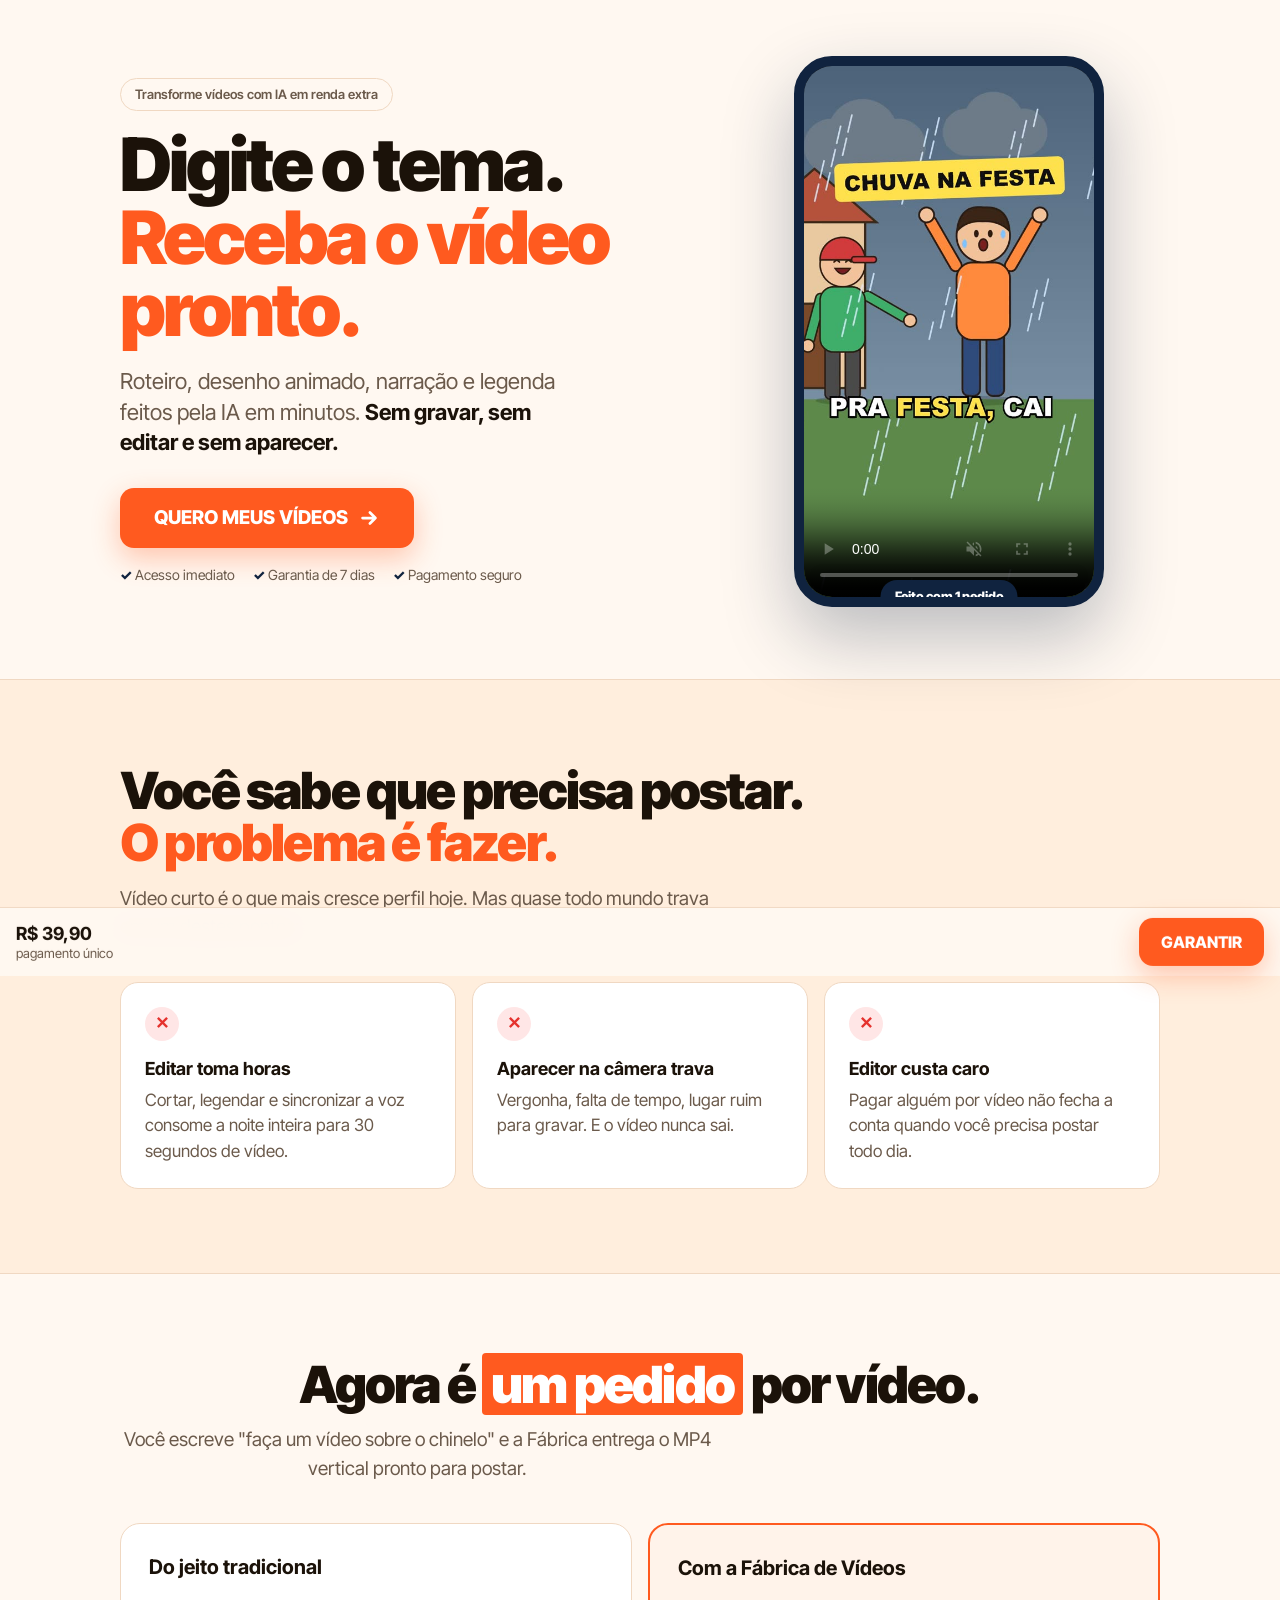
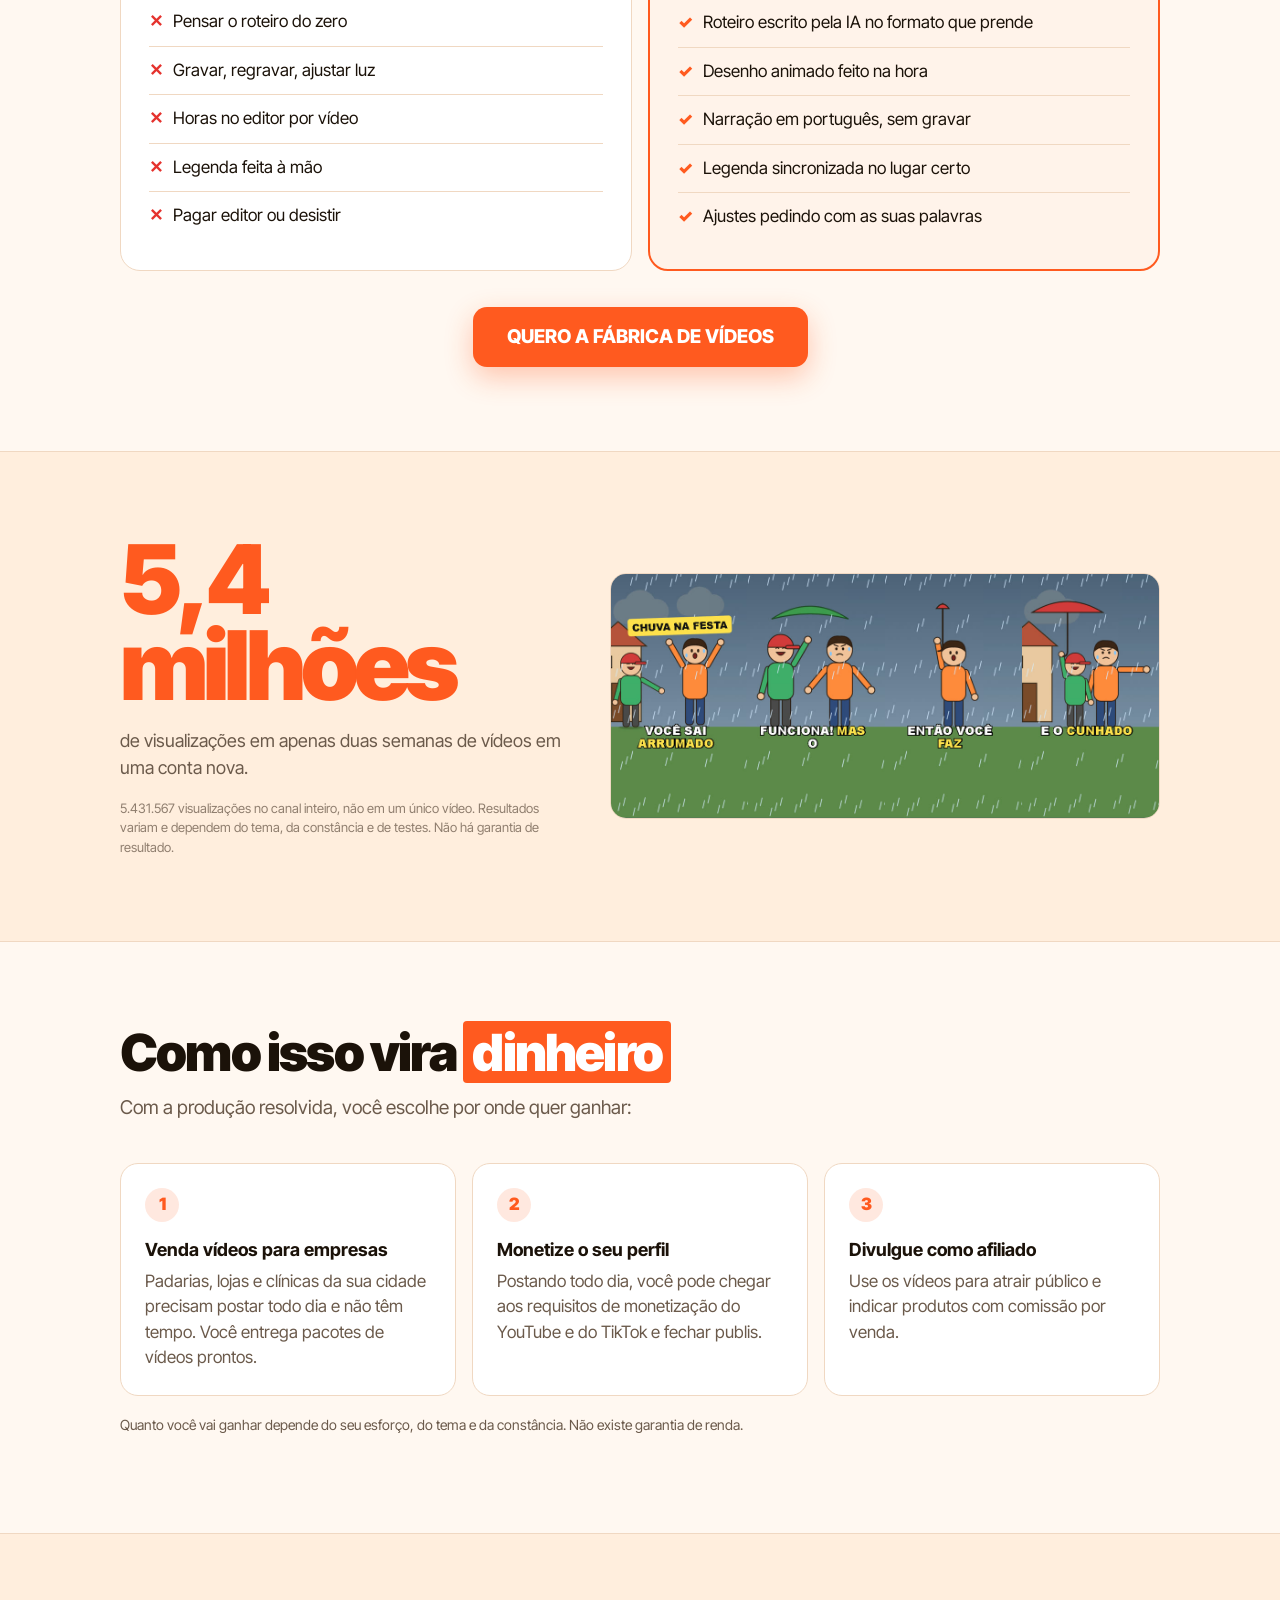
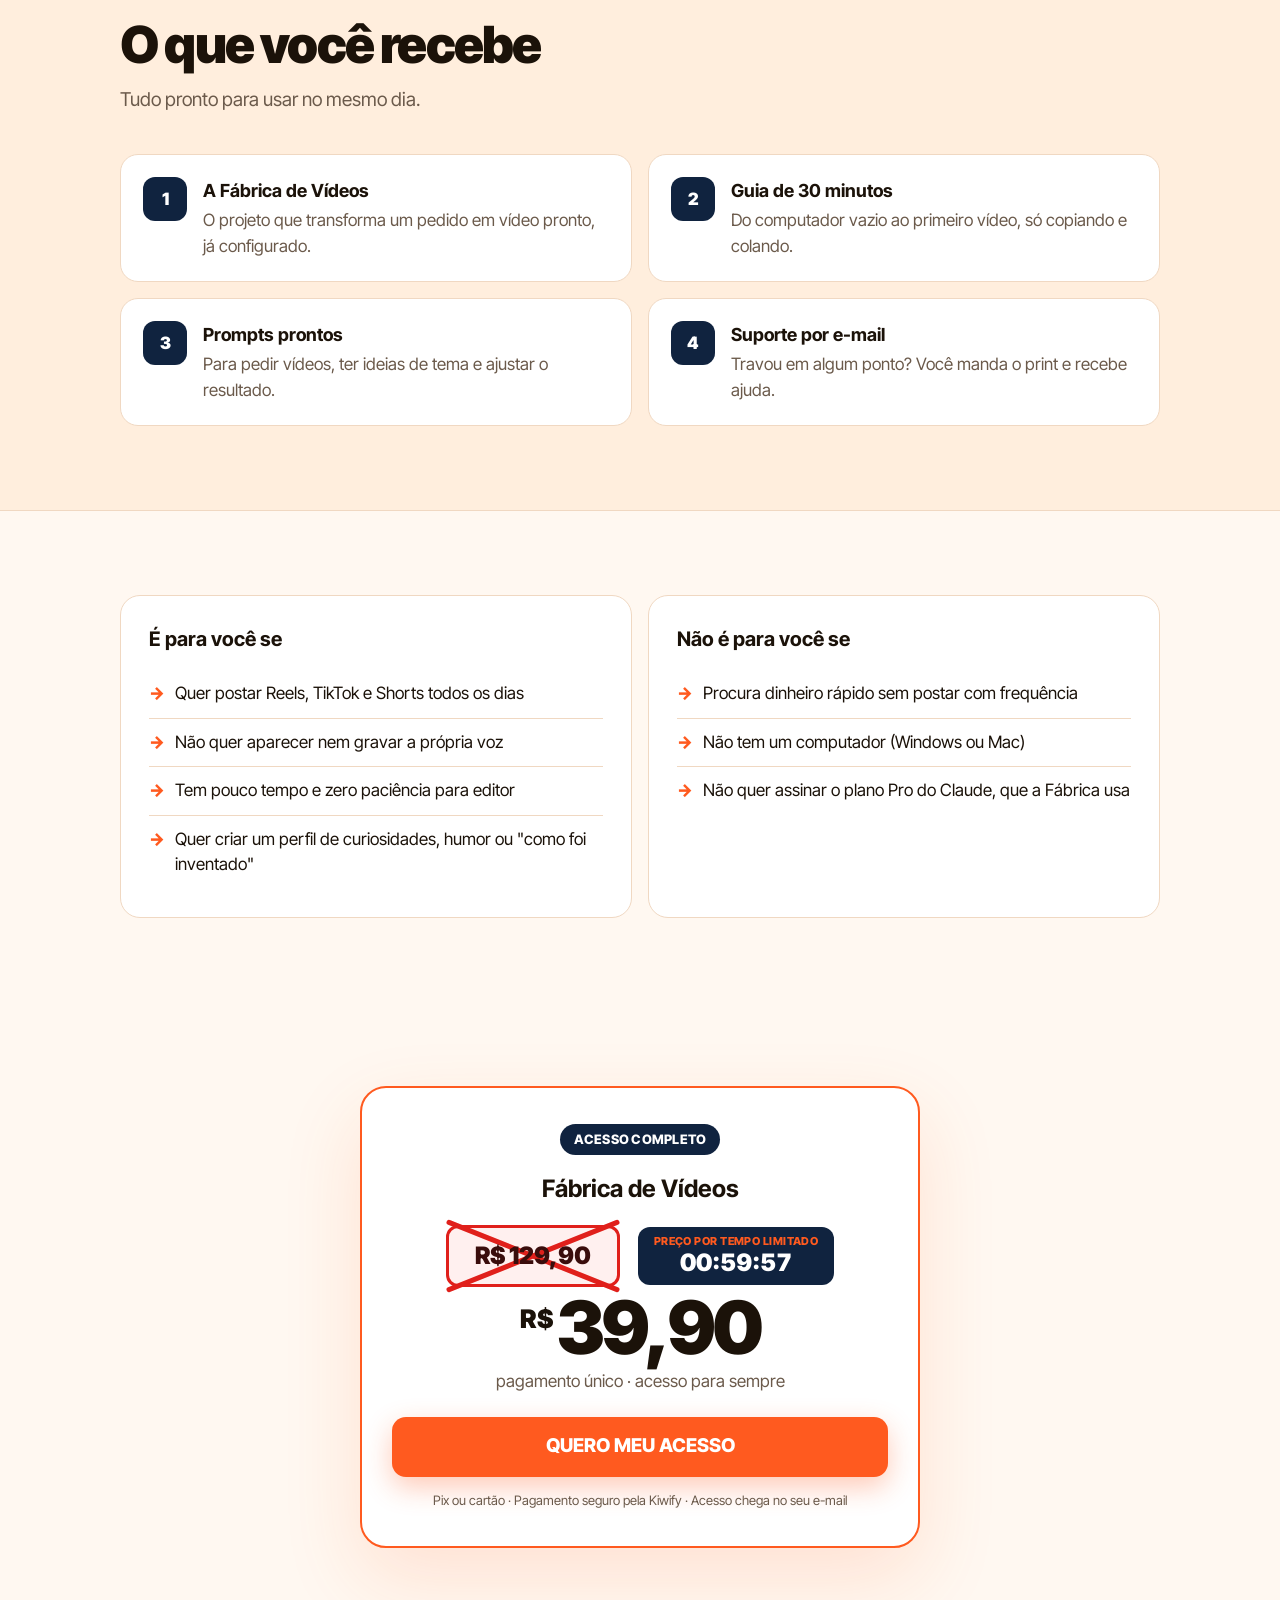
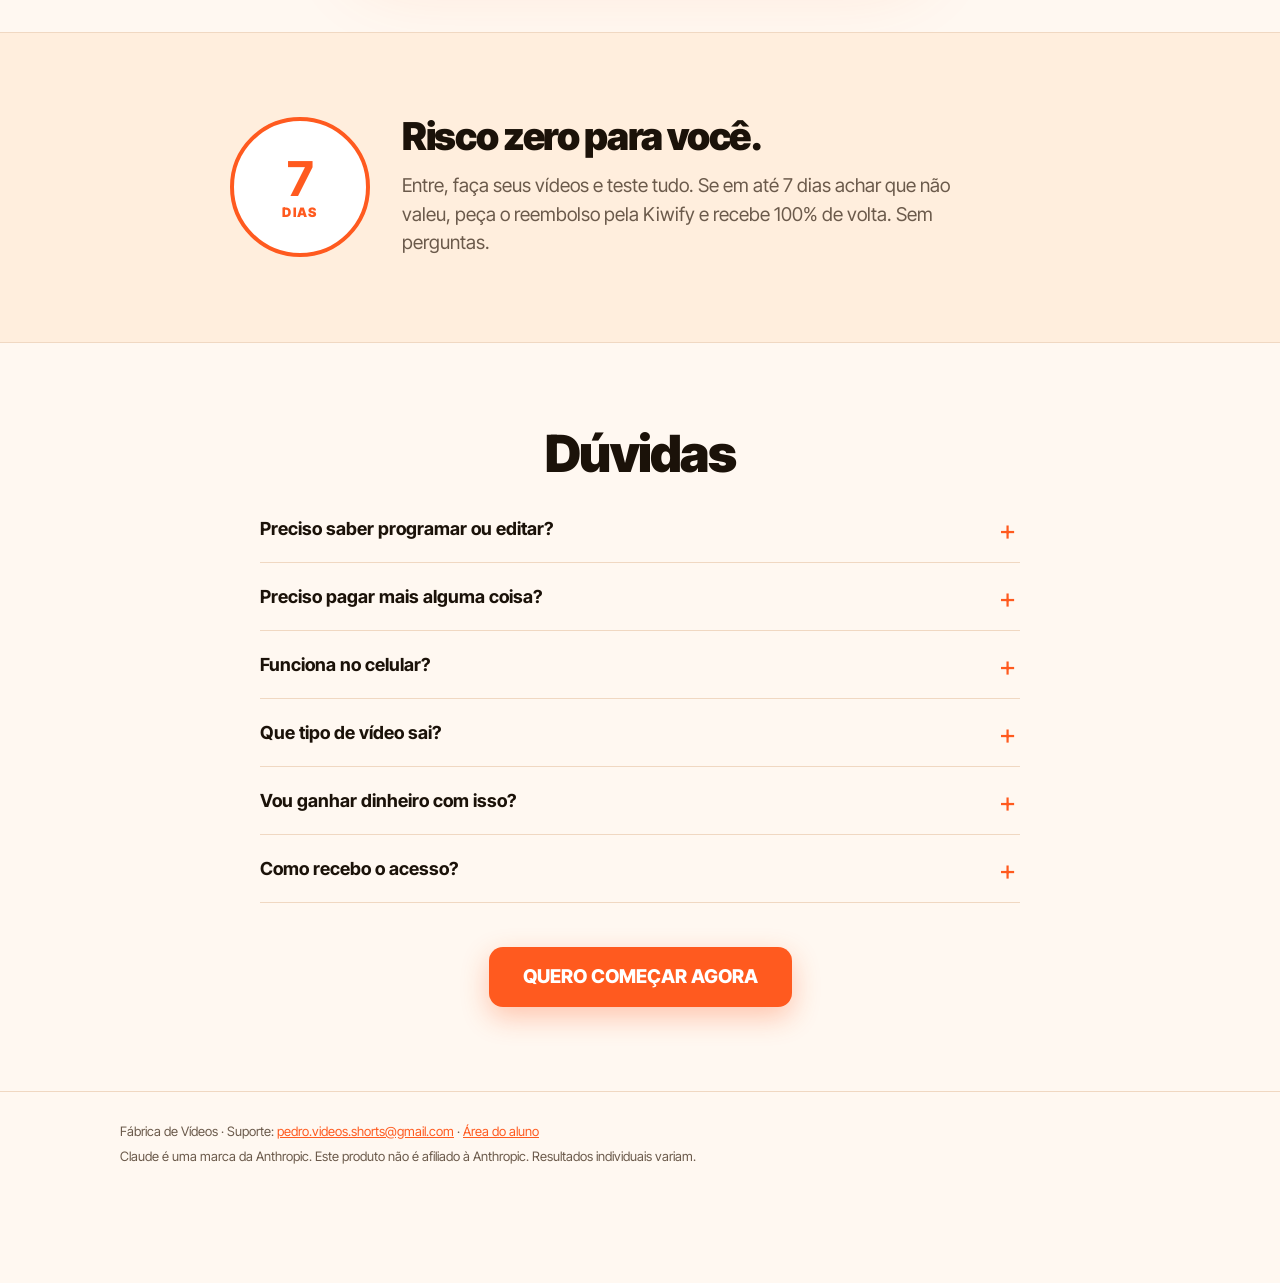
==== index.html @ dd978e97 "Reverte: tira o programa de afiliados da página de vendas Co-Authored-By: Claude Opus 5.5 <noreply@a" ====
<!doctype html>
<html lang="pt-BR">
<head>
<meta charset="utf-8">
<meta name="viewport" content="width=device-width, initial-scale=1, viewport-fit=cover">
<title>Fábrica de Vídeos · Vídeos curtos com IA, sem gravar e sem editar</title>
<meta name="description" content="Digite o tema, receba o vídeo pronto: roteiro, desenho animado, narração e legenda. Sem gravar, sem editar, sem aparecer.">
<meta property="og:title" content="Fábrica de Vídeos">
<meta property="og:description" content="Digite o tema. Receba o vídeo pronto.">
<meta property="og:image" content="quadros.jpg">
<meta name="theme-color" content="#10233f">
<link rel="preconnect" href="https://fonts.googleapis.com">
<link rel="preconnect" href="https://fonts.gstatic.com" crossorigin>
<link href="https://fonts.googleapis.com/css2?family=Inter+Tight:wght@500;600;700;800;900&display=swap" rel="stylesheet">
<link rel="icon" href="data:image/svg+xml,<svg xmlns='http://www.w3.org/2000/svg' viewBox='0 0 100 100'><rect width='100' height='100' rx='24' fill='%23ff5a1f'/><text x='50' y='71' font-size='62' font-weight='900' font-family='Arial' fill='white' text-anchor='middle'>F</text></svg>">
<style>
:root {
  --bg: #fff8f1; --bg-2: #ffeedd; --card: #ffffff; --line: #f0d8c2; --marinho: #10233f;
  --ink: #1b1209; --ink-2: #6b5a4b; --amarelo: #ff5a1f; --verde: #ff5a1f; --verde-h: #e94a10; --vermelho: #e5322d;
  --font: "Inter Tight", -apple-system, BlinkMacSystemFont, "Segoe UI", Roboto, Arial, sans-serif;
}
* { box-sizing: border-box; }
html { scroll-behavior: smooth; -webkit-text-size-adjust: 100%; }
body { margin: 0; background: var(--bg); color: var(--ink); font-family: var(--font); font-size: 1.0625rem; line-height: 1.5; -webkit-font-smoothing: antialiased; }
a { color: var(--amarelo); }
:focus-visible { outline: 3px solid var(--amarelo); outline-offset: 3px; border-radius: 6px; }
img, video { display: block; max-width: 100%; }
.c { width: min(1040px, 100% - 32px); margin: 0 auto; }
.amarelo { color: var(--amarelo); }
.marca-texto { background: var(--amarelo); color: #fff; padding: 0 .18em; border-radius: 4px; -webkit-box-decoration-break: clone; box-decoration-break: clone; }

/* faixa de lançamento */
.faixa { background: var(--marinho); color: #fff; font-weight: 700; font-size: .9375rem; text-align: center; padding: 9px 12px; }
.faixa b { font-variant-numeric: tabular-nums; color: #ffb48f; }

/* botão */
.btn { display: inline-flex; align-items: center; justify-content: center; gap: 10px; min-height: 60px; padding: 0 34px; border-radius: 14px; background: var(--verde); color: #fff; font-weight: 800; font-size: 1.1875rem; text-decoration: none; border: 0; cursor: pointer; box-shadow: 0 10px 28px rgba(255,90,31,.32); transition: transform .15s, background .15s; text-align: center; }
.btn:hover { background: var(--verde-h); transform: translateY(-1px); }
.btn:active { transform: scale(.98); }
.btn svg { width: 22px; height: 22px; }
.selos { display: flex; flex-wrap: wrap; gap: 8px 18px; color: var(--ink-2); font-size: .875rem; margin-top: 16px; }
.selos span::before { content: "✓ "; color: var(--marinho); font-weight: 800; }

/* topo */
.heroi { padding: 56px 0 72px; display: grid; grid-template-columns: 1.15fr .85fr; gap: 48px; align-items: center; }
.tag { display: inline-block; border: 1px solid var(--line); color: var(--ink-2); border-radius: 999px; padding: 6px 14px; font-size: .8125rem; font-weight: 600; margin-bottom: 18px; }
h1 { font-size: clamp(2.5rem, 6.4vw, 4.6rem); line-height: .98; letter-spacing: -0.04em; margin: 0 0 20px; font-weight: 900; }
.sub { font-size: clamp(1.125rem, 2.2vw, 1.375rem); color: var(--ink-2); margin: 0 0 30px; max-width: 34ch; line-height: 1.4; }
.sub b { color: var(--ink); }
.celular { justify-self: center; width: min(310px, 78vw); aspect-ratio: 9 / 16; border-radius: 38px; overflow: hidden; border: 10px solid #10233f; background: #000; box-shadow: 0 30px 70px rgba(16,35,63,.28); position: relative; }
.celular video { width: 100%; height: 100%; object-fit: cover; }
.selo-video { position: absolute; left: 50%; bottom: -16px; transform: translateX(-50%); background: var(--marinho); color: #fff; font-weight: 800; font-size: .8125rem; padding: 7px 14px; border-radius: 999px; white-space: nowrap; }

section { padding: 84px 0; }
.escuro { background: var(--bg-2); border-top: 1px solid var(--line); border-bottom: 1px solid var(--line); }
h2 { font-size: clamp(2rem, 4.6vw, 3.2rem); line-height: 1.02; letter-spacing: -0.035em; margin: 0 0 16px; font-weight: 900; }
.intro { color: var(--ink-2); font-size: 1.1875rem; margin: 0 0 40px; max-width: 54ch; }
.centro { text-align: center; }
.centro .intro { margin-left: auto; margin-right: auto; }

/* dor */
.dores { display: grid; grid-template-columns: repeat(3, 1fr); gap: 16px; }
.dor { background: var(--card); border: 1px solid var(--line); border-radius: 18px; padding: 24px; }
.dor b { display: block; font-size: 1.125rem; margin-bottom: 6px; }
.dor span { color: var(--ink-2); }
.dor .x { width: 34px; height: 34px; border-radius: 50%; background: rgba(255,77,77,.14); color: var(--vermelho); display: grid; place-items: center; font-weight: 900; margin-bottom: 14px; }

/* comparação */
.comp { display: grid; grid-template-columns: 1fr 1fr; gap: 16px; }
.coluna { border-radius: 20px; padding: 28px; border: 1px solid var(--line); background: var(--card); }
.coluna.nossa { border: 2px solid var(--amarelo); background: #fff3ea; }
.coluna h3 { margin: 0 0 16px; font-size: 1.25rem; }
.coluna ul { list-style: none; padding: 0; margin: 0; }
.coluna li { padding: 11px 0; border-top: 1px solid var(--line); display: flex; gap: 10px; }
.coluna li:first-child { border-top: 0; }
.coluna.velha li::before { content: "✕"; color: var(--vermelho); font-weight: 900; }
.coluna.nossa li::before { content: "✓"; color: var(--amarelo); font-weight: 900; }

/* prova */
.prova { display: grid; grid-template-columns: .9fr 1.1fr; gap: 40px; align-items: center; }
.numero { font-size: clamp(3.5rem, 9vw, 6rem); font-weight: 900; letter-spacing: -0.05em; line-height: .9; color: var(--amarelo); }
.prova p { color: var(--ink-2); font-size: 1.125rem; }
.prova small { color: var(--ink-2); opacity: .75; font-size: .8125rem; display: block; margin-top: 10px; }
.quadros { border-radius: 16px; overflow: hidden; border: 1px solid var(--line); }

/* entrega */
.entrega { display: grid; grid-template-columns: repeat(2, 1fr); gap: 16px; }
.item { display: grid; grid-template-columns: 44px 1fr; gap: 4px 16px; background: var(--card); border: 1px solid var(--line); border-radius: 18px; padding: 22px; }
.item i { width: 44px; height: 44px; border-radius: 12px; background: var(--marinho); color: #fff; display: grid; place-items: center; font-style: normal; font-weight: 900; grid-row: span 2; }
.item b { font-size: 1.125rem; }
.item span { color: var(--ink-2); }

/* para quem */
.para { display: grid; grid-template-columns: 1fr 1fr; gap: 16px; }
.para .coluna li::before { content: "→"; color: var(--amarelo); font-weight: 900; }

/* oferta */
.oferta { max-width: 560px; margin: 0 auto; background: var(--card); border: 2px solid var(--amarelo); border-radius: 26px; padding: 36px 30px; text-align: center; box-shadow: 0 30px 80px rgba(255,90,31,.14); }
.oferta .rotulo { display: inline-block; background: var(--marinho); color: #fff; font-weight: 800; font-size: .8125rem; padding: 6px 14px; border-radius: 999px; letter-spacing: .02em; }
.oferta h3 { font-size: 1.5rem; margin: 16px 0 4px; }
.de { color: var(--ink-2); font-size: 1rem; margin-top: 18px; }
.preco-linha { display: flex; flex-wrap: wrap; align-items: center; justify-content: center; gap: 14px 18px; margin-top: 18px; }
.preco-cortado { position: relative; display: inline-block; padding: 10px 26px; background: #fff0ef; border: 3px solid #e0201b; border-radius: 12px; }
.preco-cortado span { position: relative; z-index: 1; font-size: 1.5rem; font-weight: 900; color: #3a0d0c; }
.preco-cortado::after { content: ""; position: absolute; inset: -12px -16px; background: url("data:image/svg+xml,%3Csvg xmlns='http://www.w3.org/2000/svg' viewBox='0 0 100 100' preserveAspectRatio='none'%3E%3Cpath d='M8 8L92 92M92 8L8 92' stroke='%23e0201b' stroke-width='5' stroke-linecap='round' vector-effect='non-scaling-stroke' fill='none'/%3E%3C/svg%3E") no-repeat center / 100% 100%; }
.timer-limite { background: var(--marinho); color: #fff; border-radius: 12px; padding: 8px 16px; line-height: 1.2; text-align: center; }
.timer-limite small { display: block; font-size: .6875rem; font-weight: 800; letter-spacing: .04em; text-transform: uppercase; color: var(--amarelo); }
.timer-limite b { font-size: 1.5rem; font-weight: 900; font-variant-numeric: tabular-nums; }
.por { font-size: 4.6rem; font-weight: 900; letter-spacing: -0.05em; line-height: 1; margin: 4px 0; }
.por small { font-size: 1.6rem; vertical-align: 26px; margin-right: 4px; letter-spacing: 0; }
.parc { color: var(--ink-2); margin-bottom: 22px; }
.relogio { display: flex; justify-content: center; gap: 10px; margin: 0 0 22px; }
.relogio div { background: var(--marinho); color: #fff; border: 1px solid var(--line); border-radius: 12px; min-width: 70px; padding: 10px 6px; }
.relogio b { display: block; font-size: 1.875rem; font-weight: 900; font-variant-numeric: tabular-nums; line-height: 1.1; }
.relogio span { font-size: .6875rem; color: #b9c4d6; text-transform: uppercase; letter-spacing: .08em; }
.aviso-preco { font-size: .875rem; color: var(--ink-2); margin: -8px 0 22px; }
.oferta .btn { width: 100%; }
.pagamento { color: var(--ink-2); font-size: .8125rem; margin-top: 14px; }

/* garantia */
.garantia { display: grid; grid-template-columns: 140px 1fr; gap: 32px; align-items: center; max-width: 820px; margin: 0 auto; }
.selo-g { width: 140px; height: 140px; border-radius: 50%; border: 4px solid var(--amarelo); display: grid; place-items: center; text-align: center; font-weight: 900; line-height: 1; color: var(--amarelo); background: #fff; }
.selo-g b { font-size: 3rem; display: block; }
.selo-g span { font-size: .8125rem; letter-spacing: .1em; }

/* faq */
.faq { max-width: 760px; margin: 0 auto; }
.faq details { border-bottom: 1px solid var(--line); }
.faq summary { cursor: pointer; list-style: none; padding: 20px 36px 20px 0; font-weight: 700; font-size: 1.125rem; position: relative; }
.faq summary::-webkit-details-marker { display: none; }
.faq summary::after { content: "+"; position: absolute; right: 4px; top: 14px; font-size: 1.75rem; color: var(--amarelo); font-weight: 400; }
.faq details[open] summary::after { content: "−"; }
.faq p { margin: 0 0 20px; color: var(--ink-2); }

footer { border-top: 1px solid var(--line); padding: 30px 0 110px; color: var(--ink-2); font-size: .8125rem; }
footer p { margin: 0 0 6px; }

.fixa { position: fixed; left: 0; right: 0; bottom: 0; z-index: 30; background: rgba(255,248,241,.96); backdrop-filter: blur(12px); -webkit-backdrop-filter: blur(12px); border-top: 1px solid var(--line); padding: 10px 16px calc(10px + env(safe-area-inset-bottom)); display: flex; align-items: center; gap: 14px; transform: translateY(110%); transition: transform .3s; }
.fixa.on { transform: none; }
.fixa .p { font-size: .8125rem; color: var(--ink-2); line-height: 1.3; }
.fixa .p b { color: var(--ink); font-size: 1.125rem; display: block; }
.fixa .p s { color: var(--ink-2); }
.fixa .btn { margin-left: auto; min-height: 48px; padding: 0 22px; font-size: 1rem; }

@media (max-width: 860px) {
  .heroi { grid-template-columns: 1fr; padding: 36px 0 60px; gap: 44px; }
  .dores, .comp, .entrega, .para, .prova { grid-template-columns: 1fr; }
  .garantia { grid-template-columns: 1fr; justify-items: center; text-align: center; }
  section { padding: 64px 0; }
  .btn { width: 100%; }
  .fixa .btn { width: auto; }
}
@media (prefers-reduced-motion: reduce) { * { transition: none !important; } }
</style>
</head>
<body>


<main>
  <div class="c heroi">
    <div>
      <span class="tag">Transforme vídeos com IA em renda extra</span>
      <h1>Digite o tema. <span class="amarelo">Receba o vídeo pronto.</span></h1>
      <p class="sub">Roteiro, desenho animado, narração e legenda feitos pela IA em minutos. <b>Sem gravar, sem editar e sem aparecer.</b></p>
      <a class="btn" href="#oferta">QUERO MEUS VÍDEOS <svg viewBox="0 0 24 24" fill="none" stroke="currentColor" stroke-width="3" stroke-linecap="round" stroke-linejoin="round"><path d="M5 12h14M13 6l6 6-6 6"/></svg></a>
      <div class="selos"><span>Acesso imediato</span><span>Garantia de 7 dias</span><span>Pagamento seguro</span></div>
    </div>
    <div class="celular">
      <video src="demo.mp4" poster="demo.jpg" autoplay muted loop playsinline controls aria-label="Vídeo feito pela Fábrica a partir de um único pedido"></video>
      <span class="selo-video">Feito com 1 pedido</span>
    </div>
  </div>

  <section class="escuro">
    <div class="c">
      <h2>Você sabe que precisa postar.<br><span class="amarelo">O problema é fazer.</span></h2>
      <p class="intro">Vídeo curto é o que mais cresce perfil hoje. Mas quase todo mundo trava em um destes pontos:</p>
      <div class="dores">
        <div class="dor"><div class="x">✕</div><b>Editar toma horas</b><span>Cortar, legendar e sincronizar a voz consome a noite inteira para 30 segundos de vídeo.</span></div>
        <div class="dor"><div class="x">✕</div><b>Aparecer na câmera trava</b><span>Vergonha, falta de tempo, lugar ruim para gravar. E o vídeo nunca sai.</span></div>
        <div class="dor"><div class="x">✕</div><b>Editor custa caro</b><span>Pagar alguém por vídeo não fecha a conta quando você precisa postar todo dia.</span></div>
      </div>
    </div>
  </section>

  <section>
    <div class="c">
      <h2 class="centro">Agora é <span class="marca-texto">um pedido</span> por vídeo.</h2>
      <p class="intro centro">Você escreve "faça um vídeo sobre o chinelo" e a Fábrica entrega o MP4 vertical pronto para postar.</p>
      <div class="comp">
        <div class="coluna velha"><h3>Do jeito tradicional</h3><ul>
          <li>Pensar o roteiro do zero</li><li>Gravar, regravar, ajustar luz</li><li>Horas no editor por vídeo</li><li>Legenda feita à mão</li><li>Pagar editor ou desistir</li></ul></div>
        <div class="coluna nossa"><h3>Com a Fábrica de Vídeos</h3><ul>
          <li>Roteiro escrito pela IA no formato que prende</li><li>Desenho animado feito na hora</li><li>Narração em português, sem gravar</li><li>Legenda sincronizada no lugar certo</li><li>Ajustes pedindo com as suas palavras</li></ul></div>
      </div>
      <div class="centro" style="margin-top:36px"><a class="btn" href="#oferta">QUERO A FÁBRICA DE VÍDEOS</a></div>
    </div>
  </section>

  <section class="escuro">
    <div class="c prova">
      <div>
        <div class="numero">5,4 milhões</div>
        <p>de visualizações em apenas duas semanas de vídeos em uma conta nova.</p>
        <small>5.431.567 visualizações no canal inteiro, não em um único vídeo. Resultados variam e dependem do tema, da constância e de testes. Não há garantia de resultado.</small>
      </div>
      <div class="quadros"><img src="quadros.jpg" alt="Quadros reais de um vídeo feito pela Fábrica" loading="lazy"></div>
    </div>
  </section>

  <section>
    <div class="c">
      <h2>Como isso vira <span class="marca-texto">dinheiro</span></h2>
      <p class="intro">Com a produção resolvida, você escolhe por onde quer ganhar:</p>
      <div class="dores">
        <div class="dor"><div class="x" style="background:rgba(255,90,31,.14);color:var(--amarelo)">1</div><b>Venda vídeos para empresas</b><span>Padarias, lojas e clínicas da sua cidade precisam postar todo dia e não têm tempo. Você entrega pacotes de vídeos prontos.</span></div>
        <div class="dor"><div class="x" style="background:rgba(255,90,31,.14);color:var(--amarelo)">2</div><b>Monetize o seu perfil</b><span>Postando todo dia, você pode chegar aos requisitos de monetização do YouTube e do TikTok e fechar publis.</span></div>
        <div class="dor"><div class="x" style="background:rgba(255,90,31,.14);color:var(--amarelo)">3</div><b>Divulgue como afiliado</b><span>Use os vídeos para atrair público e indicar produtos com comissão por venda.</span></div>
      </div>
      <p style="color:var(--ink-2);font-size:.875rem;margin-top:18px">Quanto você vai ganhar depende do seu esforço, do tema e da constância. Não existe garantia de renda.</p>
    </div>
  </section>

  <section class="escuro">
    <div class="c">
      <h2>O que você recebe</h2>
      <p class="intro">Tudo pronto para usar no mesmo dia.</p>
      <div class="entrega">
        <div class="item"><i>1</i><b>A Fábrica de Vídeos</b><span>O projeto que transforma um pedido em vídeo pronto, já configurado.</span></div>
        <div class="item"><i>2</i><b>Guia de 30 minutos</b><span>Do computador vazio ao primeiro vídeo, só copiando e colando.</span></div>
        <div class="item"><i>3</i><b>Prompts prontos</b><span>Para pedir vídeos, ter ideias de tema e ajustar o resultado.</span></div>
        <div class="item"><i>4</i><b>Suporte por e-mail</b><span>Travou em algum ponto? Você manda o print e recebe ajuda.</span></div>
      </div>
    </div>
  </section>

  <section>
    <div class="c para">
      <div class="coluna"><h3>É para você se</h3><ul>
        <li>Quer postar Reels, TikTok e Shorts todos os dias</li><li>Não quer aparecer nem gravar a própria voz</li><li>Tem pouco tempo e zero paciência para editor</li><li>Quer criar um perfil de curiosidades, humor ou "como foi inventado"</li></ul></div>
      <div class="coluna"><h3>Não é para você se</h3><ul>
        <li>Procura dinheiro rápido sem postar com frequência</li><li>Não tem um computador (Windows ou Mac)</li><li>Não quer assinar o plano Pro do Claude, que a Fábrica usa</li></ul></div>
    </div>
  </section>

  <section id="oferta">
    <div class="c">
      <div class="oferta">
        <span class="rotulo">ACESSO COMPLETO</span>
        <h3>Fábrica de Vídeos</h3>
        <div class="preco-linha">
          <div class="preco-cortado"><span>R$ 129,90</span></div>
          <div class="timer-limite"><small>Preço por tempo limitado</small><b id="timer">01:00:00</b></div>
        </div>
        <div class="por"><small>R$</small>39,90</div>
        <div class="parc">pagamento único · acesso para sempre</div>
        <a class="btn" id="comprar" href="https://pay.kiwify.com.br/qPV3Grn">QUERO MEU ACESSO</a>
        <div class="pagamento">Pix ou cartão · Pagamento seguro pela Kiwify · Acesso chega no seu e-mail</div>
      </div>
    </div>
  </section>

  <section class="escuro">
    <div class="c garantia">
      <div class="selo-g"><div><b>7</b><span>DIAS</span></div></div>
      <div>
        <h2 style="font-size:clamp(1.75rem,3.6vw,2.4rem)">Risco zero para você.</h2>
        <p class="intro" style="margin:0">Entre, faça seus vídeos e teste tudo. Se em até 7 dias achar que não valeu, peça o reembolso pela Kiwify e recebe 100% de volta. Sem perguntas.</p>
      </div>
    </div>
  </section>

  <section>
    <div class="c faq">
      <h2 class="centro">Dúvidas</h2>
      <details><summary>Preciso saber programar ou editar?</summary><p>Não. Você só copia mensagens prontas e escreve o tema do vídeo. A IA faz o resto.</p></details>
      <details><summary>Preciso pagar mais alguma coisa?</summary><p>Sim. A Fábrica usa o Claude, e fazer vídeos exige o plano Pro, uma assinatura mensal paga direto para a Anthropic. O resto é gratuito.</p></details>
      <details><summary>Funciona no celular?</summary><p>Os vídeos são feitos no computador, com Windows 10 ou 11, ou Mac. Depois você manda para o celular e posta.</p></details>
      <details><summary>Que tipo de vídeo sai?</summary><p>Vídeos verticais de 20 a 30 segundos, com desenho animado, narração em português e legenda, no formato de curiosidades e humor do dia a dia.</p></details>
      <details><summary>Vou ganhar dinheiro com isso?</summary><p>A Fábrica resolve a produção. Crescer o perfil e ganhar com ele depende do seu tema, da sua frequência e de testar. Ninguém sério pode garantir resultado.</p></details>
      <details><summary>Como recebo o acesso?</summary><p>Assim que o pagamento é aprovado, chega um e-mail com o link para criar sua senha. Se não achar, olhe o spam e a aba Promoções.</p></details>
    </div>
    <div class="c centro" style="margin-top:44px"><a class="btn" href="#oferta">QUERO COMEÇAR AGORA</a></div>
  </section>
</main>

<footer>
  <div class="c">
    <p>Fábrica de Vídeos · Suporte: <a href="mailto:pedro.videos.shorts@gmail.com">pedro.videos.shorts@gmail.com</a> · <a href="curso/">Área do aluno</a></p>
    <p>Claude é uma marca da Anthropic. Este produto não é afiliado à Anthropic. Resultados individuais variam.</p>
  </div>
</footer>

<div class="fixa" id="fixa"><div class="p"><b>R$ 39,90</b>pagamento único</div><a class="btn" href="#oferta">GARANTIR</a></div>

<script>

// Timer de 1 hora por visitante: começa na primeira visita e só reinicia quando zera
(function () {
  const HORA = 60 * 60 * 1000, CHAVE = 'fv_timer_fim';
  const el = document.getElementById('timer');
  let fim = 0;
  try { fim = parseInt(localStorage.getItem(CHAVE), 10) || 0; } catch (e) {}
  function novo() {
    fim = Date.now() + HORA;
    try { localStorage.setItem(CHAVE, String(fim)); } catch (e) {}
  }
  if (!fim || fim <= Date.now() || fim - Date.now() > HORA) novo();
  function tique() {
    let resta = fim - Date.now();
    if (resta <= 0) { novo(); resta = HORA; }
    const s = Math.floor(resta / 1000);
    el.textContent = [Math.floor(s / 3600), Math.floor(s % 3600 / 60), s % 60].map(n => String(n).padStart(2, '0')).join(':');
  }
  tique();
  setInterval(tique, 1000);
})();

// Barra de compra fixa depois do topo
const fixa = document.getElementById('fixa');
const oferta = document.getElementById('oferta');
addEventListener('scroll', () => {
  const r = oferta.getBoundingClientRect();
  const vendoOferta = r.top < innerHeight && r.bottom > 0;
  fixa.classList.toggle('on', scrollY > 600 && !vendoOferta);
}, {passive: true});
</script>
</body>
</html>
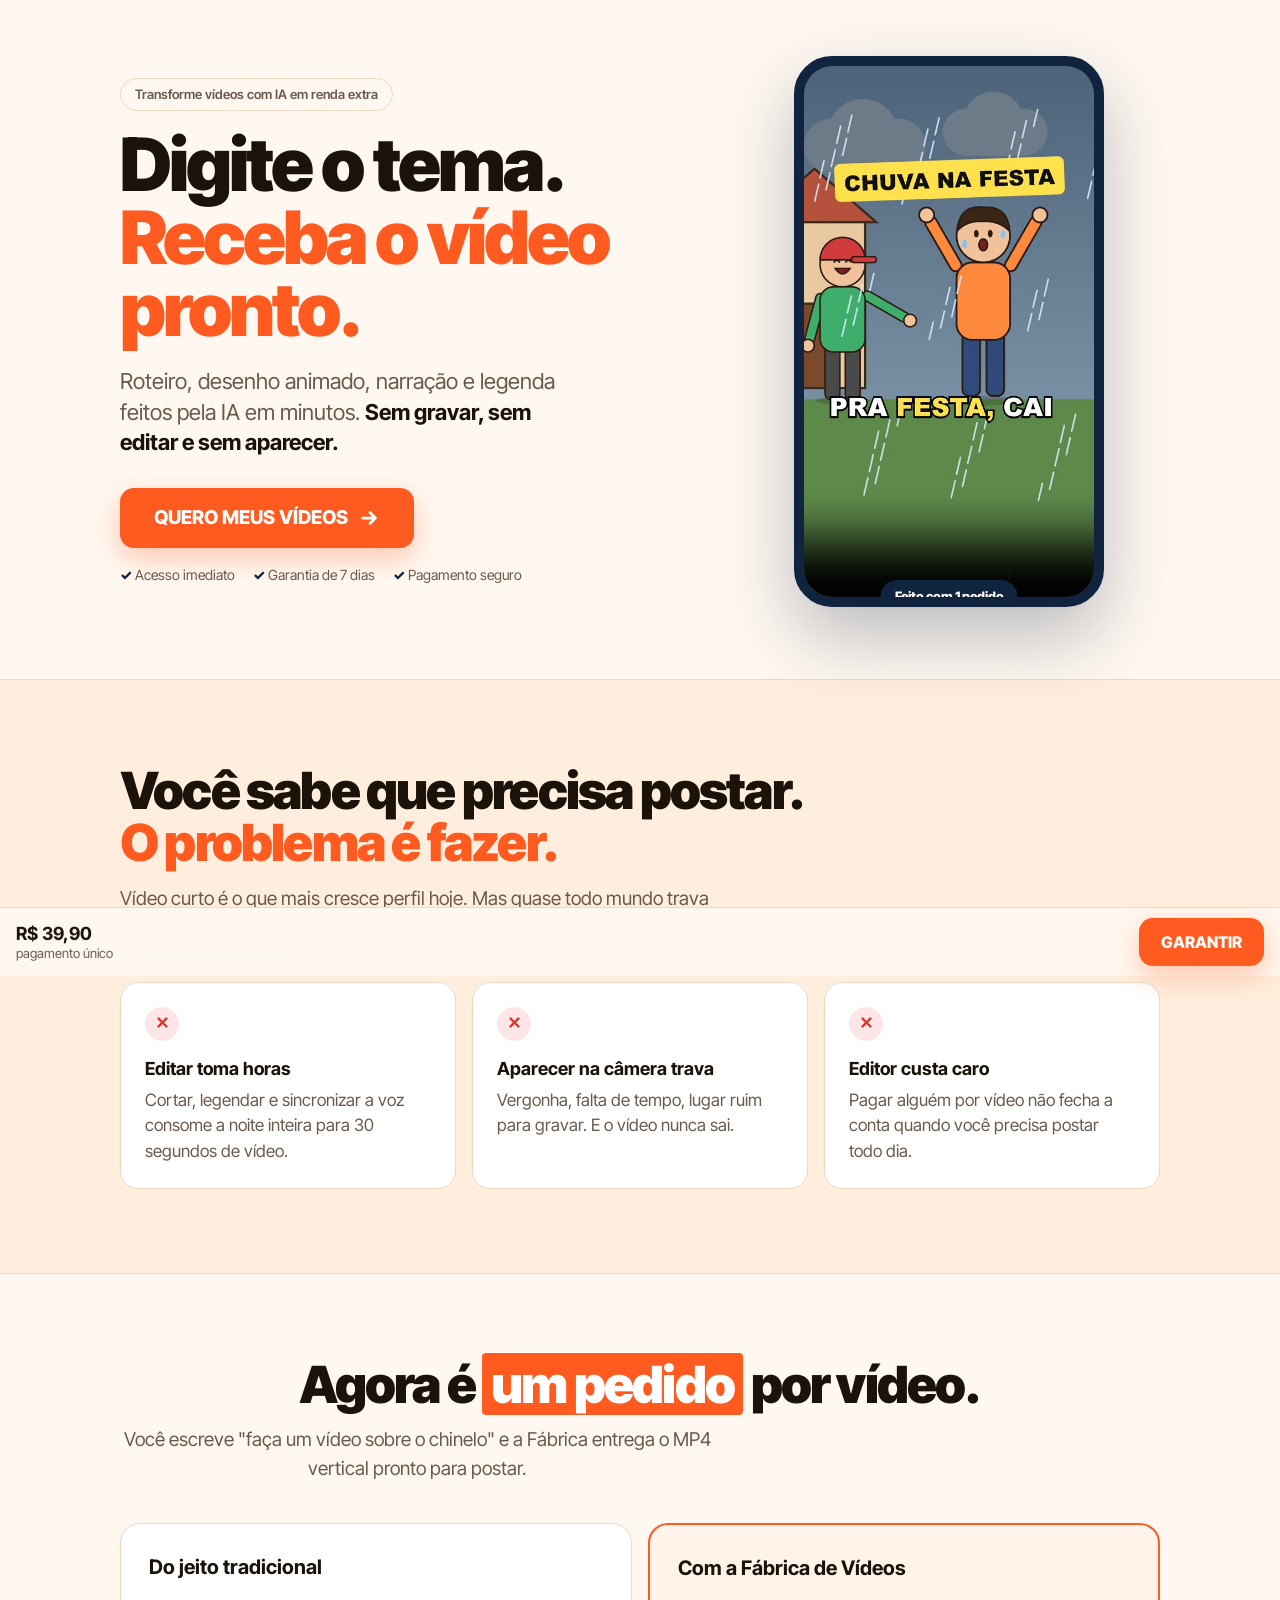
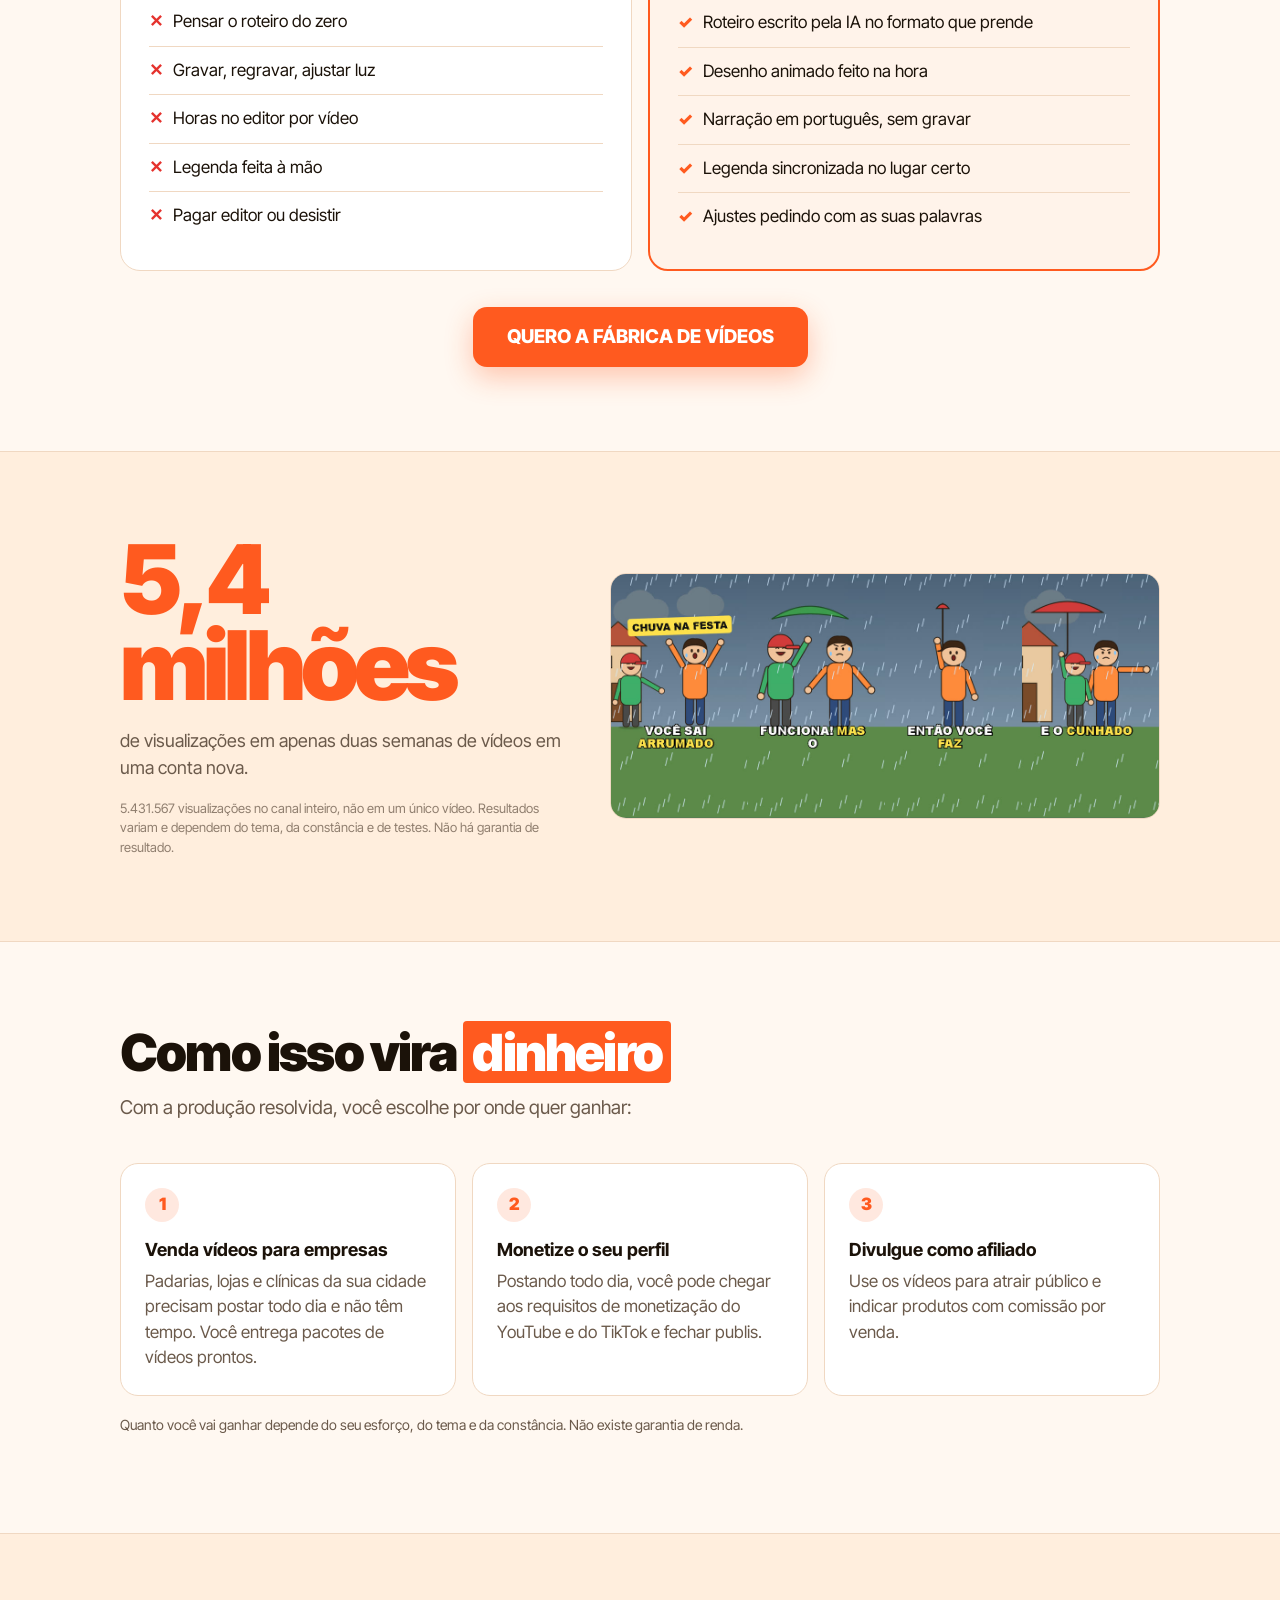
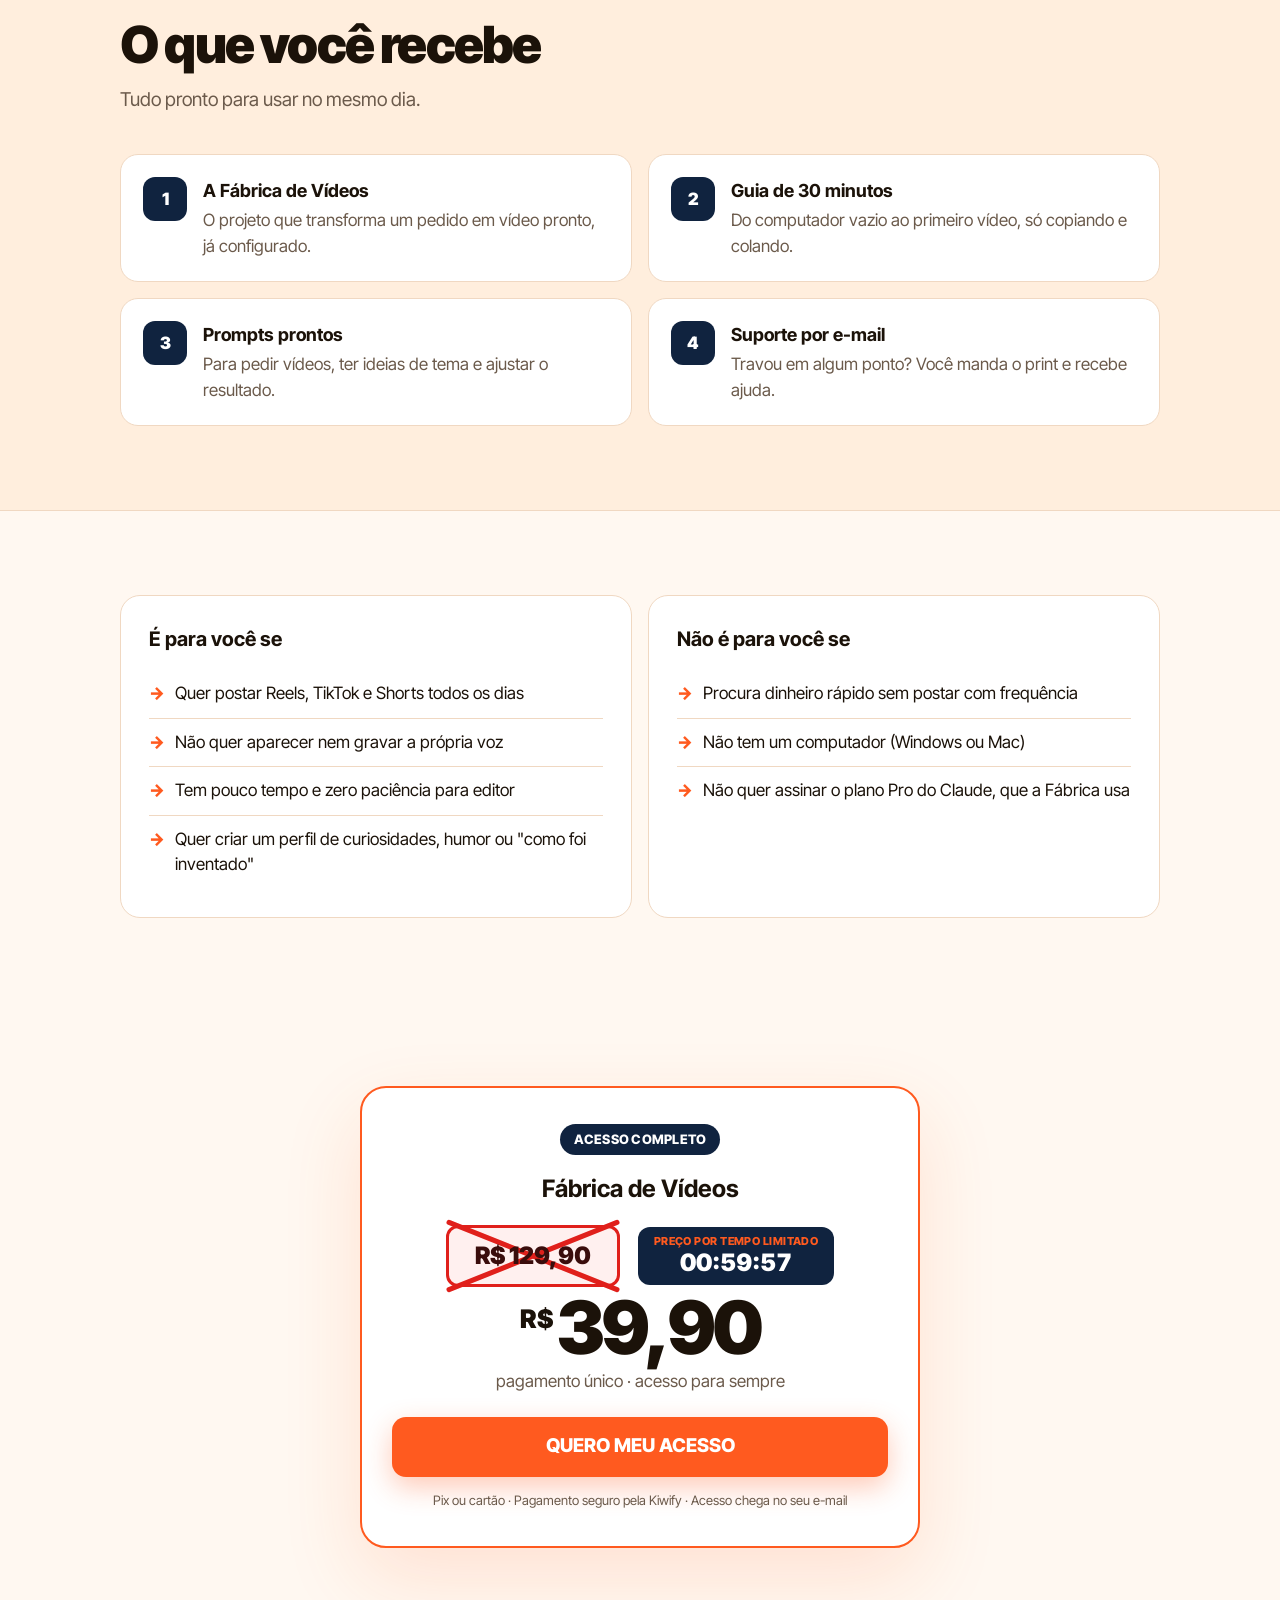
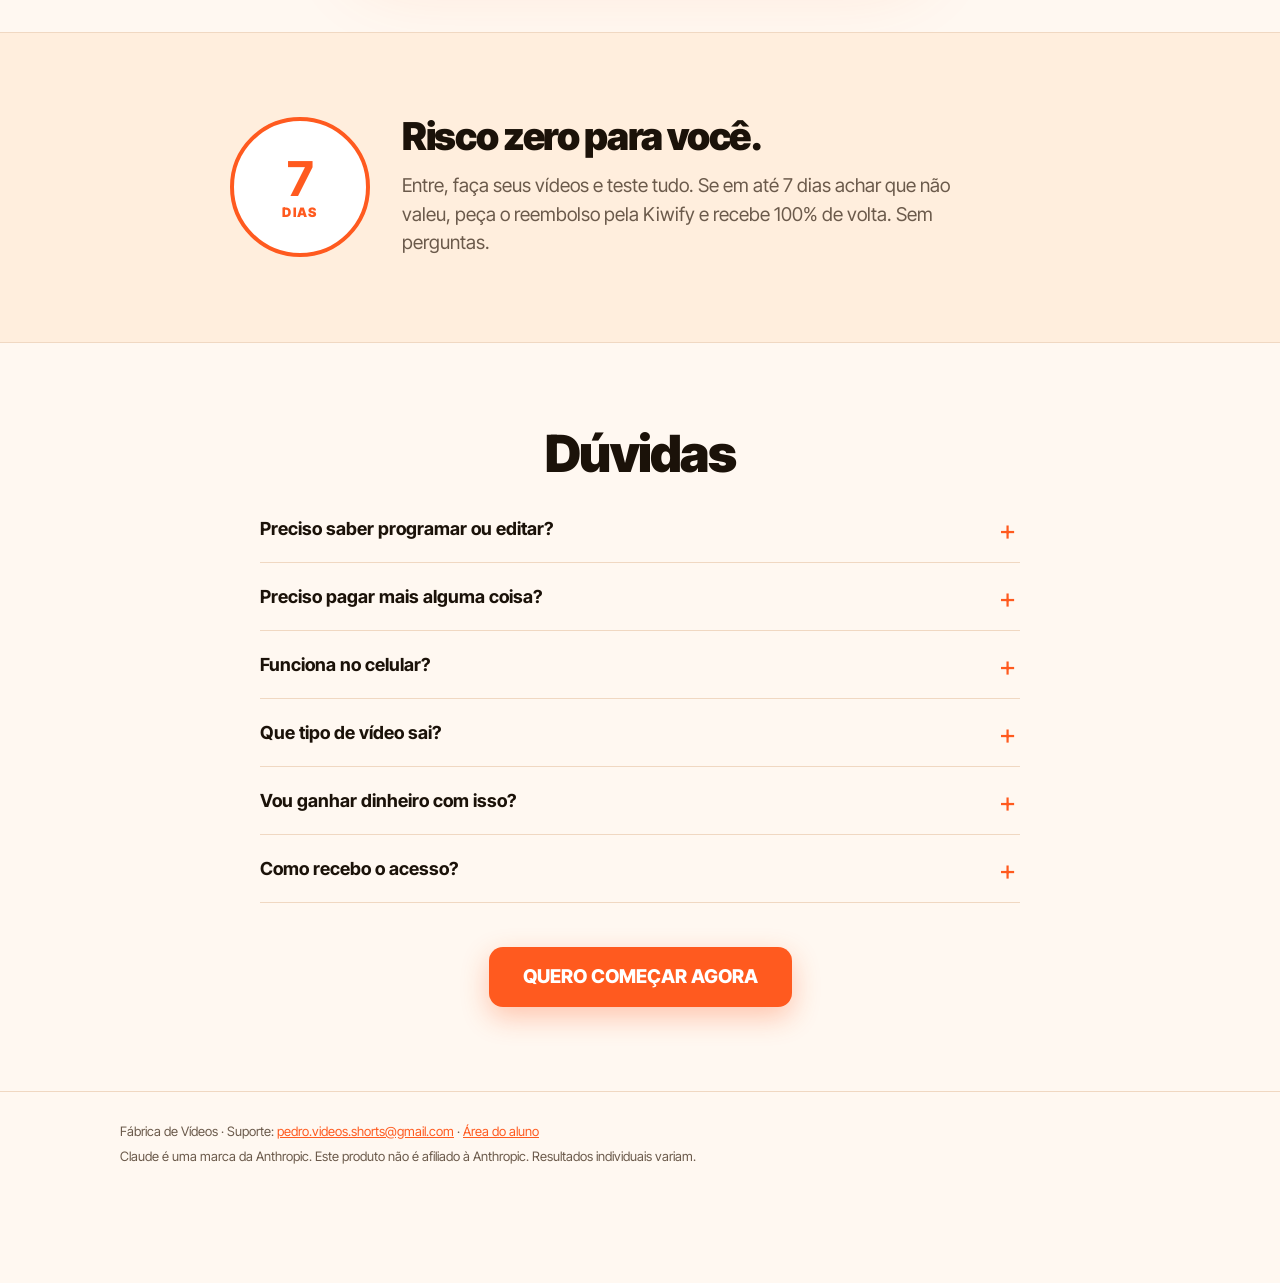
==== commit 5644d953: "Página de vendas: contador de visitas e cliques (GoatCounter) Co-Authored-By: Claude Sonnet 5.5 <nor" ====
--- a/index.html
+++ b/index.html
@@ -152,6 +152,7 @@
 }
 @media (prefers-reduced-motion: reduce) { * { transition: none !important; } }
 </style>
+<script data-goatcounter="https://fabricadevideos.goatcounter.com/count" async src="//gc.zgo.at/count.js"></script>
 </head>
 <body>
 
@@ -316,6 +317,13 @@
   setInterval(tique, 1000);
 })();
 
+// Contagem de cliques (GoatCounter): checkout e barra fixa
+function contar(nome) {
+  try { if (window.goatcounter && window.goatcounter.count) window.goatcounter.count({path: nome, title: nome, event: true}); } catch (e) {}
+}
+document.getElementById('comprar').addEventListener('click', () => contar('clique-checkout'));
+document.querySelector('#fixa .btn').addEventListener('click', () => contar('clique-garantir-barra'));
+
 // Barra de compra fixa depois do topo
 const fixa = document.getElementById('fixa');
 const oferta = document.getElementById('oferta');
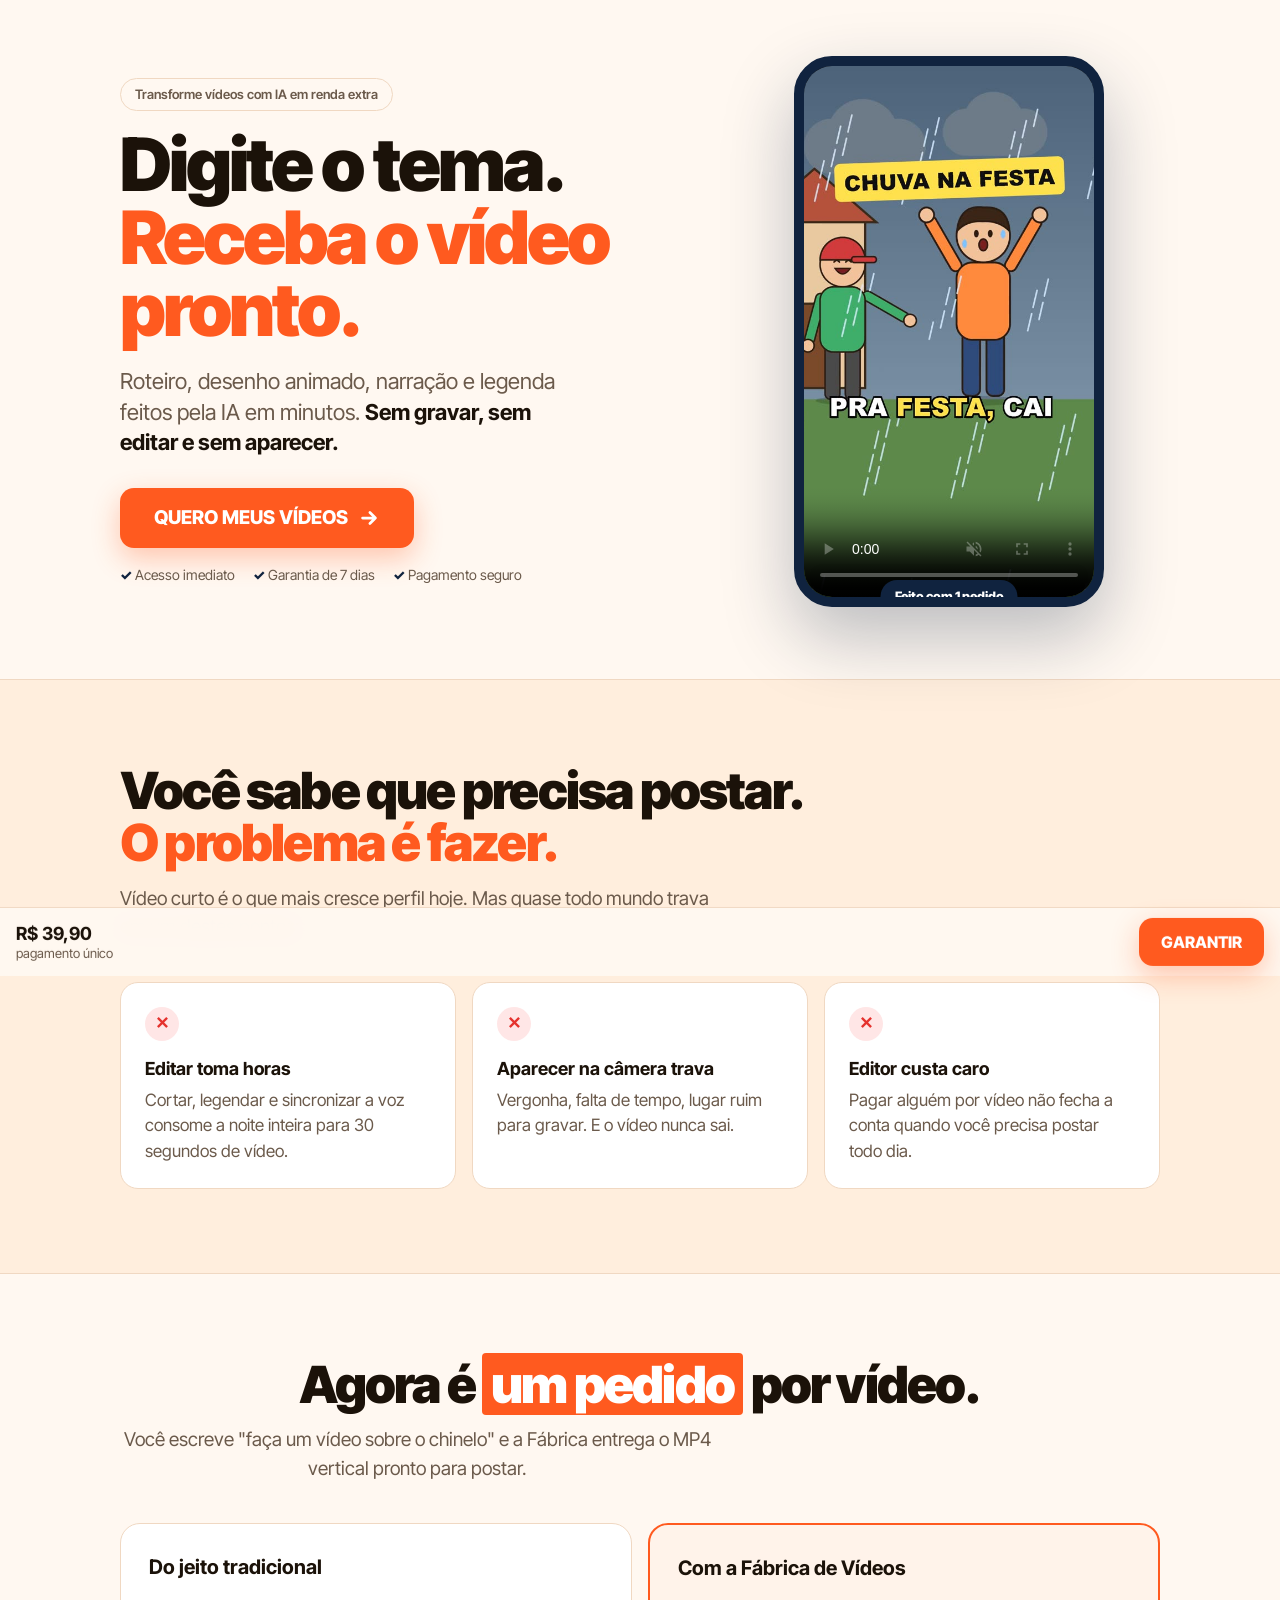
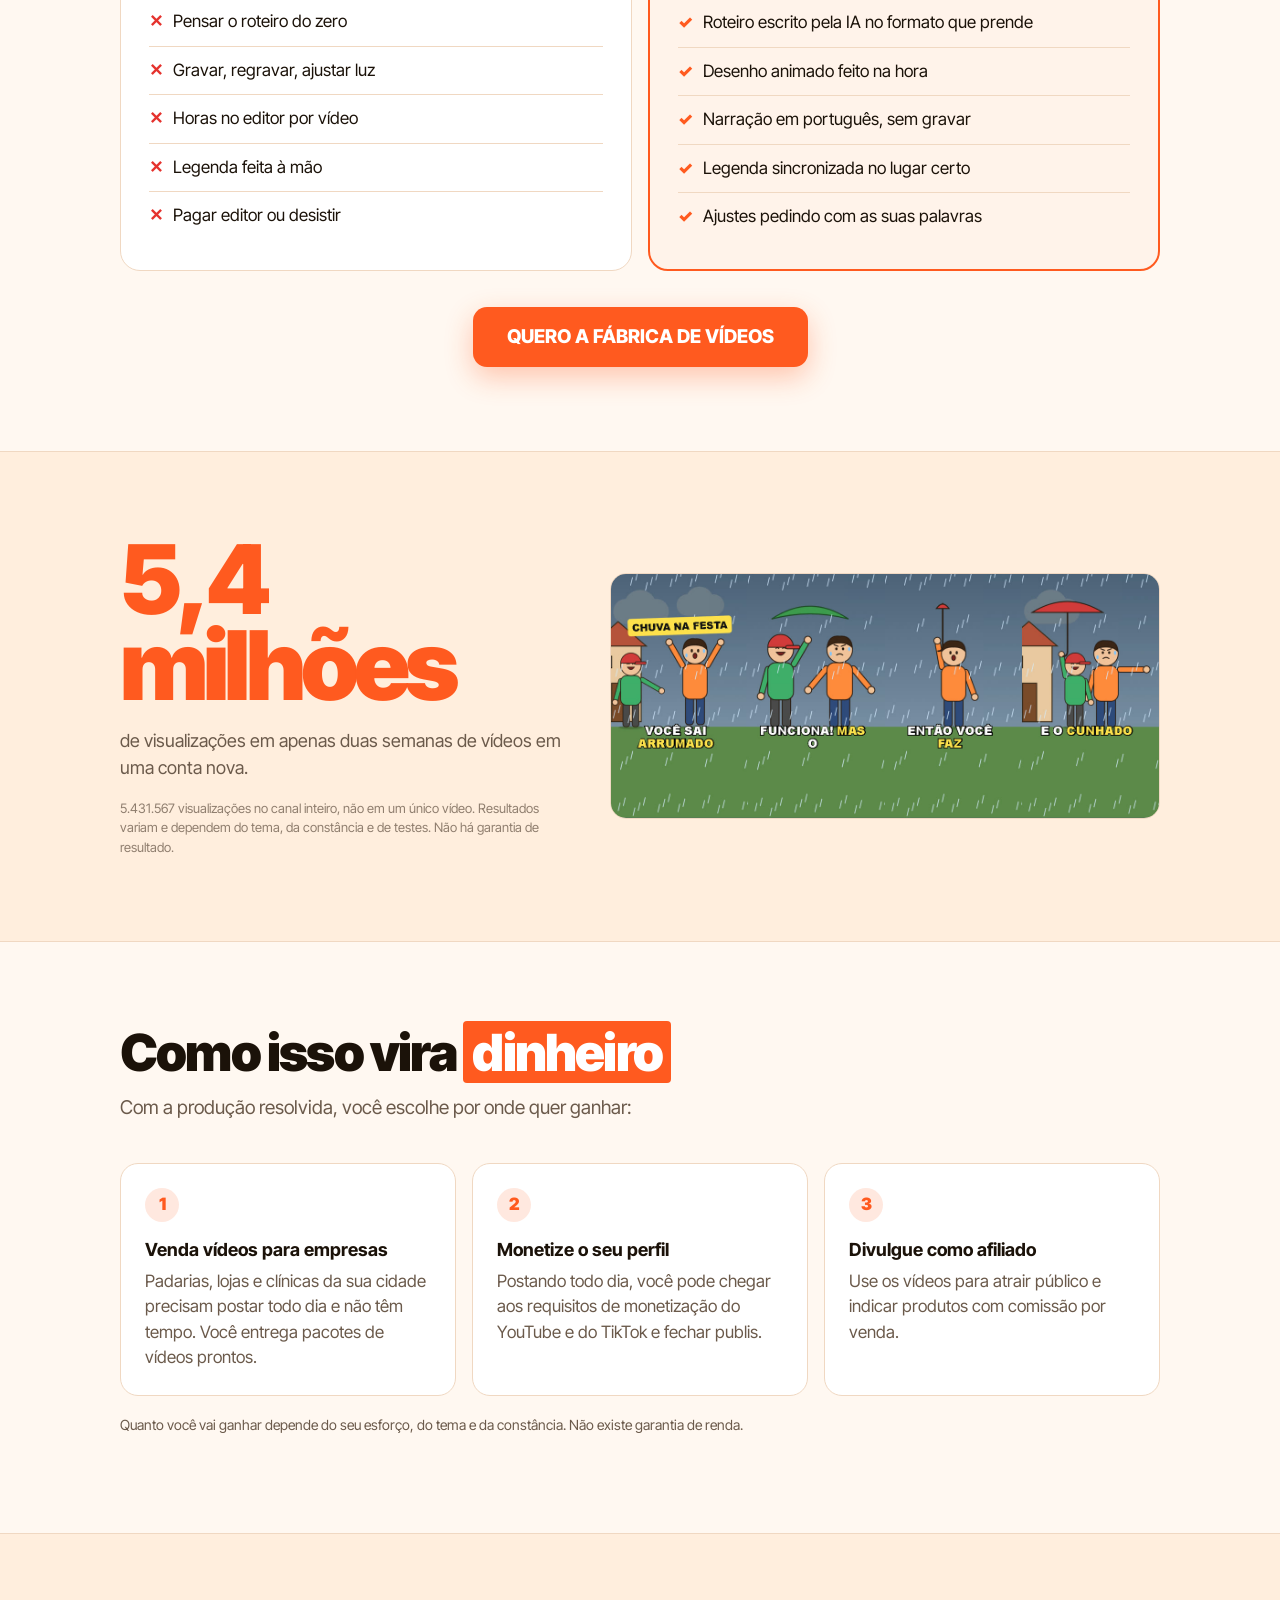
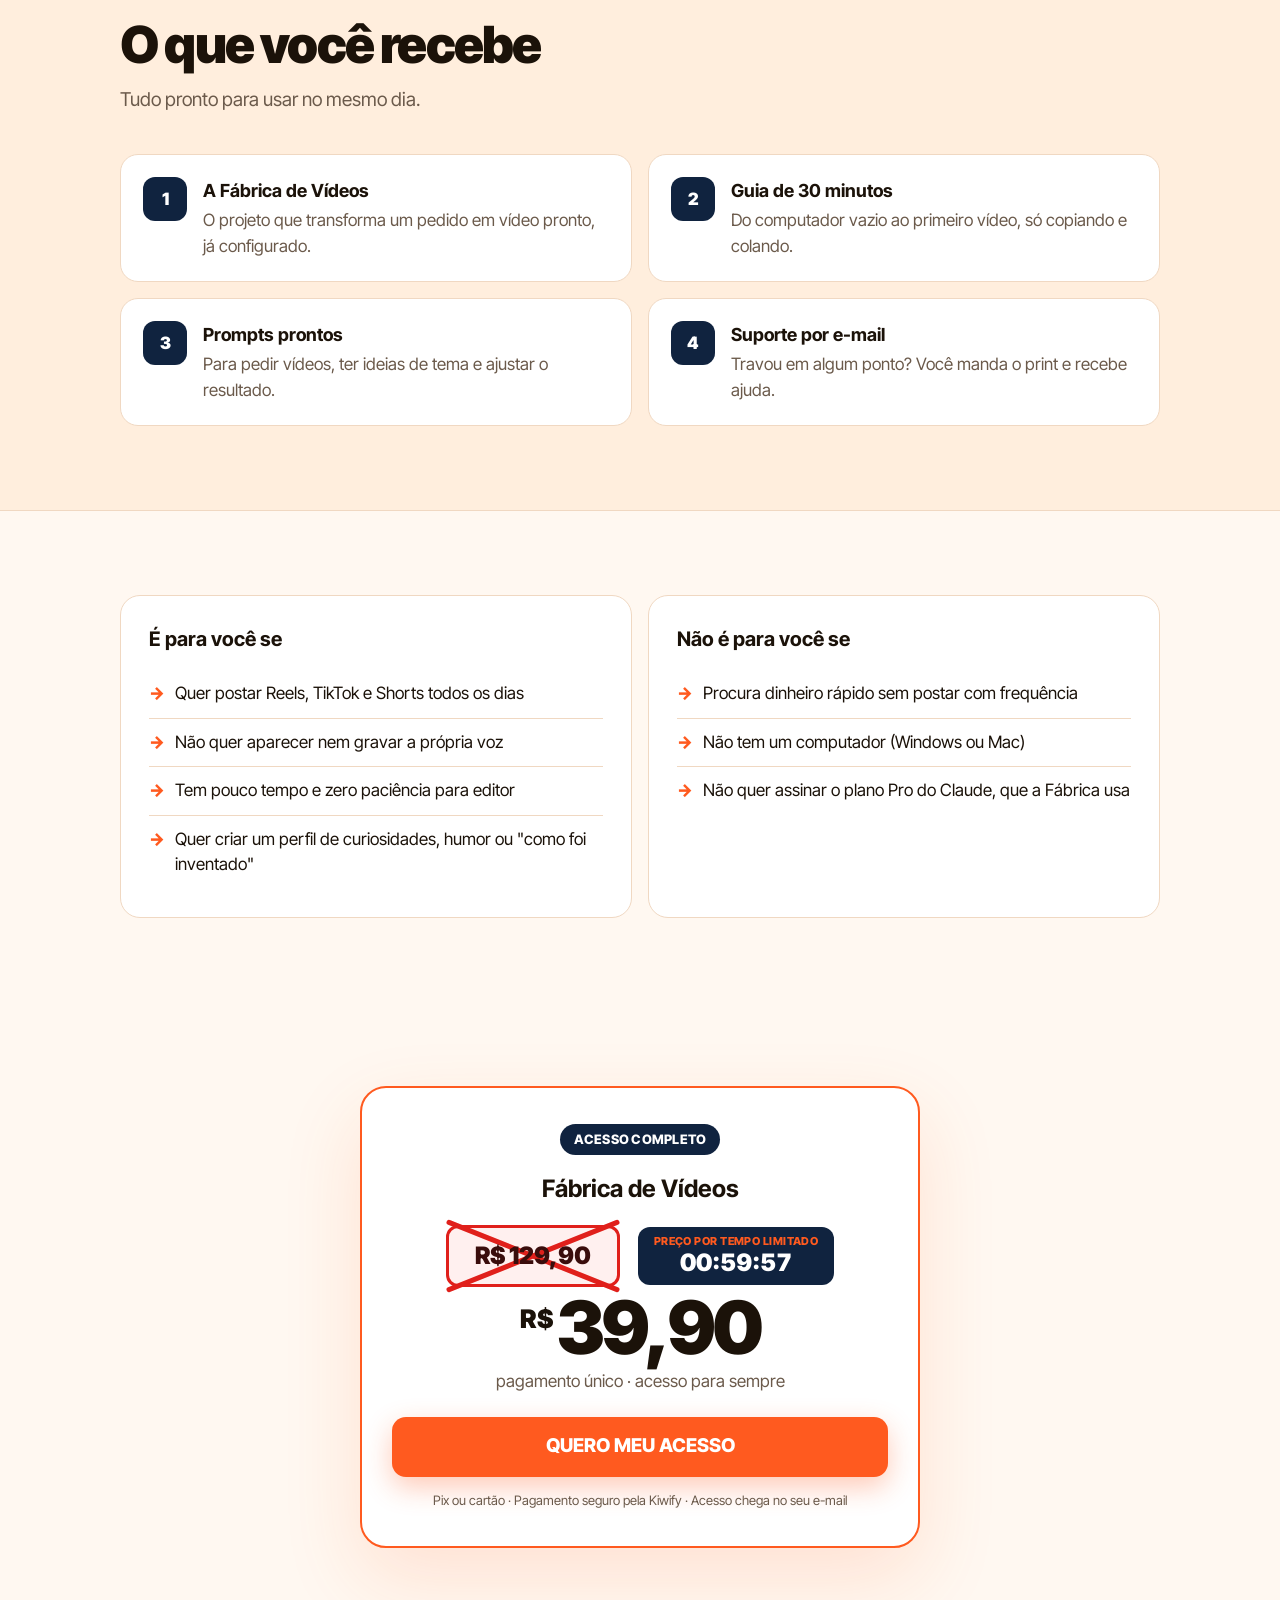
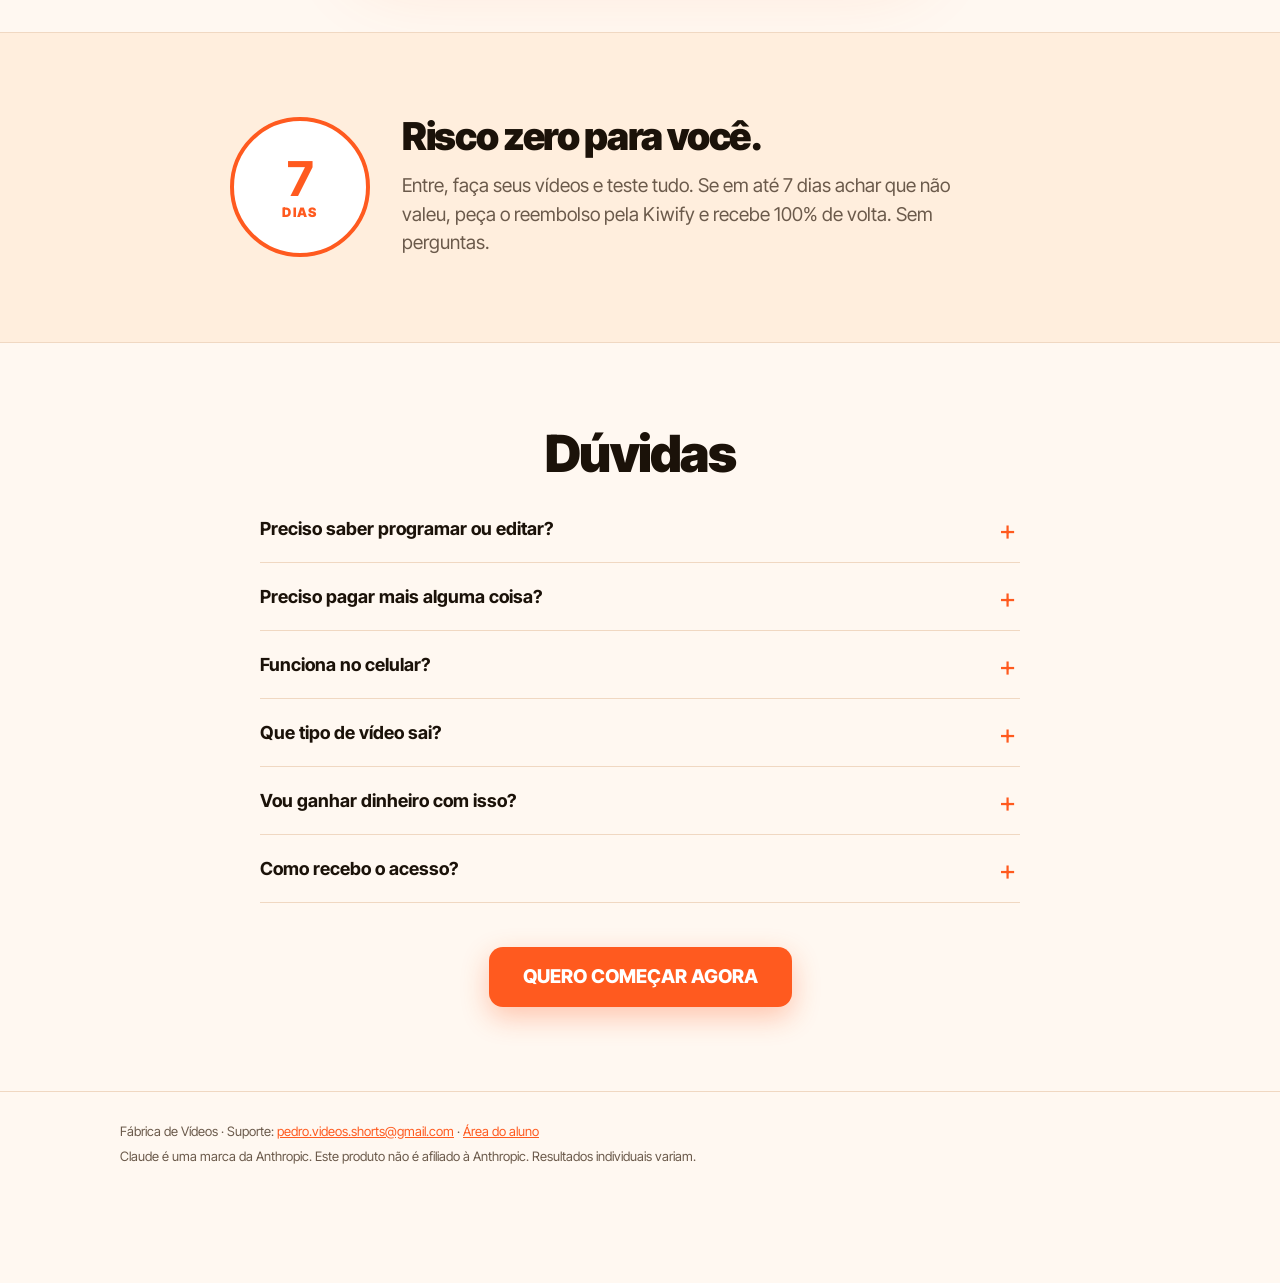
==== commit 580643dc: "Contador próprio no Supabase no lugar do GoatCounter Co-Authored-By: Claude Sonnet 5.5 <noreply@anth" ====
--- a/index.html
+++ b/index.html
@@ -152,7 +152,6 @@
 }
 @media (prefers-reduced-motion: reduce) { * { transition: none !important; } }
 </style>
-<script data-goatcounter="https://fabricadevideos.goatcounter.com/count" async src="//gc.zgo.at/count.js"></script>
 </head>
 <body>
 
@@ -317,10 +316,23 @@
   setInterval(tique, 1000);
 })();
 
-// Contagem de cliques (GoatCounter): checkout e barra fixa
-function contar(nome) {
-  try { if (window.goatcounter && window.goatcounter.count) window.goatcounter.count({path: nome, title: nome, event: true}); } catch (e) {}
+// Contador próprio (Supabase): visita e cliques. Sem cookie, sem IP, sem dado pessoal.
+// A chave "publishable" é pública; a tabela só aceita inserir (RLS).
+function contar(evento) {
+  try {
+    let id = '';
+    try { id = sessionStorage.getItem('fv_v') || ''; if (!id) { id = Math.random().toString(36).slice(2, 12); sessionStorage.setItem('fv_v', id); } } catch (e) {}
+    let origem = '';
+    try { origem = document.referrer ? new URL(document.referrer).hostname.slice(0, 80) : 'direto'; } catch (e) {}
+    const utm = (new URLSearchParams(location.search).get('utm_source') || '').slice(0, 80) || null;
+    fetch('https://ufecxtcdhwzszlxagkxf.supabase.co/rest/v1/visitas', {
+      method: 'POST', keepalive: true,
+      headers: {'Content-Type': 'application/json', apikey: 'sb_publishable_-d6KXfHcixKiM5-jnLe2ZQ_TDx0iaBg', Prefer: 'return=minimal'},
+      body: JSON.stringify({evento, origem, utm, aparelho: /Mobi|Android|iPhone/i.test(navigator.userAgent) ? 'celular' : 'computador', visitante: id || null})
+    }).catch(() => {});
+  } catch (e) {}
 }
+contar('visita');
 document.getElementById('comprar').addEventListener('click', () => contar('clique-checkout'));
 document.querySelector('#fixa .btn').addEventListener('click', () => contar('clique-garantir-barra'));
 
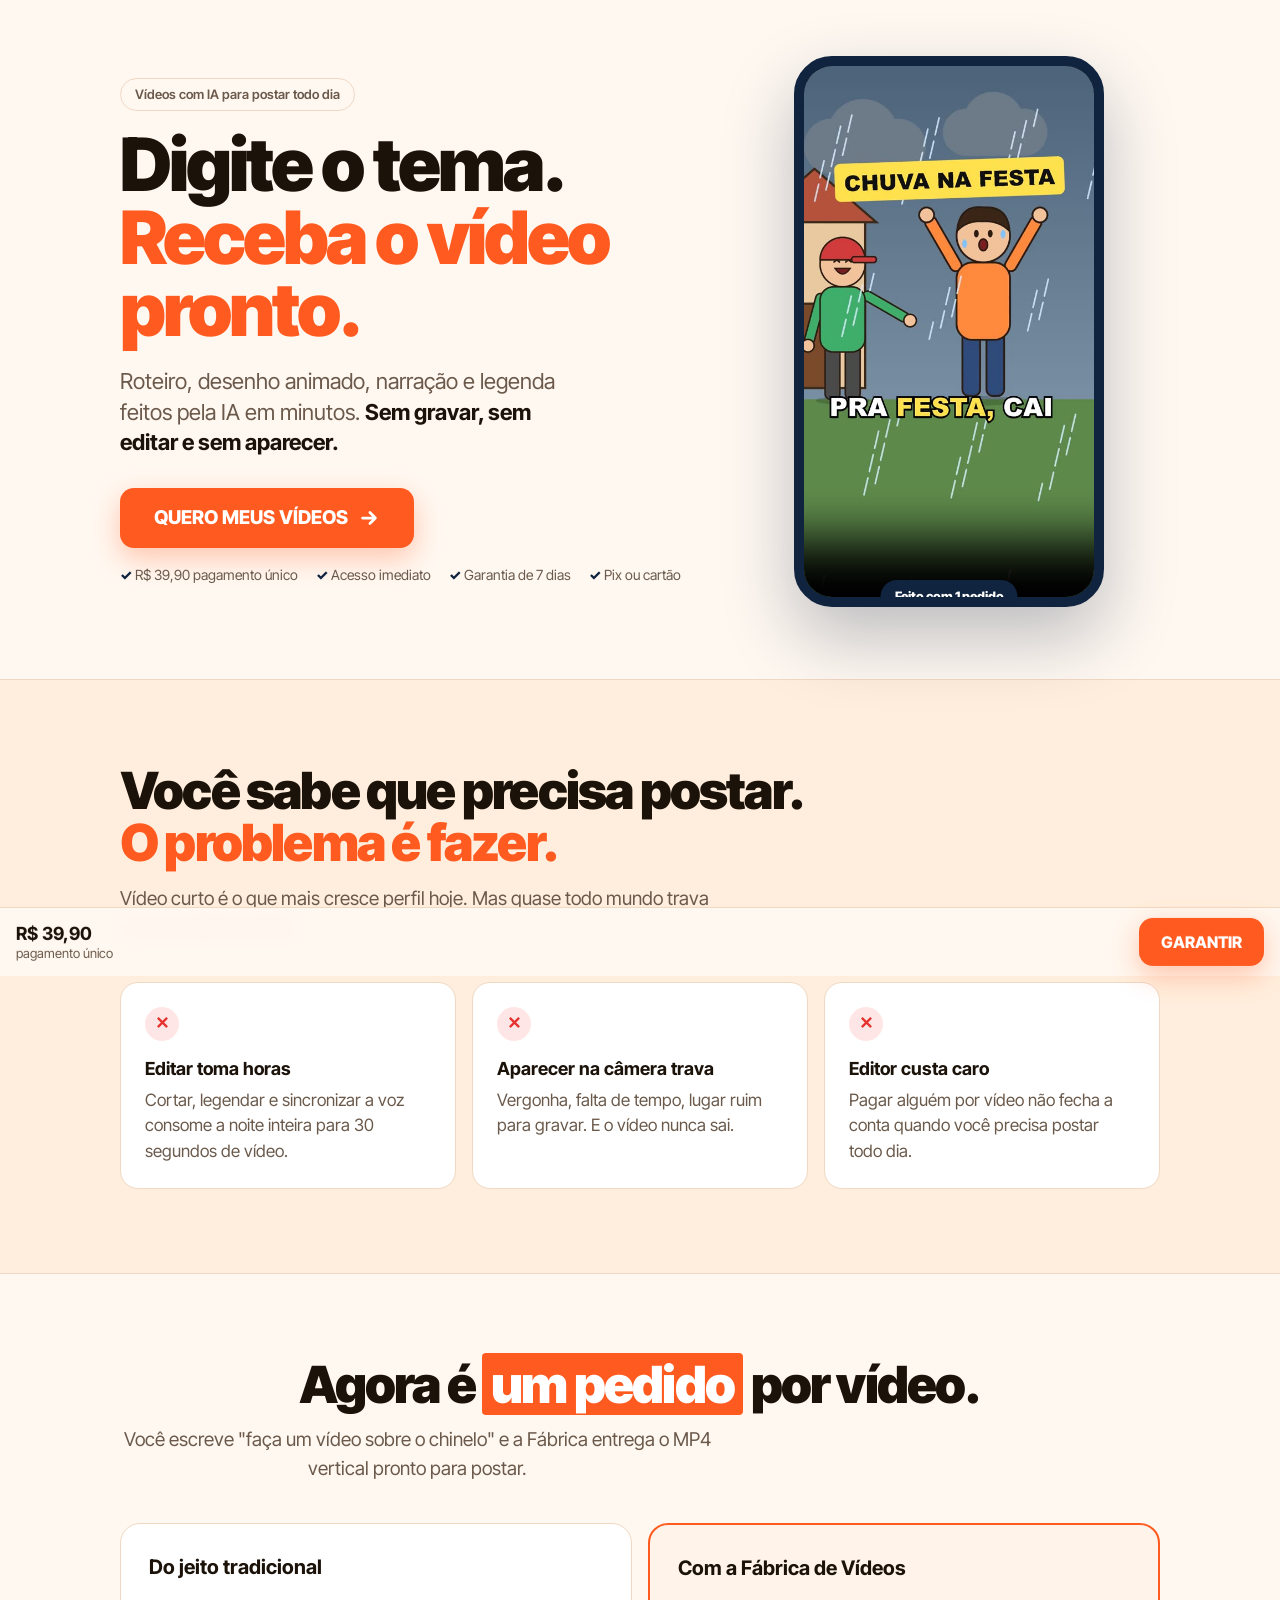
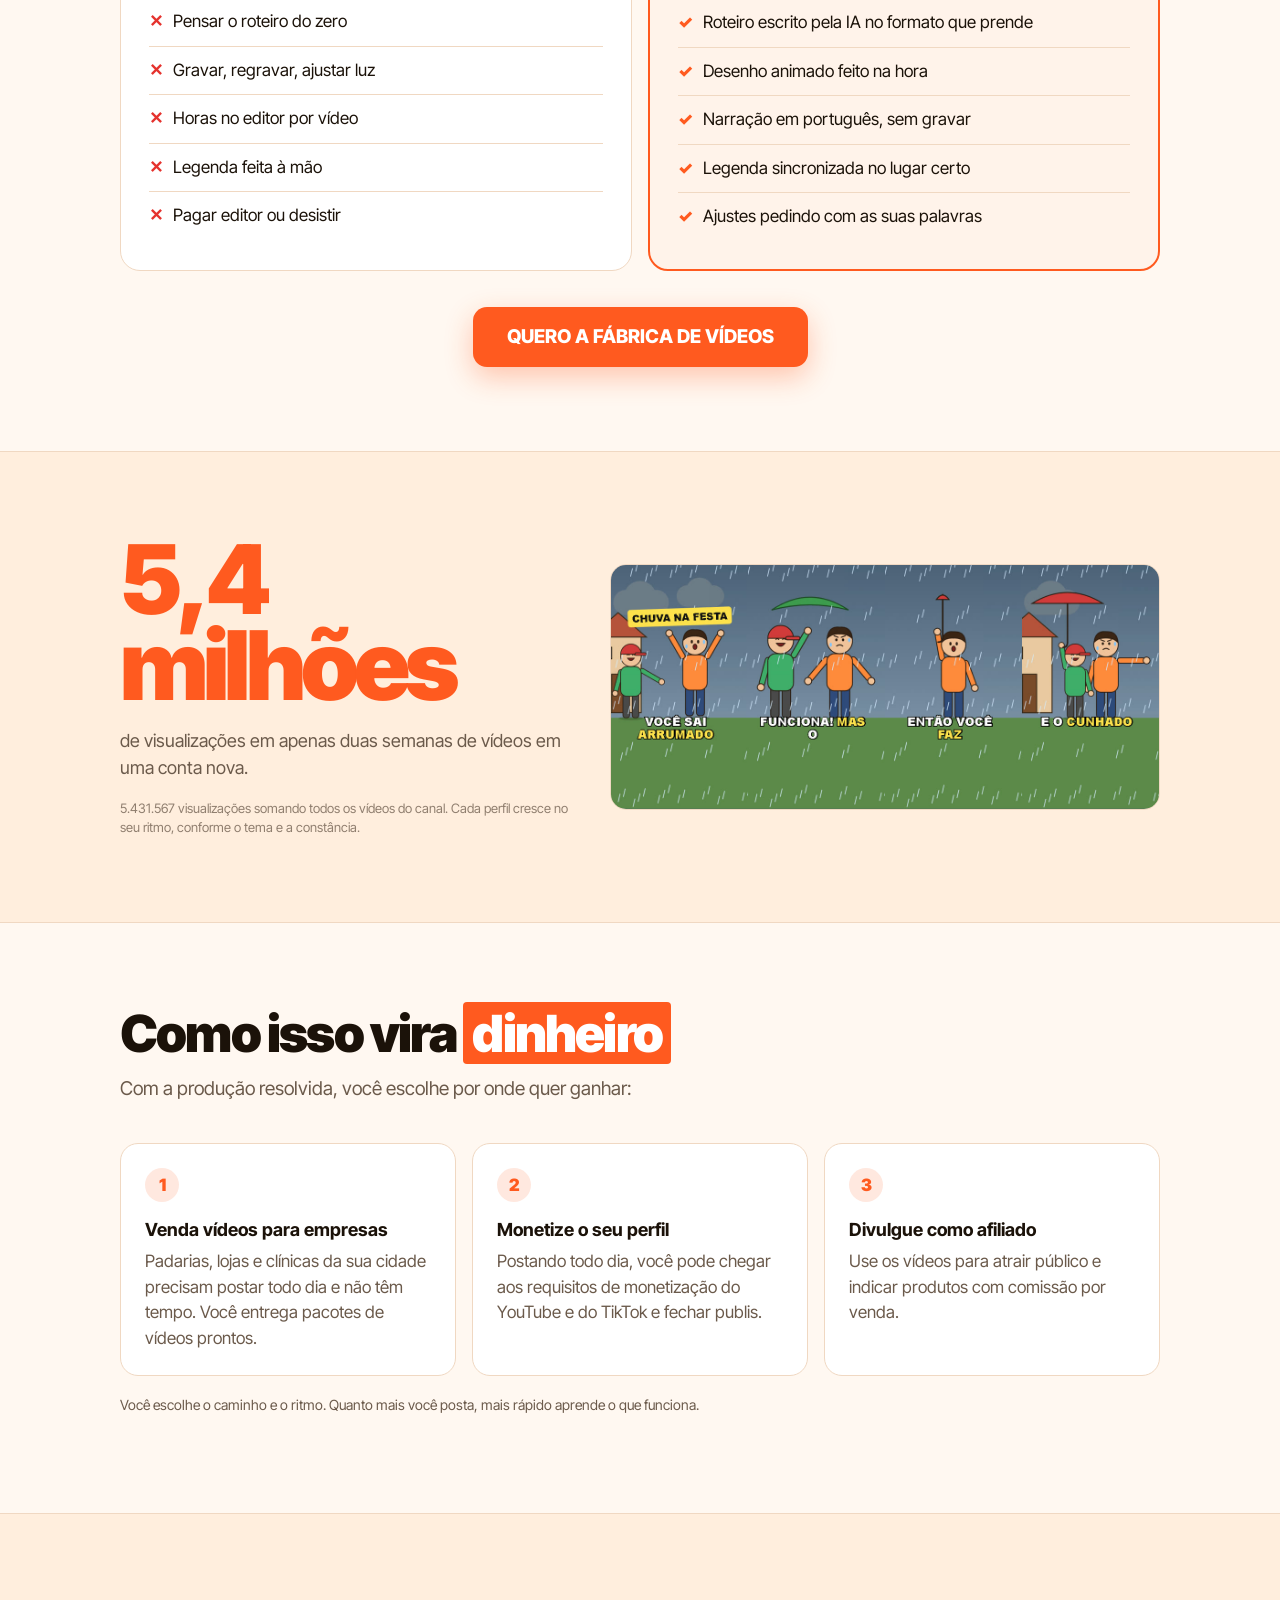
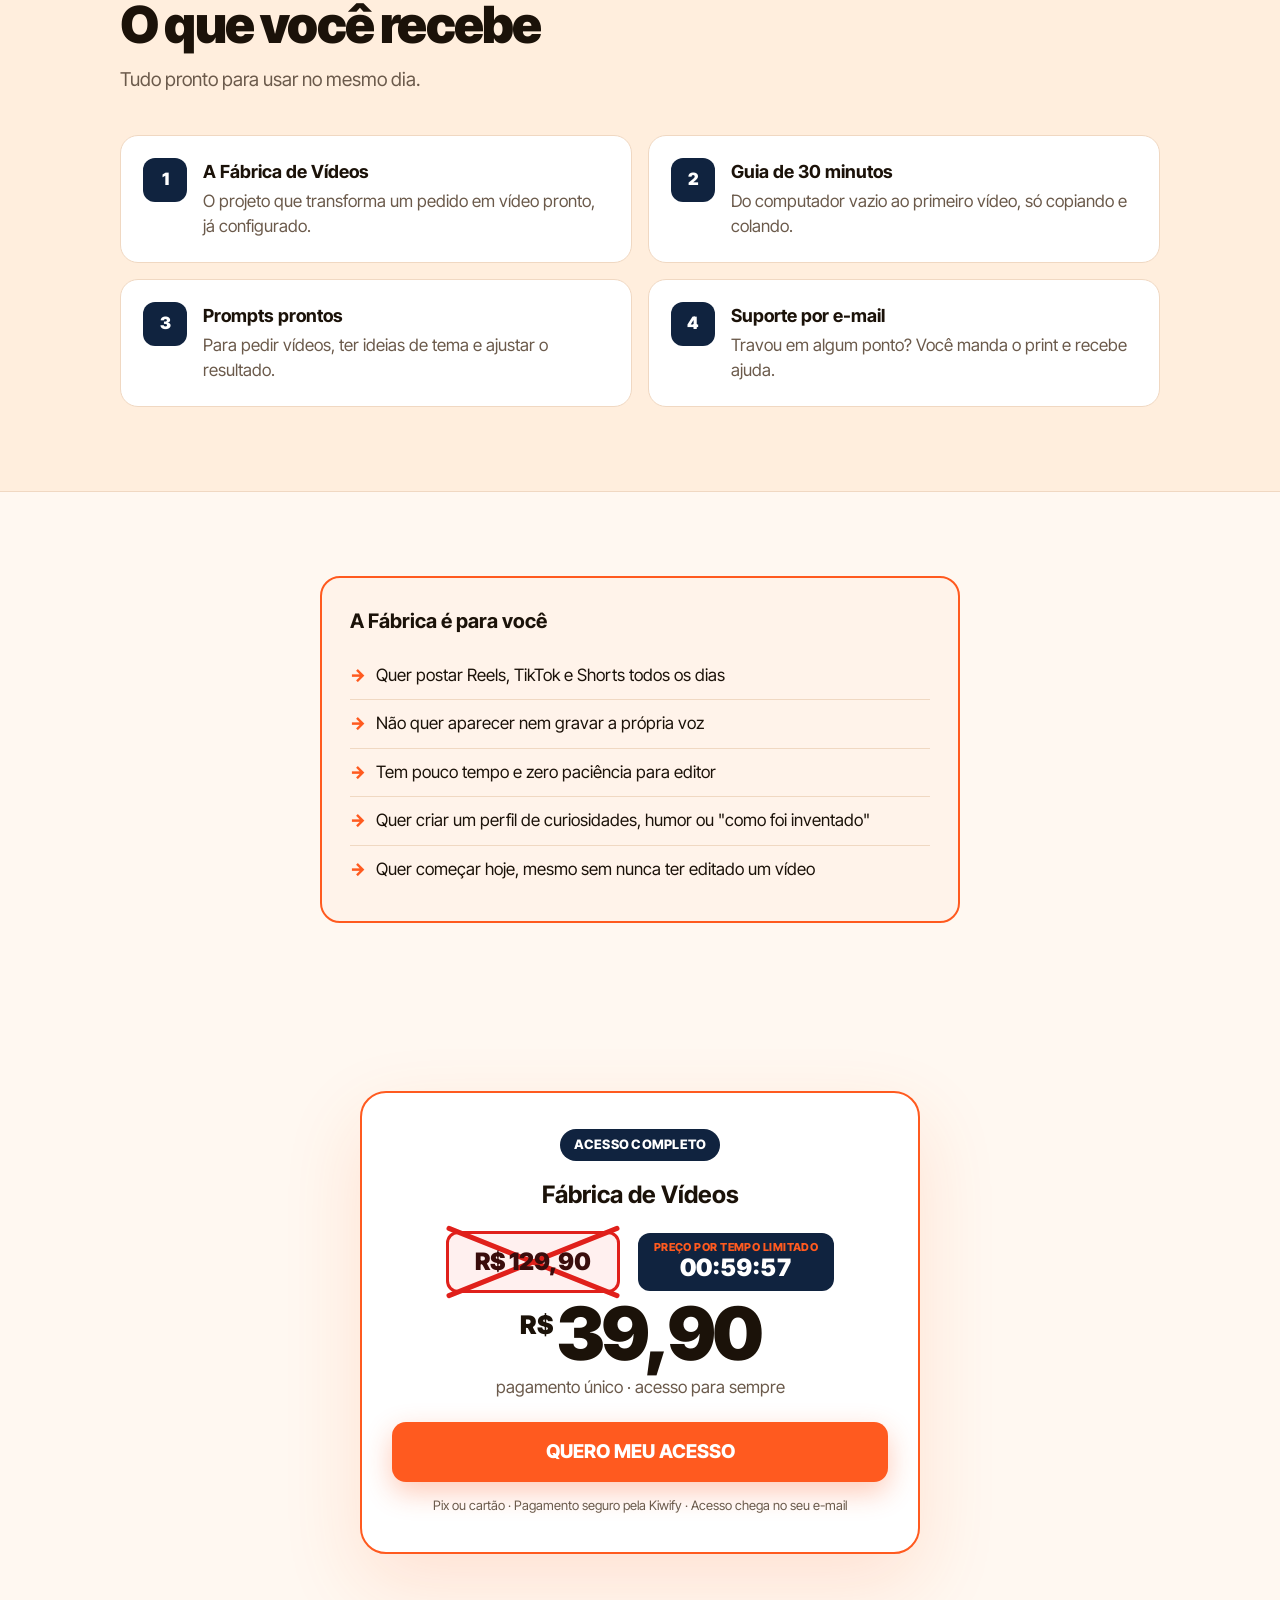
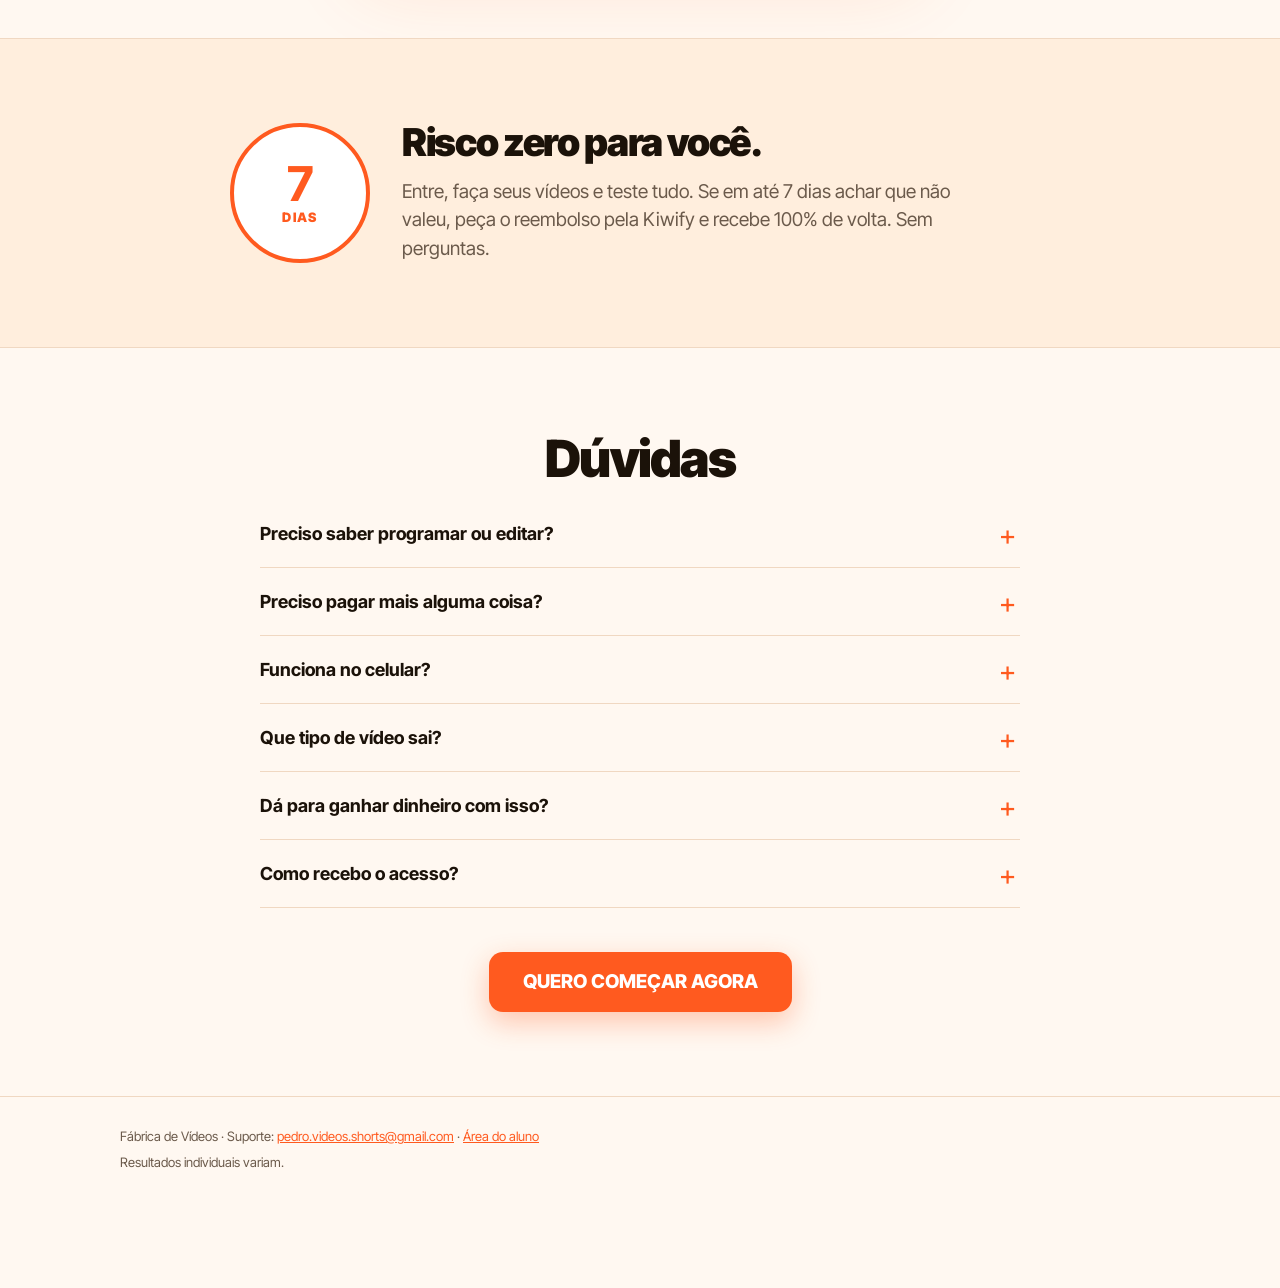
==== commit 46c6d16d: "Página de vendas: textos mais positivos, preço no topo, sem bloco 'não é para você' Co-Authored-By: " ====
--- a/index.html
+++ b/index.html
@@ -159,11 +159,11 @@
 <main>
   <div class="c heroi">
     <div>
-      <span class="tag">Transforme vídeos com IA em renda extra</span>
+      <span class="tag">Vídeos com IA para postar todo dia</span>
       <h1>Digite o tema. <span class="amarelo">Receba o vídeo pronto.</span></h1>
       <p class="sub">Roteiro, desenho animado, narração e legenda feitos pela IA em minutos. <b>Sem gravar, sem editar e sem aparecer.</b></p>
       <a class="btn" href="#oferta">QUERO MEUS VÍDEOS <svg viewBox="0 0 24 24" fill="none" stroke="currentColor" stroke-width="3" stroke-linecap="round" stroke-linejoin="round"><path d="M5 12h14M13 6l6 6-6 6"/></svg></a>
-      <div class="selos"><span>Acesso imediato</span><span>Garantia de 7 dias</span><span>Pagamento seguro</span></div>
+      <div class="selos"><span>R$ 39,90 pagamento único</span><span>Acesso imediato</span><span>Garantia de 7 dias</span><span>Pix ou cartão</span></div>
     </div>
     <div class="celular">
       <video src="demo.mp4" poster="demo.jpg" autoplay muted loop playsinline controls aria-label="Vídeo feito pela Fábrica a partir de um único pedido"></video>
@@ -202,7 +202,7 @@
       <div>
         <div class="numero">5,4 milhões</div>
         <p>de visualizações em apenas duas semanas de vídeos em uma conta nova.</p>
-        <small>5.431.567 visualizações no canal inteiro, não em um único vídeo. Resultados variam e dependem do tema, da constância e de testes. Não há garantia de resultado.</small>
+        <small>5.431.567 visualizações somando todos os vídeos do canal. Cada perfil cresce no seu ritmo, conforme o tema e a constância.</small>
       </div>
       <div class="quadros"><img src="quadros.jpg" alt="Quadros reais de um vídeo feito pela Fábrica" loading="lazy"></div>
     </div>
@@ -217,7 +217,7 @@
         <div class="dor"><div class="x" style="background:rgba(255,90,31,.14);color:var(--amarelo)">2</div><b>Monetize o seu perfil</b><span>Postando todo dia, você pode chegar aos requisitos de monetização do YouTube e do TikTok e fechar publis.</span></div>
         <div class="dor"><div class="x" style="background:rgba(255,90,31,.14);color:var(--amarelo)">3</div><b>Divulgue como afiliado</b><span>Use os vídeos para atrair público e indicar produtos com comissão por venda.</span></div>
       </div>
-      <p style="color:var(--ink-2);font-size:.875rem;margin-top:18px">Quanto você vai ganhar depende do seu esforço, do tema e da constância. Não existe garantia de renda.</p>
+      <p style="color:var(--ink-2);font-size:.875rem;margin-top:18px">Você escolhe o caminho e o ritmo. Quanto mais você posta, mais rápido aprende o que funciona.</p>
     </div>
   </section>
 
@@ -235,11 +235,9 @@
   </section>
 
   <section>
-    <div class="c para">
-      <div class="coluna"><h3>É para você se</h3><ul>
-        <li>Quer postar Reels, TikTok e Shorts todos os dias</li><li>Não quer aparecer nem gravar a própria voz</li><li>Tem pouco tempo e zero paciência para editor</li><li>Quer criar um perfil de curiosidades, humor ou "como foi inventado"</li></ul></div>
-      <div class="coluna"><h3>Não é para você se</h3><ul>
-        <li>Procura dinheiro rápido sem postar com frequência</li><li>Não tem um computador (Windows ou Mac)</li><li>Não quer assinar o plano Pro do Claude, que a Fábrica usa</li></ul></div>
+    <div class="c para" style="grid-template-columns:1fr;max-width:640px">
+      <div class="coluna nossa"><h3>A Fábrica é para você</h3><ul>
+        <li>Quer postar Reels, TikTok e Shorts todos os dias</li><li>Não quer aparecer nem gravar a própria voz</li><li>Tem pouco tempo e zero paciência para editor</li><li>Quer criar um perfil de curiosidades, humor ou "como foi inventado"</li><li>Quer começar hoje, mesmo sem nunca ter editado um vídeo</li></ul></div>
     </div>
   </section>
 
@@ -274,10 +272,10 @@
     <div class="c faq">
       <h2 class="centro">Dúvidas</h2>
       <details><summary>Preciso saber programar ou editar?</summary><p>Não. Você só copia mensagens prontas e escreve o tema do vídeo. A IA faz o resto.</p></details>
-      <details><summary>Preciso pagar mais alguma coisa?</summary><p>Sim. A Fábrica usa o Claude, e fazer vídeos exige o plano Pro, uma assinatura mensal paga direto para a Anthropic. O resto é gratuito.</p></details>
-      <details><summary>Funciona no celular?</summary><p>Os vídeos são feitos no computador, com Windows 10 ou 11, ou Mac. Depois você manda para o celular e posta.</p></details>
+      <details><summary>Preciso pagar mais alguma coisa?</summary><p>Só uma coisa: a Fábrica roda no Claude, e para gerar os vídeos você usa o plano Pro dele, uma assinatura mensal paga direto lá. O guia mostra como ativar em poucos minutos. O resto é gratuito.</p></details>
+      <details><summary>Funciona no celular?</summary><p>Você cria os vídeos no computador (Windows 10 ou 11, ou Mac), manda o MP4 para o celular e posta quando quiser.</p></details>
       <details><summary>Que tipo de vídeo sai?</summary><p>Vídeos verticais de 20 a 30 segundos, com desenho animado, narração em português e legenda, no formato de curiosidades e humor do dia a dia.</p></details>
-      <details><summary>Vou ganhar dinheiro com isso?</summary><p>A Fábrica resolve a produção. Crescer o perfil e ganhar com ele depende do seu tema, da sua frequência e de testar. Ninguém sério pode garantir resultado.</p></details>
+      <details><summary>Dá para ganhar dinheiro com isso?</summary><p>A Fábrica resolve a parte mais difícil, que é produzir todo dia. Com os vídeos prontos, você pode vender para empresas da sua cidade, monetizar o perfil ou divulgar como afiliado. Quanto mais você posta e testa temas, mais rápido o perfil cresce.</p></details>
       <details><summary>Como recebo o acesso?</summary><p>Assim que o pagamento é aprovado, chega um e-mail com o link para criar sua senha. Se não achar, olhe o spam e a aba Promoções.</p></details>
     </div>
     <div class="c centro" style="margin-top:44px"><a class="btn" href="#oferta">QUERO COMEÇAR AGORA</a></div>
@@ -287,7 +285,7 @@
 <footer>
   <div class="c">
     <p>Fábrica de Vídeos · Suporte: <a href="mailto:pedro.videos.shorts@gmail.com">pedro.videos.shorts@gmail.com</a> · <a href="curso/">Área do aluno</a></p>
-    <p>Claude é uma marca da Anthropic. Este produto não é afiliado à Anthropic. Resultados individuais variam.</p>
+    <p>Resultados individuais variam.</p>
   </div>
 </footer>
 
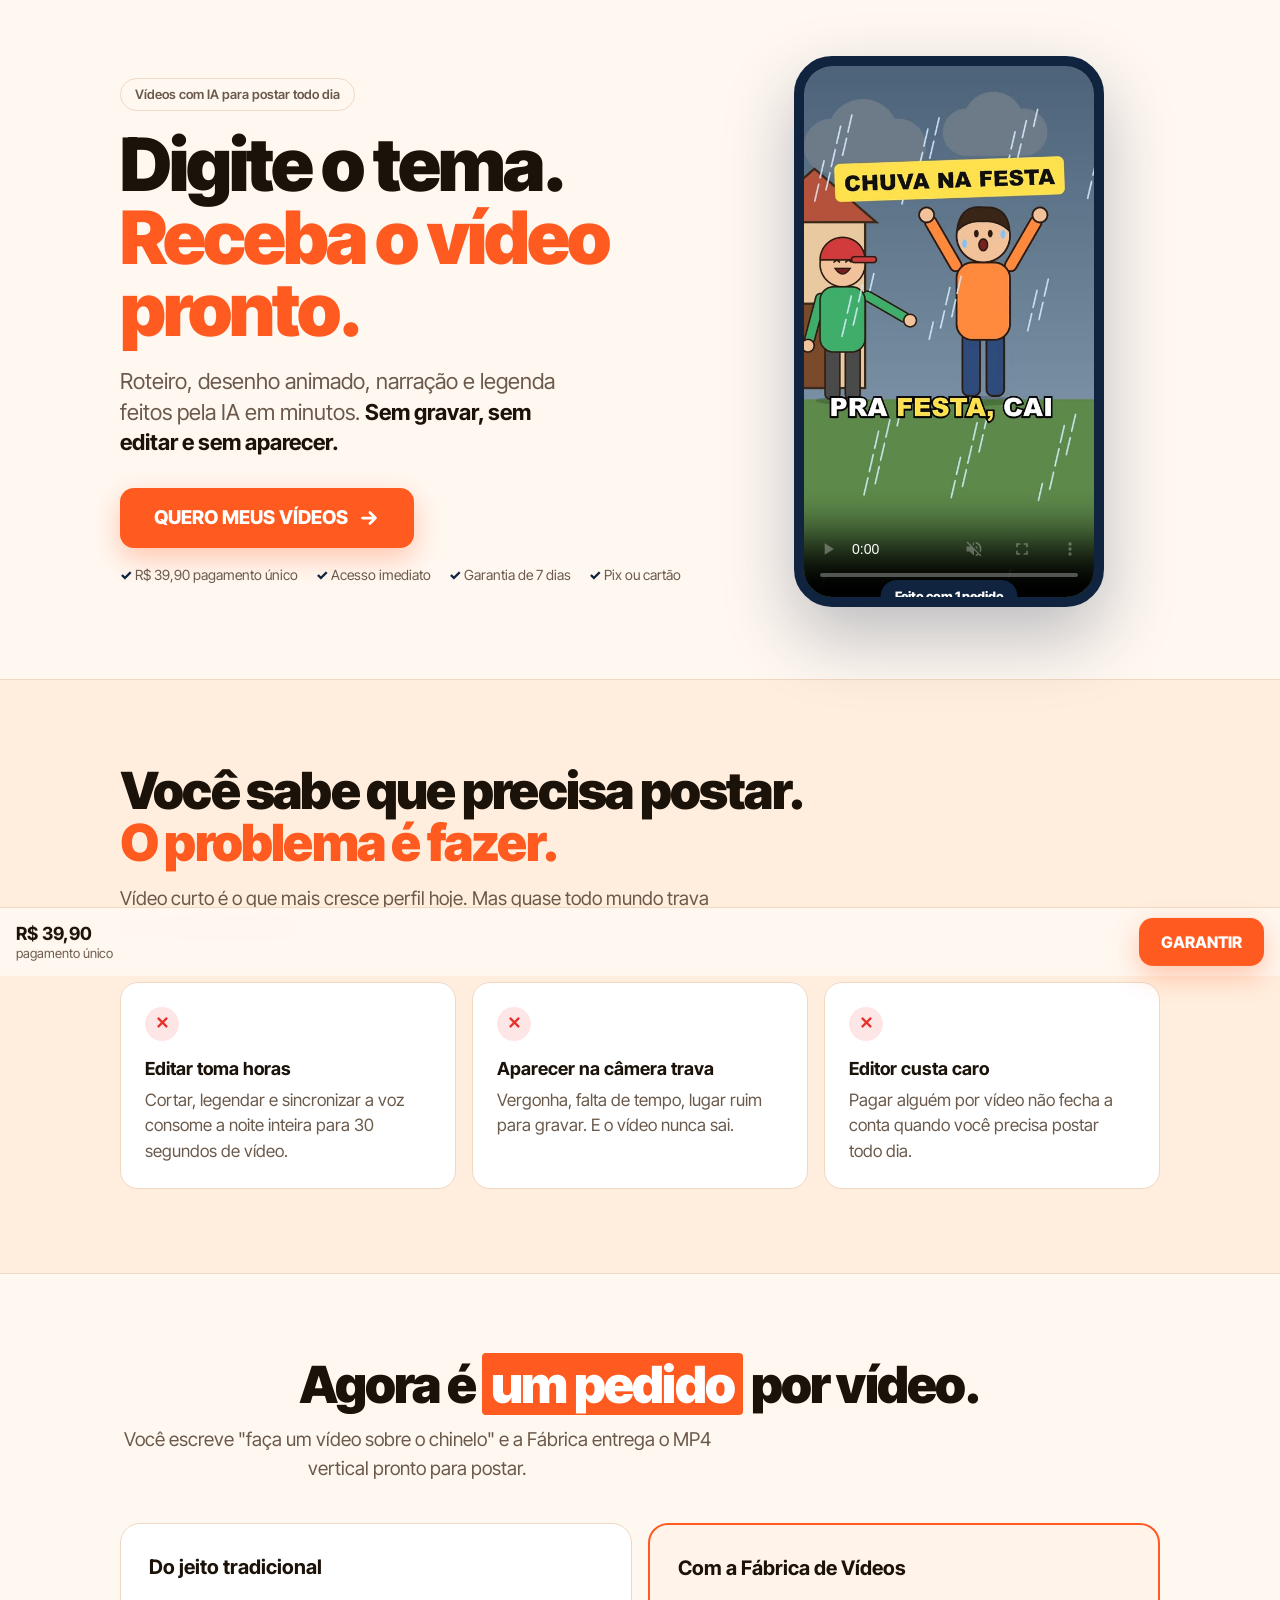
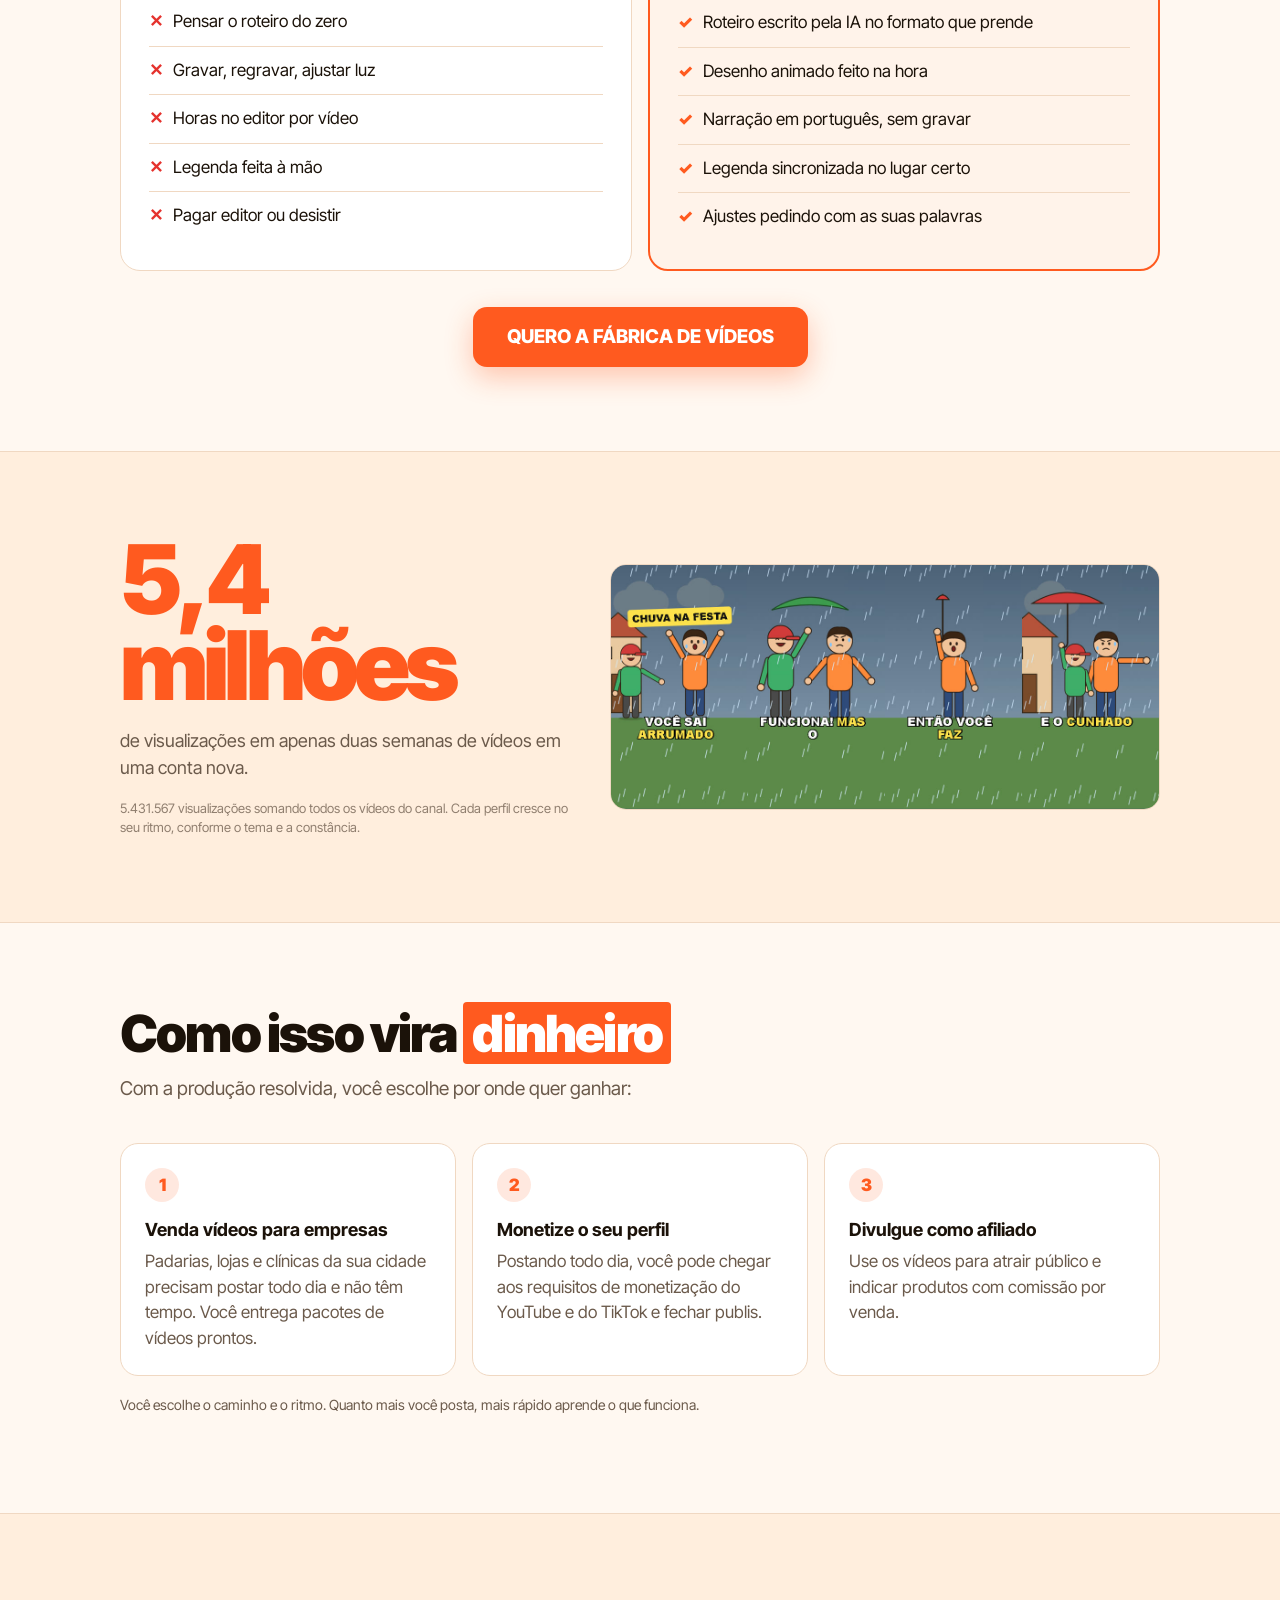
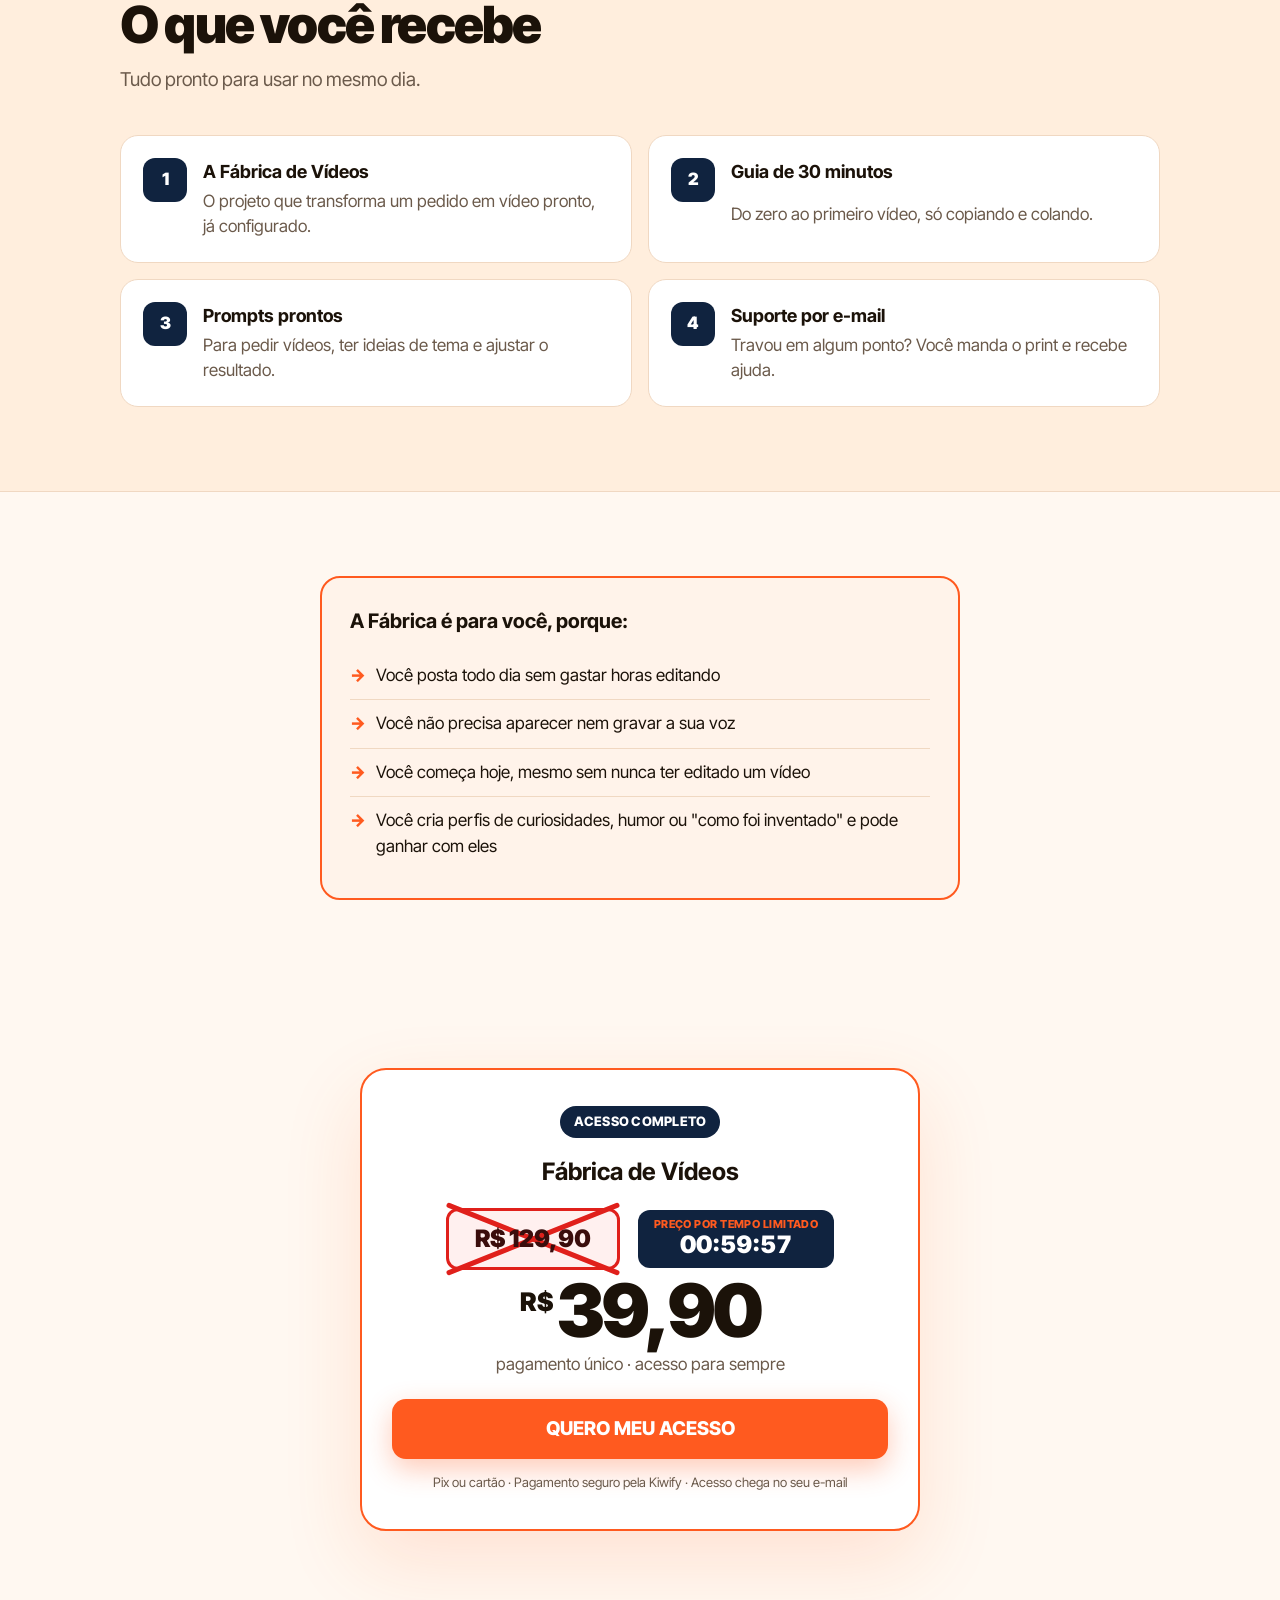
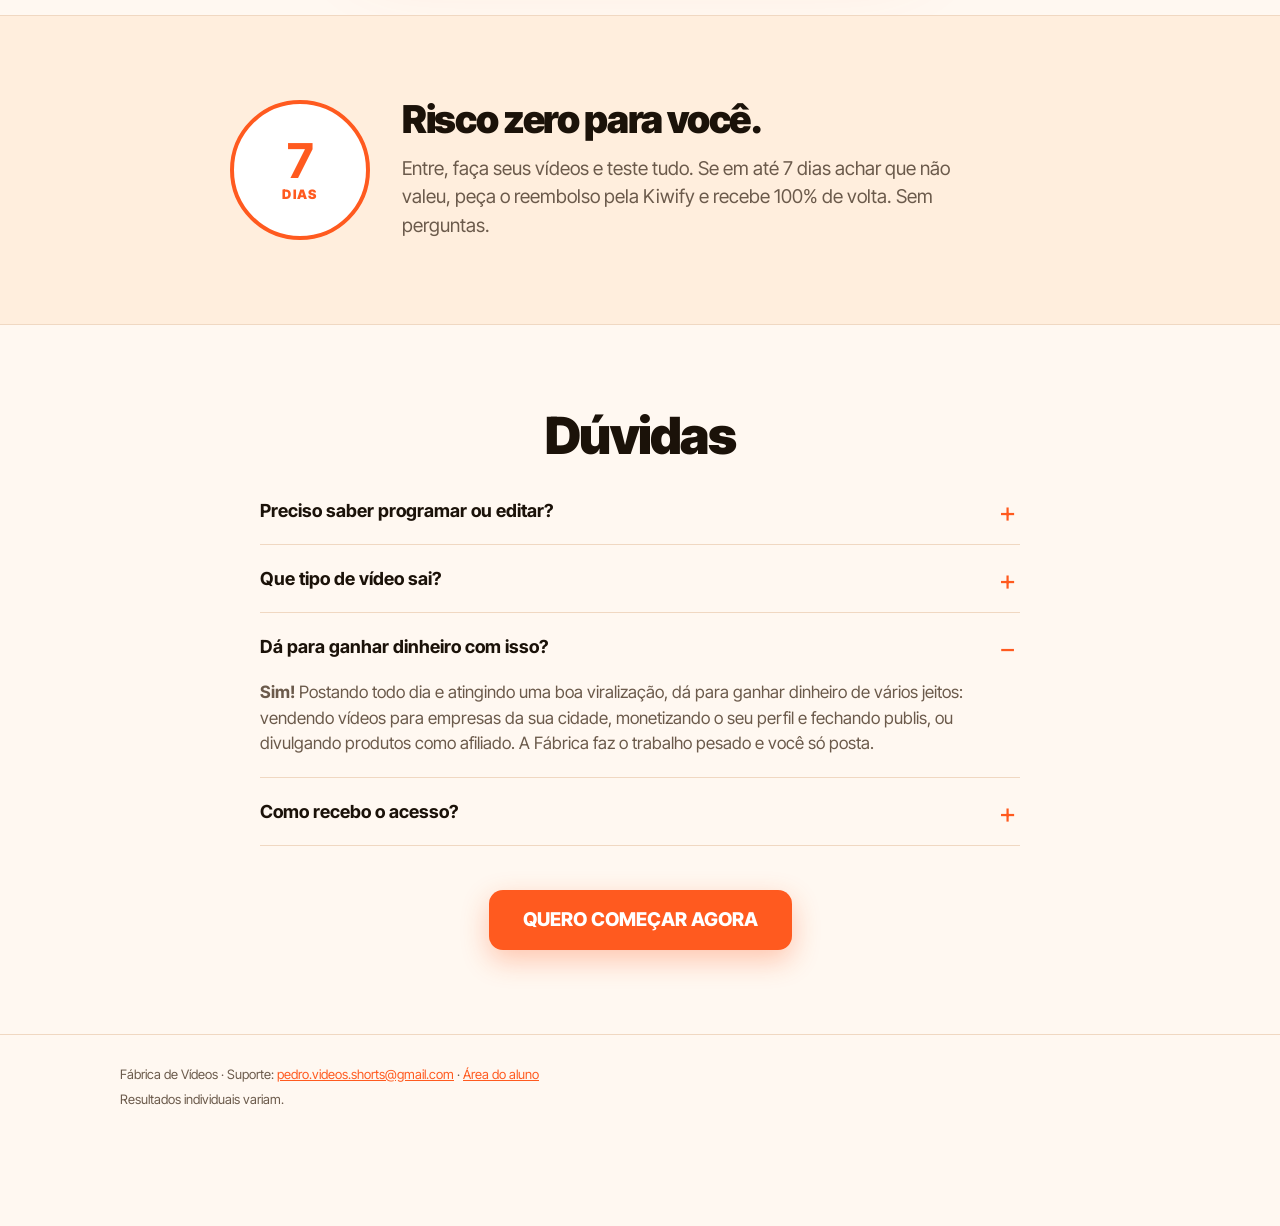
==== commit bf0281a6: "Página de vendas: FAQ mais direta, ganhar dinheiro com resposta positiva, bloco 'para você' com bene" ====
--- a/index.html
+++ b/index.html
@@ -227,7 +227,7 @@
       <p class="intro">Tudo pronto para usar no mesmo dia.</p>
       <div class="entrega">
         <div class="item"><i>1</i><b>A Fábrica de Vídeos</b><span>O projeto que transforma um pedido em vídeo pronto, já configurado.</span></div>
-        <div class="item"><i>2</i><b>Guia de 30 minutos</b><span>Do computador vazio ao primeiro vídeo, só copiando e colando.</span></div>
+        <div class="item"><i>2</i><b>Guia de 30 minutos</b><span>Do zero ao primeiro vídeo, só copiando e colando.</span></div>
         <div class="item"><i>3</i><b>Prompts prontos</b><span>Para pedir vídeos, ter ideias de tema e ajustar o resultado.</span></div>
         <div class="item"><i>4</i><b>Suporte por e-mail</b><span>Travou em algum ponto? Você manda o print e recebe ajuda.</span></div>
       </div>
@@ -236,8 +236,8 @@
 
   <section>
     <div class="c para" style="grid-template-columns:1fr;max-width:640px">
-      <div class="coluna nossa"><h3>A Fábrica é para você</h3><ul>
-        <li>Quer postar Reels, TikTok e Shorts todos os dias</li><li>Não quer aparecer nem gravar a própria voz</li><li>Tem pouco tempo e zero paciência para editor</li><li>Quer criar um perfil de curiosidades, humor ou "como foi inventado"</li><li>Quer começar hoje, mesmo sem nunca ter editado um vídeo</li></ul></div>
+      <div class="coluna nossa"><h3>A Fábrica é para você, porque:</h3><ul>
+        <li>Você posta todo dia sem gastar horas editando</li><li>Você não precisa aparecer nem gravar a sua voz</li><li>Você começa hoje, mesmo sem nunca ter editado um vídeo</li><li>Você cria perfis de curiosidades, humor ou "como foi inventado" e pode ganhar com eles</li></ul></div>
     </div>
   </section>
 
@@ -272,10 +272,8 @@
     <div class="c faq">
       <h2 class="centro">Dúvidas</h2>
       <details><summary>Preciso saber programar ou editar?</summary><p>Não. Você só copia mensagens prontas e escreve o tema do vídeo. A IA faz o resto.</p></details>
-      <details><summary>Preciso pagar mais alguma coisa?</summary><p>Só uma coisa: a Fábrica roda no Claude, e para gerar os vídeos você usa o plano Pro dele, uma assinatura mensal paga direto lá. O guia mostra como ativar em poucos minutos. O resto é gratuito.</p></details>
-      <details><summary>Funciona no celular?</summary><p>Você cria os vídeos no computador (Windows 10 ou 11, ou Mac), manda o MP4 para o celular e posta quando quiser.</p></details>
       <details><summary>Que tipo de vídeo sai?</summary><p>Vídeos verticais de 20 a 30 segundos, com desenho animado, narração em português e legenda, no formato de curiosidades e humor do dia a dia.</p></details>
-      <details><summary>Dá para ganhar dinheiro com isso?</summary><p>A Fábrica resolve a parte mais difícil, que é produzir todo dia. Com os vídeos prontos, você pode vender para empresas da sua cidade, monetizar o perfil ou divulgar como afiliado. Quanto mais você posta e testa temas, mais rápido o perfil cresce.</p></details>
+      <details open><summary>Dá para ganhar dinheiro com isso?</summary><p><b>Sim!</b> Postando todo dia e atingindo uma boa viralização, dá para ganhar dinheiro de vários jeitos: vendendo vídeos para empresas da sua cidade, monetizando o seu perfil e fechando publis, ou divulgando produtos como afiliado. A Fábrica faz o trabalho pesado e você só posta.</p></details>
       <details><summary>Como recebo o acesso?</summary><p>Assim que o pagamento é aprovado, chega um e-mail com o link para criar sua senha. Se não achar, olhe o spam e a aba Promoções.</p></details>
     </div>
     <div class="c centro" style="margin-top:44px"><a class="btn" href="#oferta">QUERO COMEÇAR AGORA</a></div>
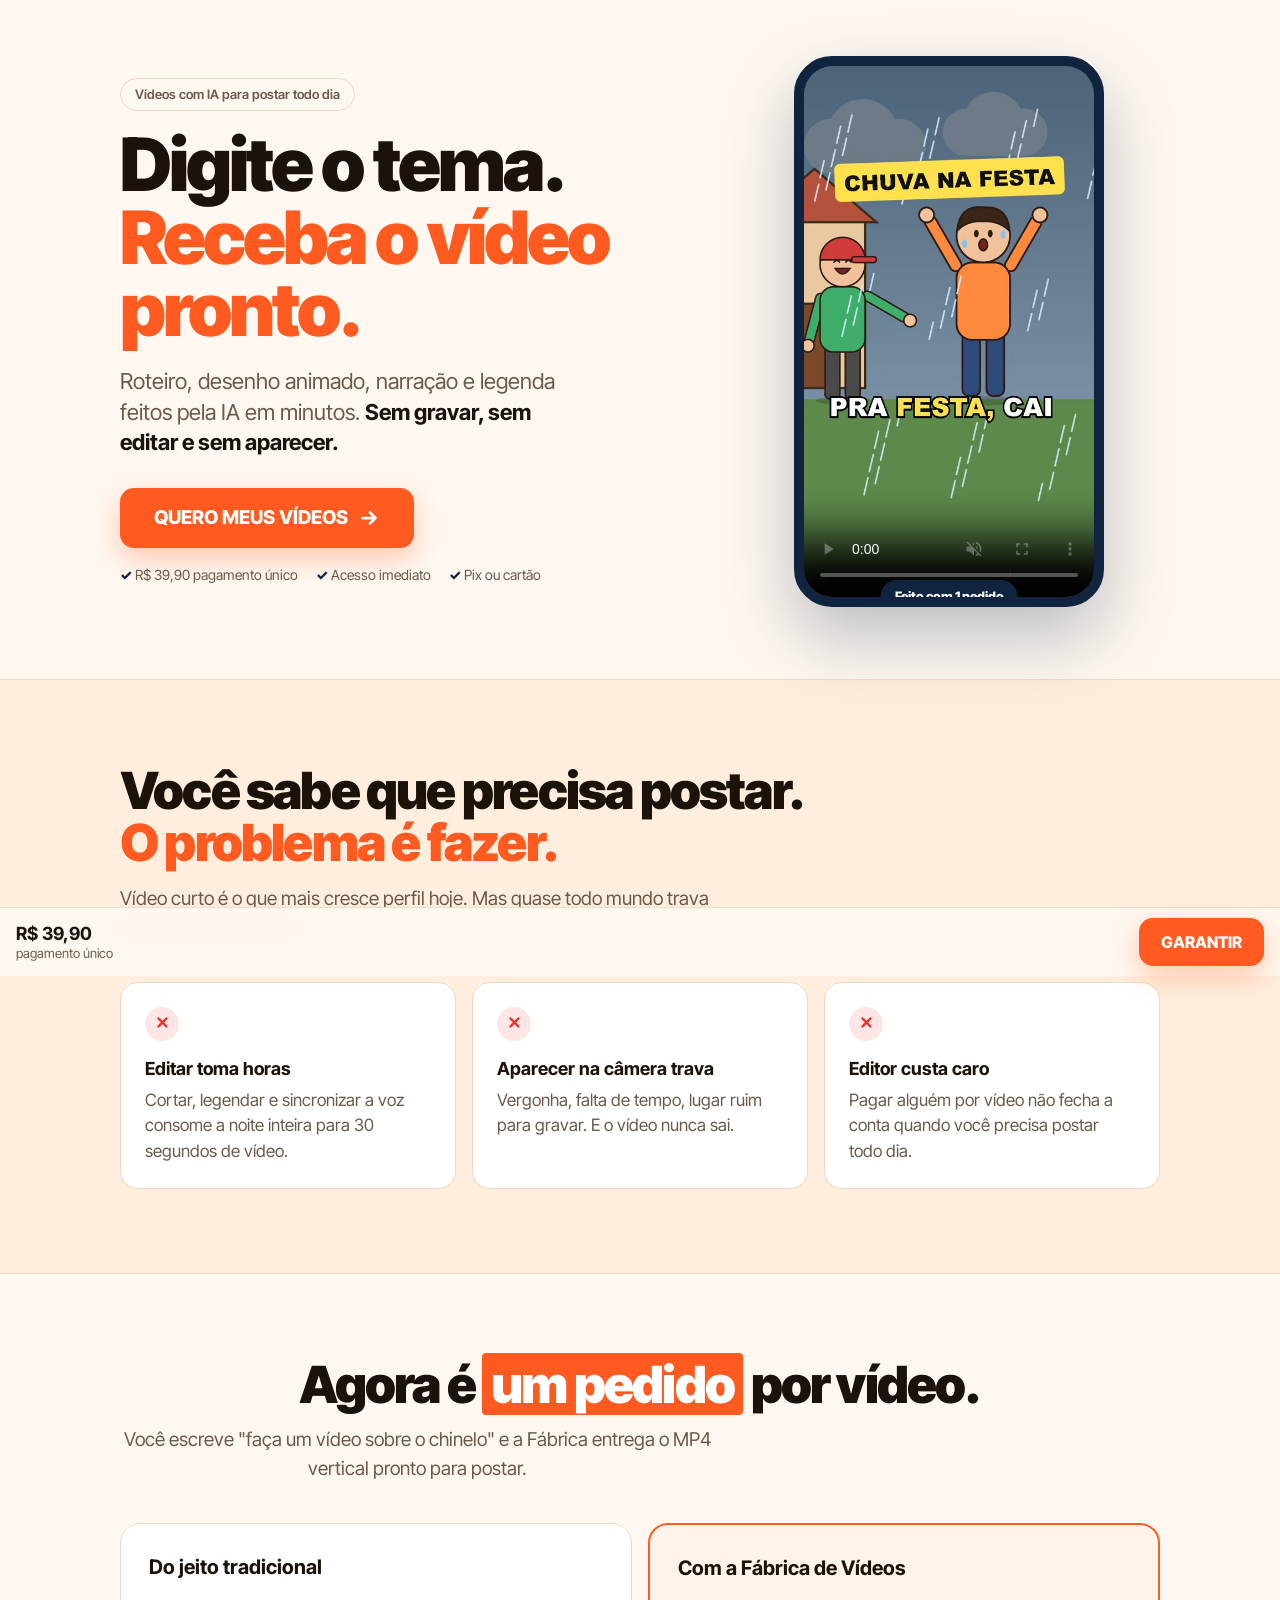
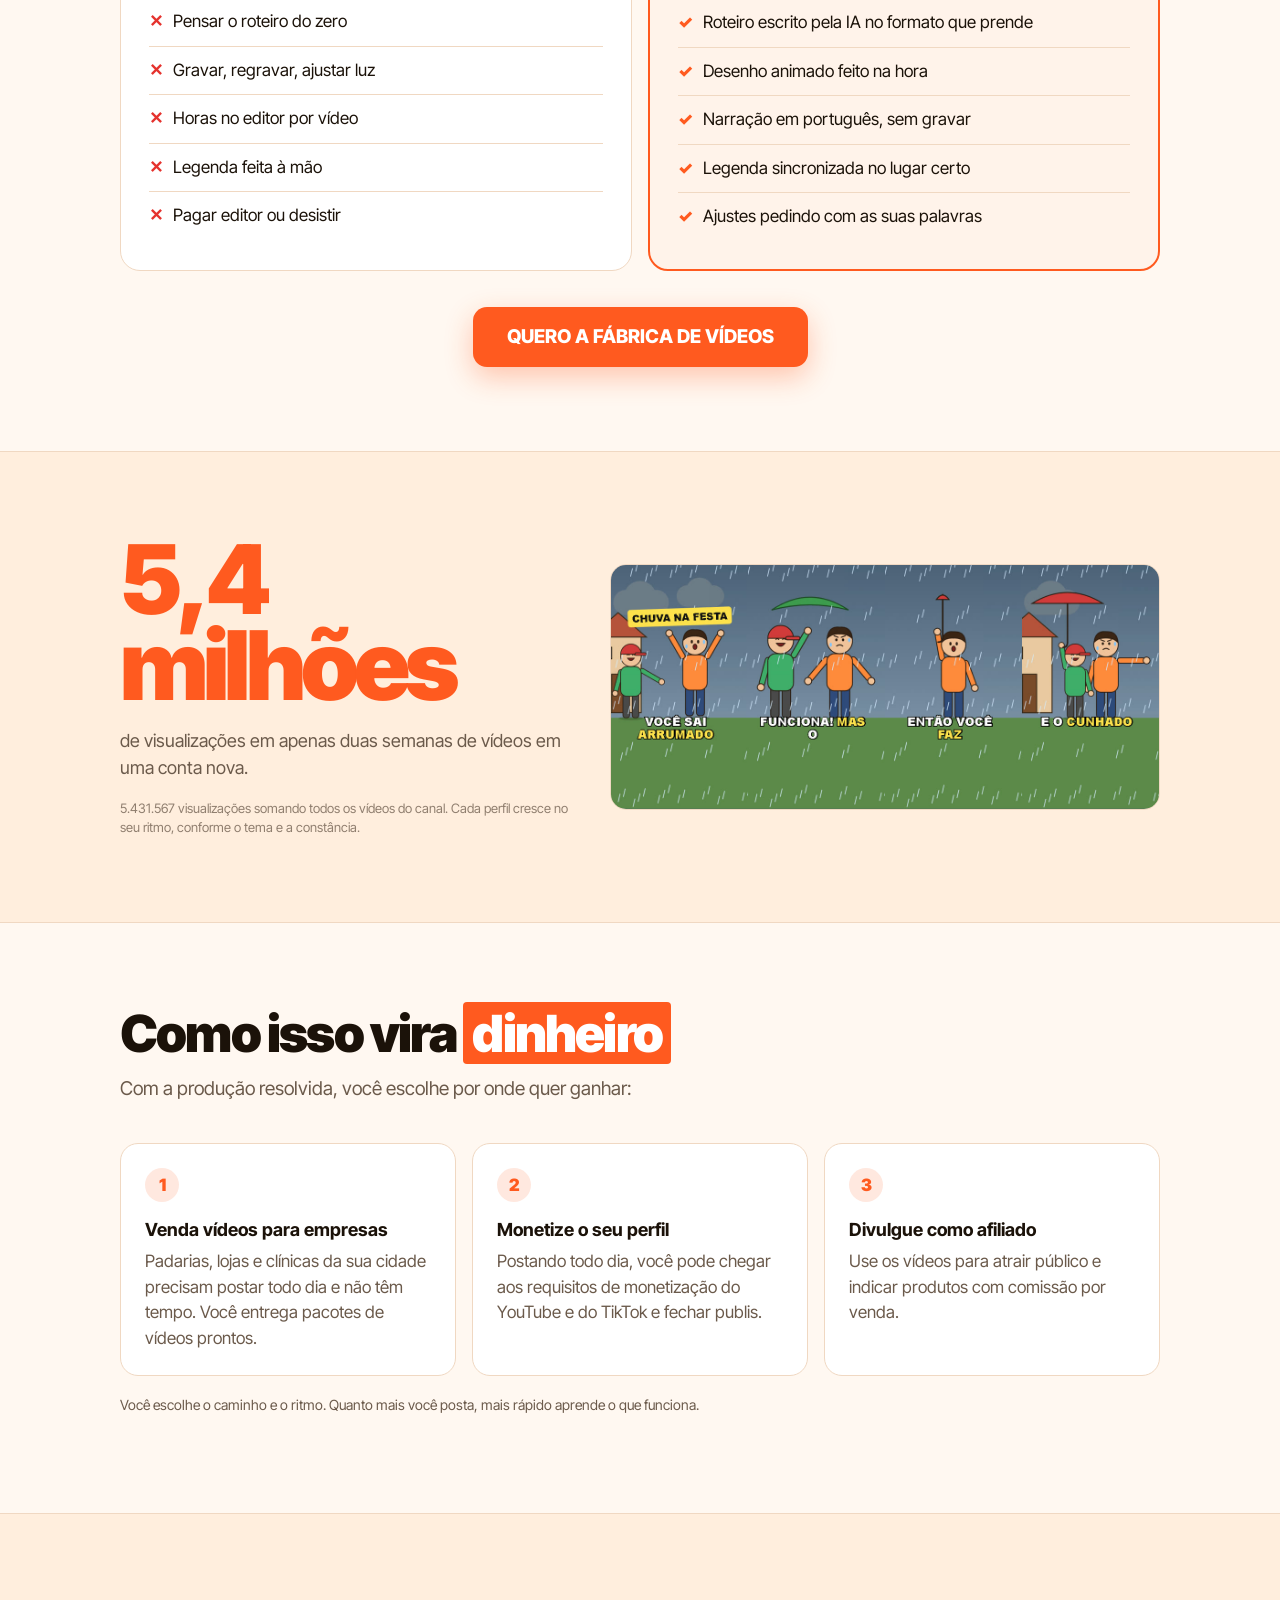
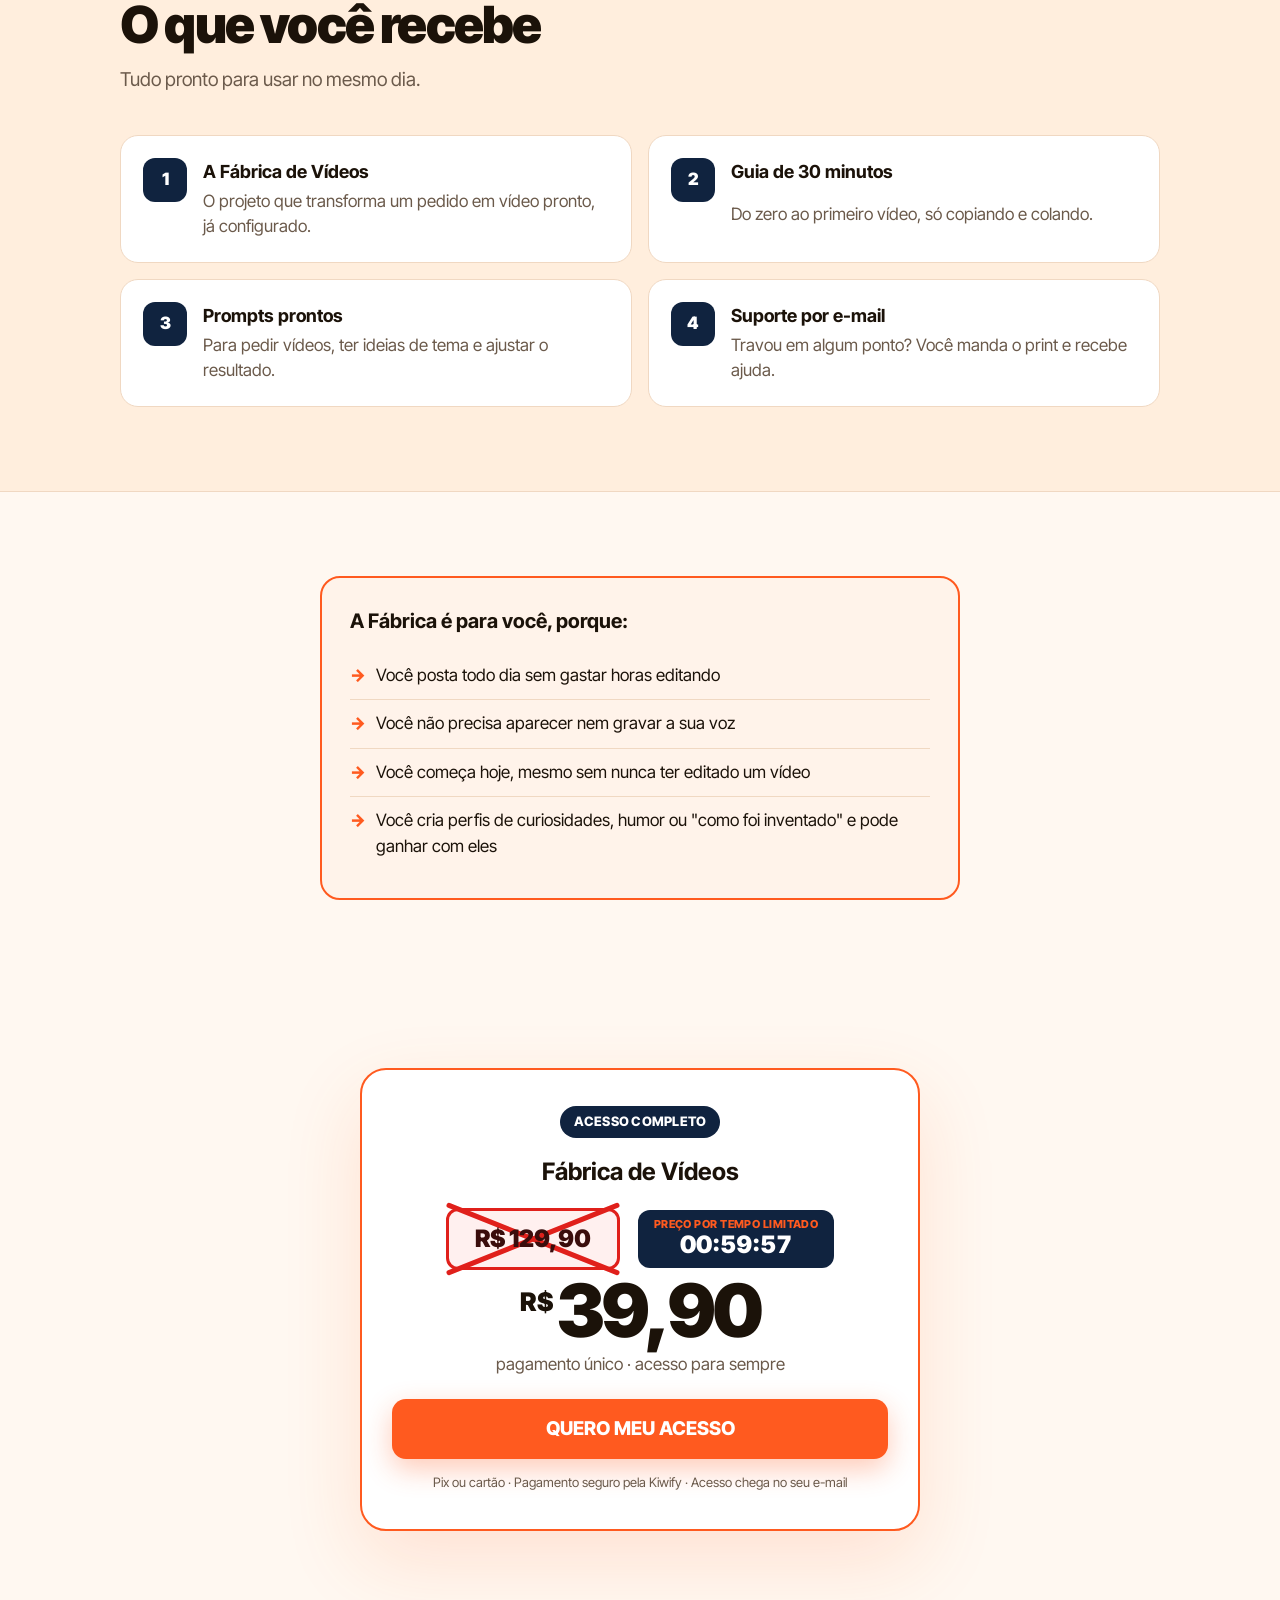
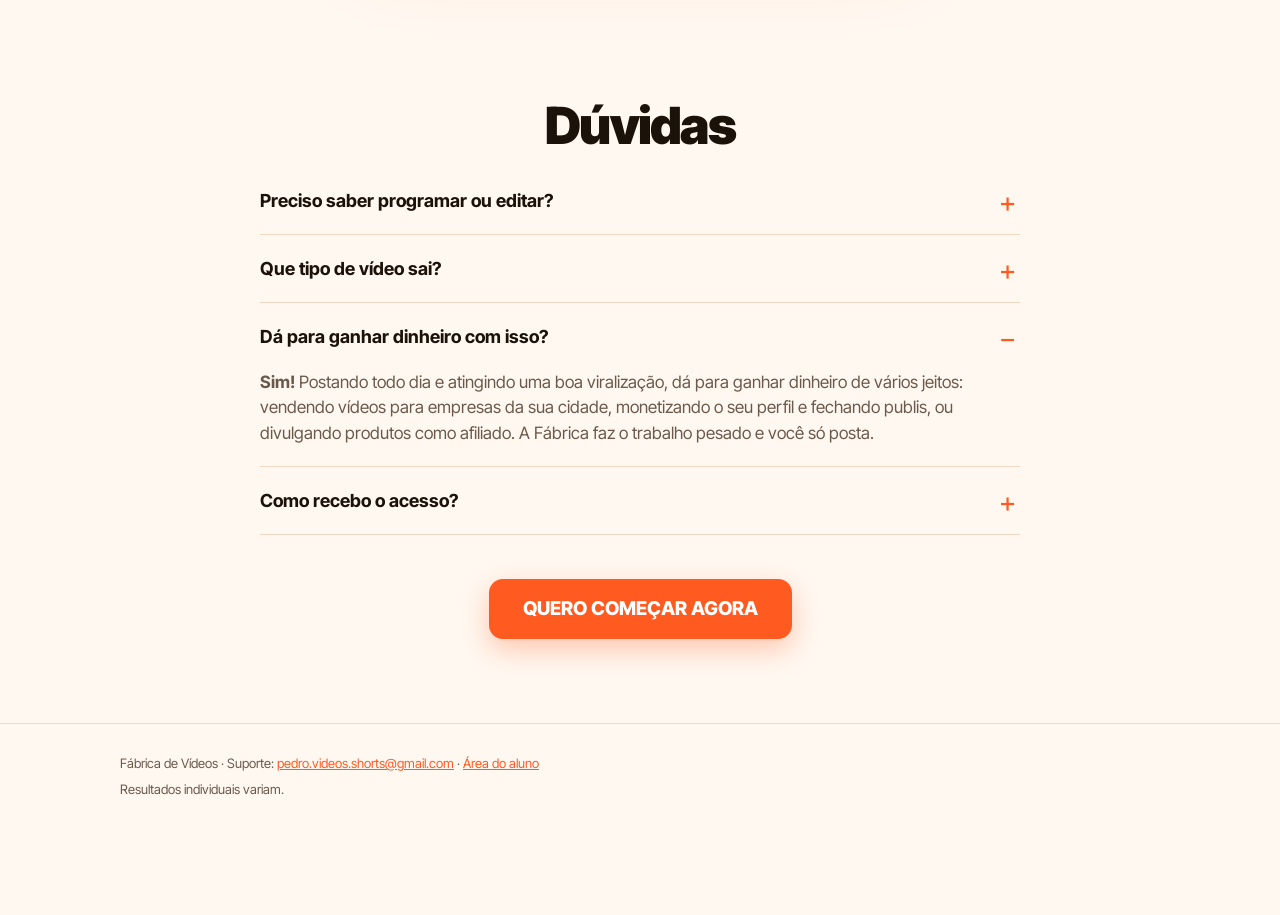
==== commit d51010e1: "Página de vendas: tira a seção e o selo de garantia de 7 dias Co-Authored-By: Claude Sonnet 5.5 <nor" ====
--- a/index.html
+++ b/index.html
@@ -163,7 +163,7 @@
       <h1>Digite o tema. <span class="amarelo">Receba o vídeo pronto.</span></h1>
       <p class="sub">Roteiro, desenho animado, narração e legenda feitos pela IA em minutos. <b>Sem gravar, sem editar e sem aparecer.</b></p>
       <a class="btn" href="#oferta">QUERO MEUS VÍDEOS <svg viewBox="0 0 24 24" fill="none" stroke="currentColor" stroke-width="3" stroke-linecap="round" stroke-linejoin="round"><path d="M5 12h14M13 6l6 6-6 6"/></svg></a>
-      <div class="selos"><span>R$ 39,90 pagamento único</span><span>Acesso imediato</span><span>Garantia de 7 dias</span><span>Pix ou cartão</span></div>
+      <div class="selos"><span>R$ 39,90 pagamento único</span><span>Acesso imediato</span><span>Pix ou cartão</span></div>
     </div>
     <div class="celular">
       <video src="demo.mp4" poster="demo.jpg" autoplay muted loop playsinline controls aria-label="Vídeo feito pela Fábrica a partir de um único pedido"></video>
@@ -254,16 +254,6 @@
         <div class="parc">pagamento único · acesso para sempre</div>
         <a class="btn" id="comprar" href="https://pay.kiwify.com.br/qPV3Grn">QUERO MEU ACESSO</a>
         <div class="pagamento">Pix ou cartão · Pagamento seguro pela Kiwify · Acesso chega no seu e-mail</div>
-      </div>
-    </div>
-  </section>
-
-  <section class="escuro">
-    <div class="c garantia">
-      <div class="selo-g"><div><b>7</b><span>DIAS</span></div></div>
-      <div>
-        <h2 style="font-size:clamp(1.75rem,3.6vw,2.4rem)">Risco zero para você.</h2>
-        <p class="intro" style="margin:0">Entre, faça seus vídeos e teste tudo. Se em até 7 dias achar que não valeu, peça o reembolso pela Kiwify e recebe 100% de volta. Sem perguntas.</p>
       </div>
     </div>
   </section>
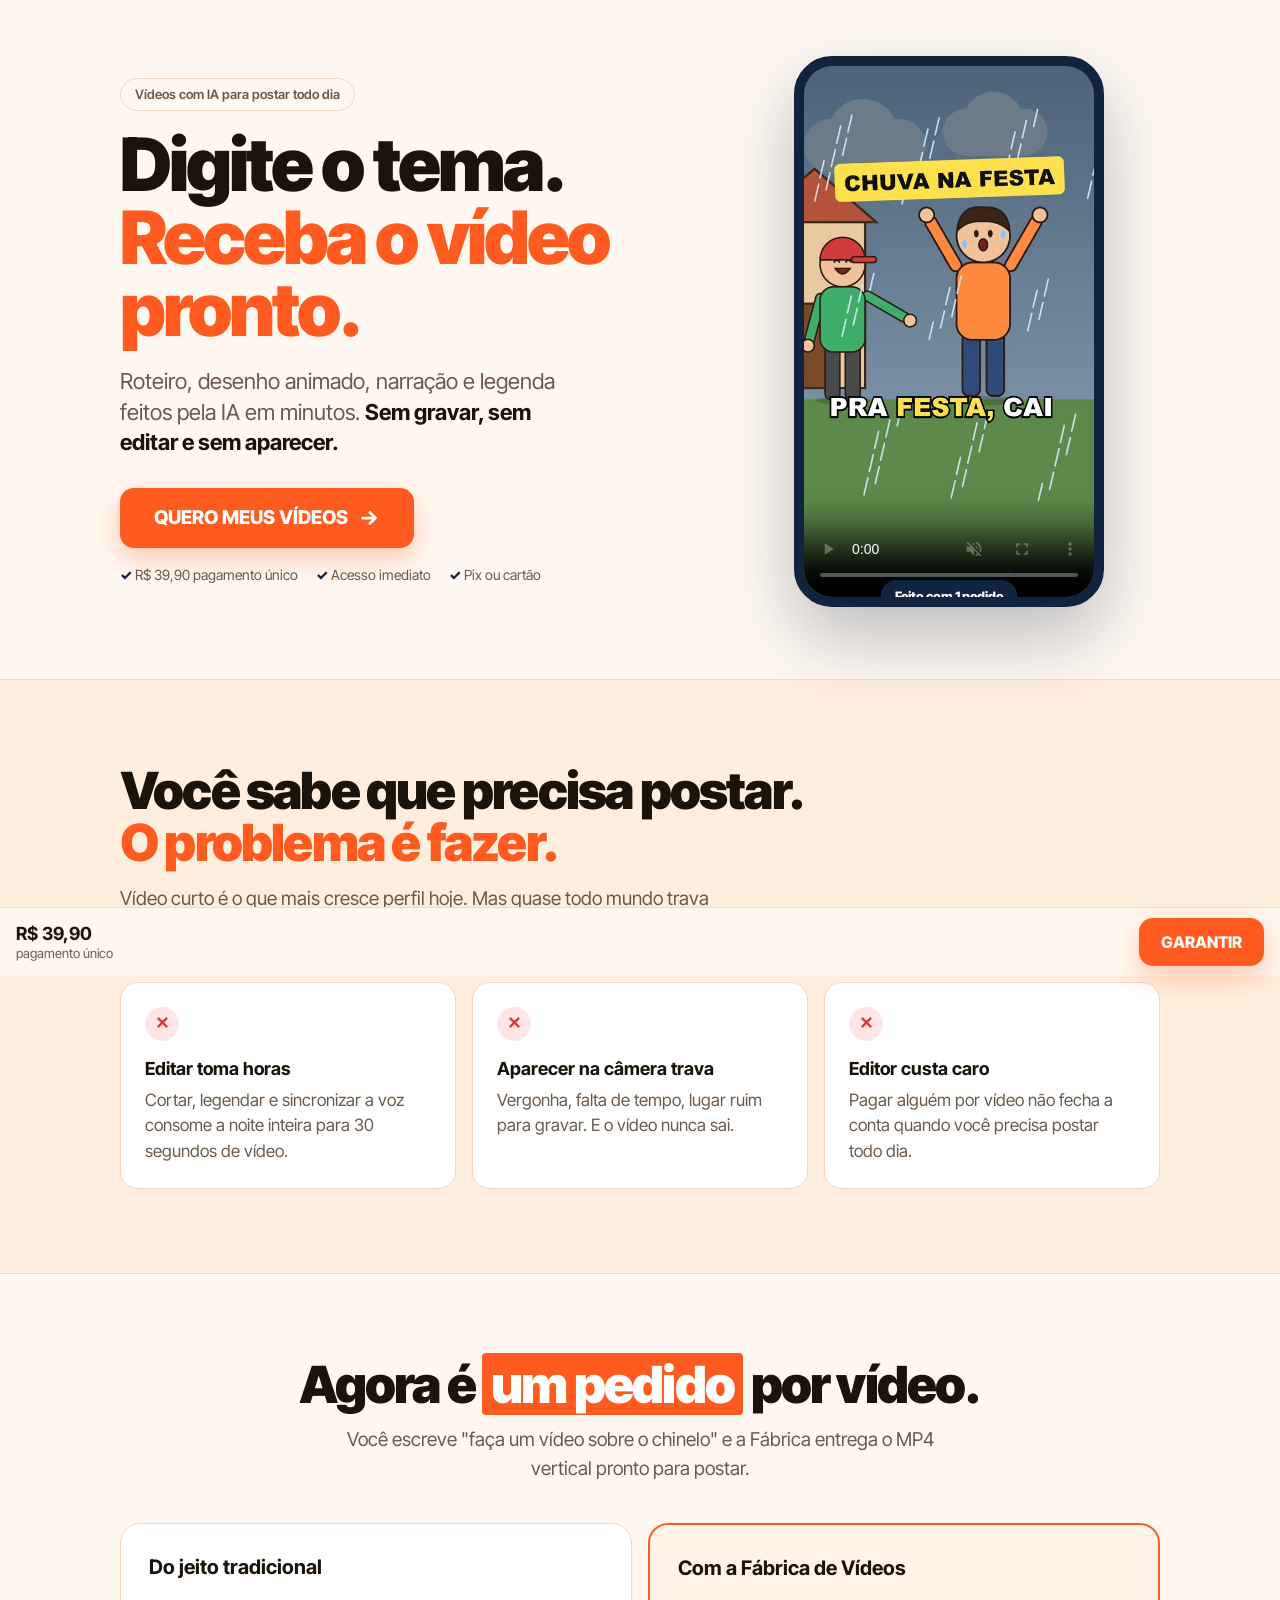
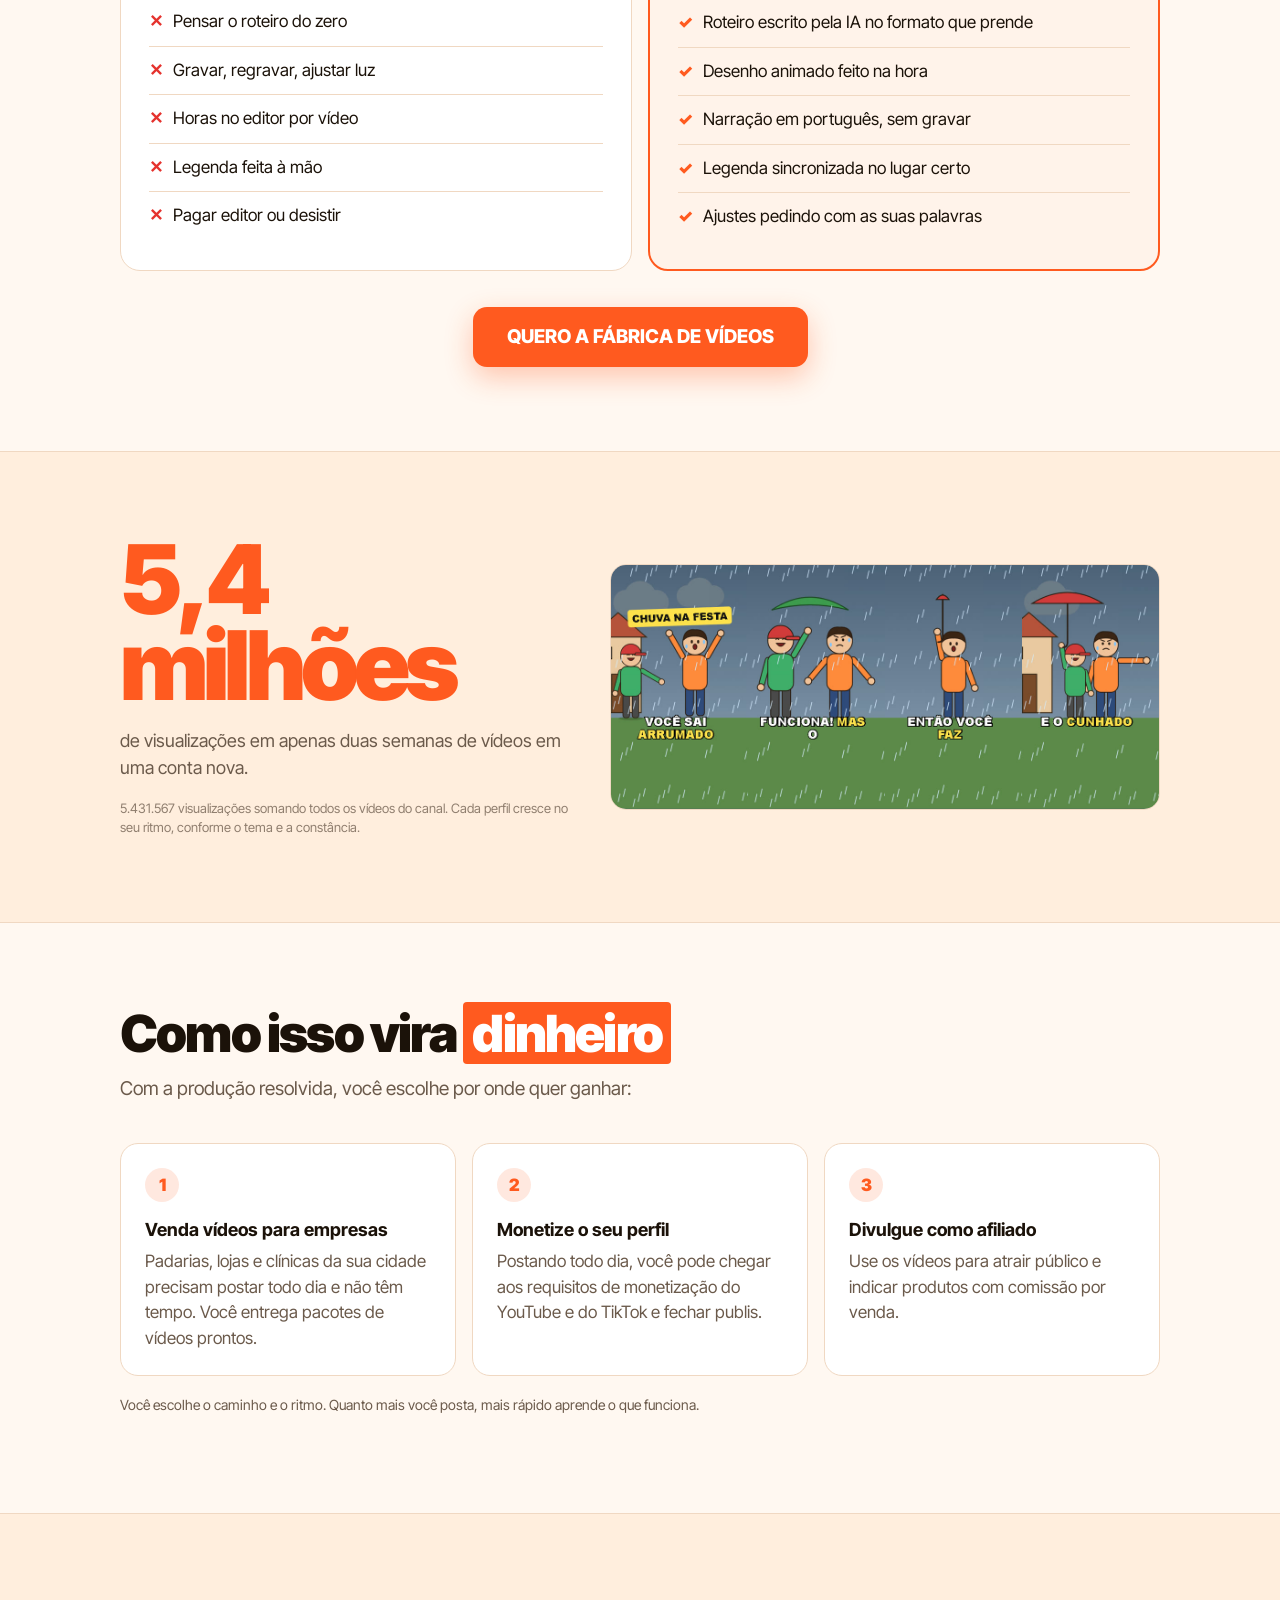
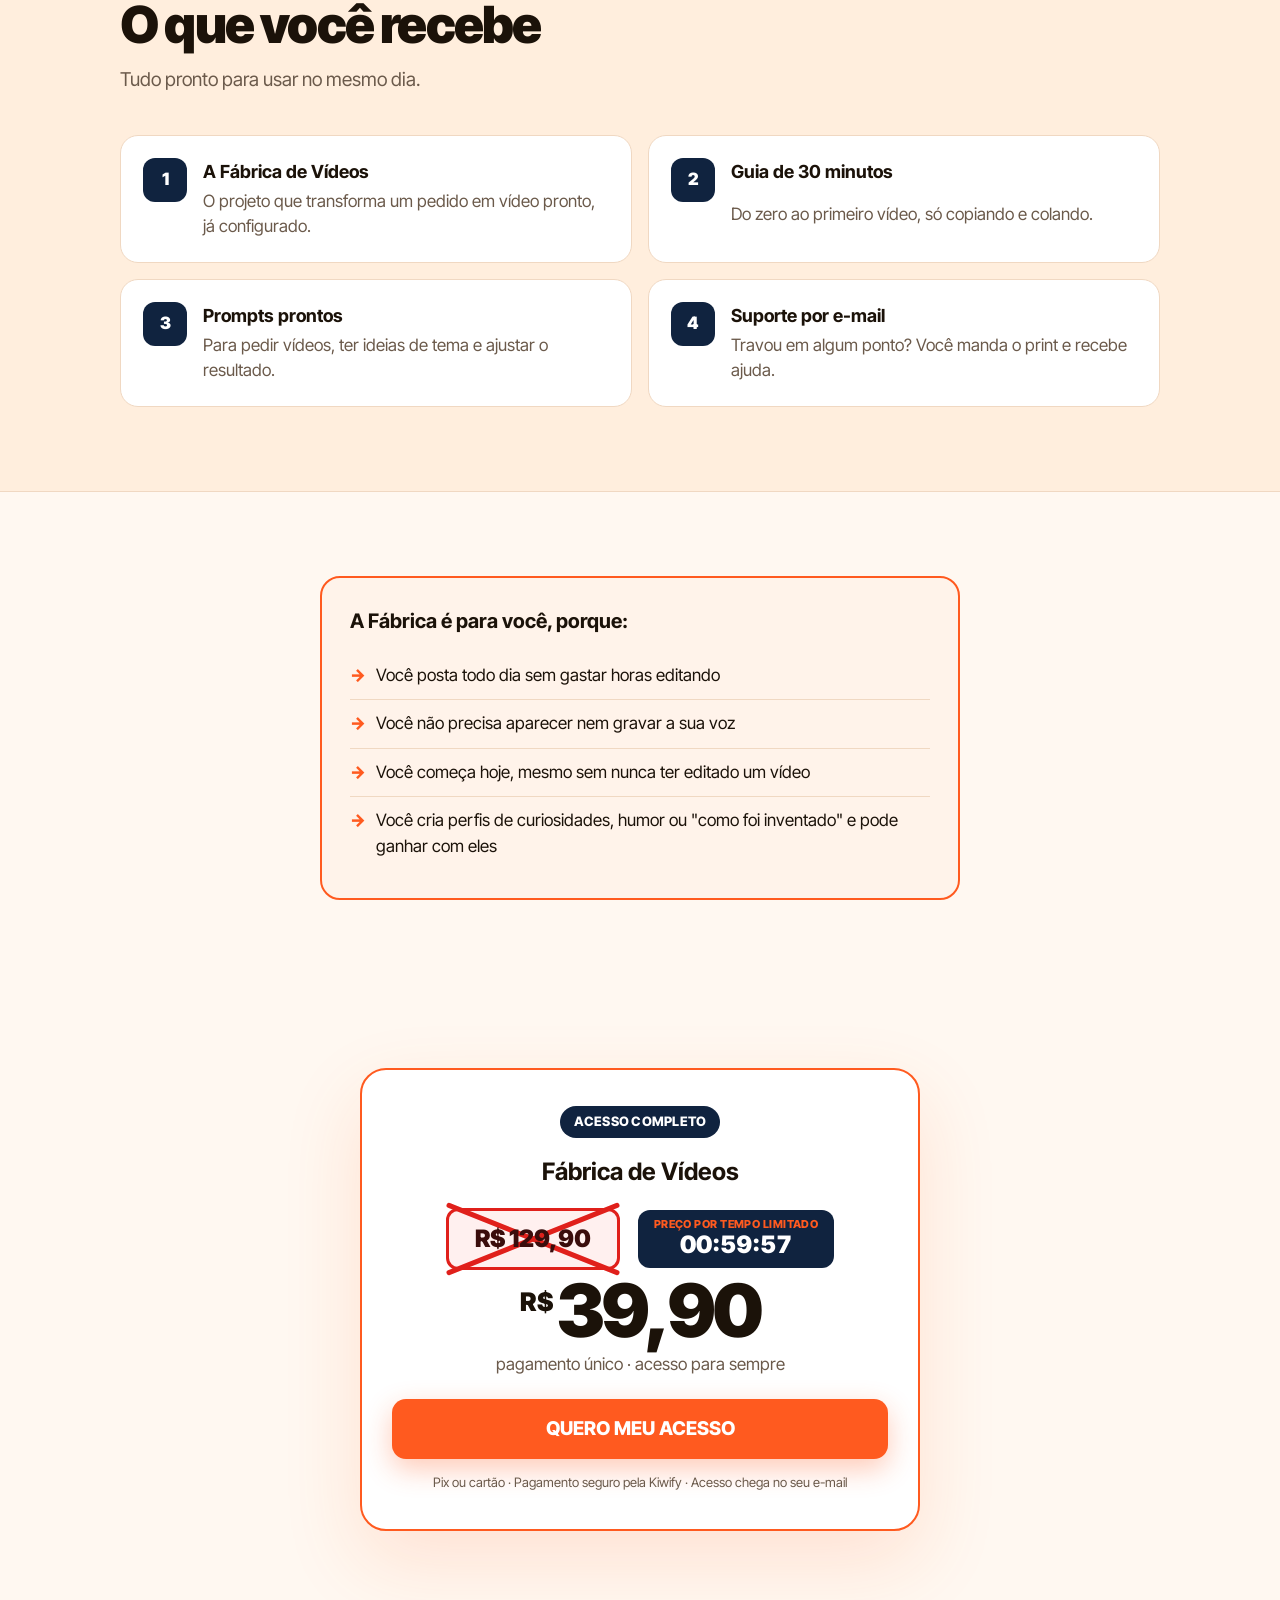
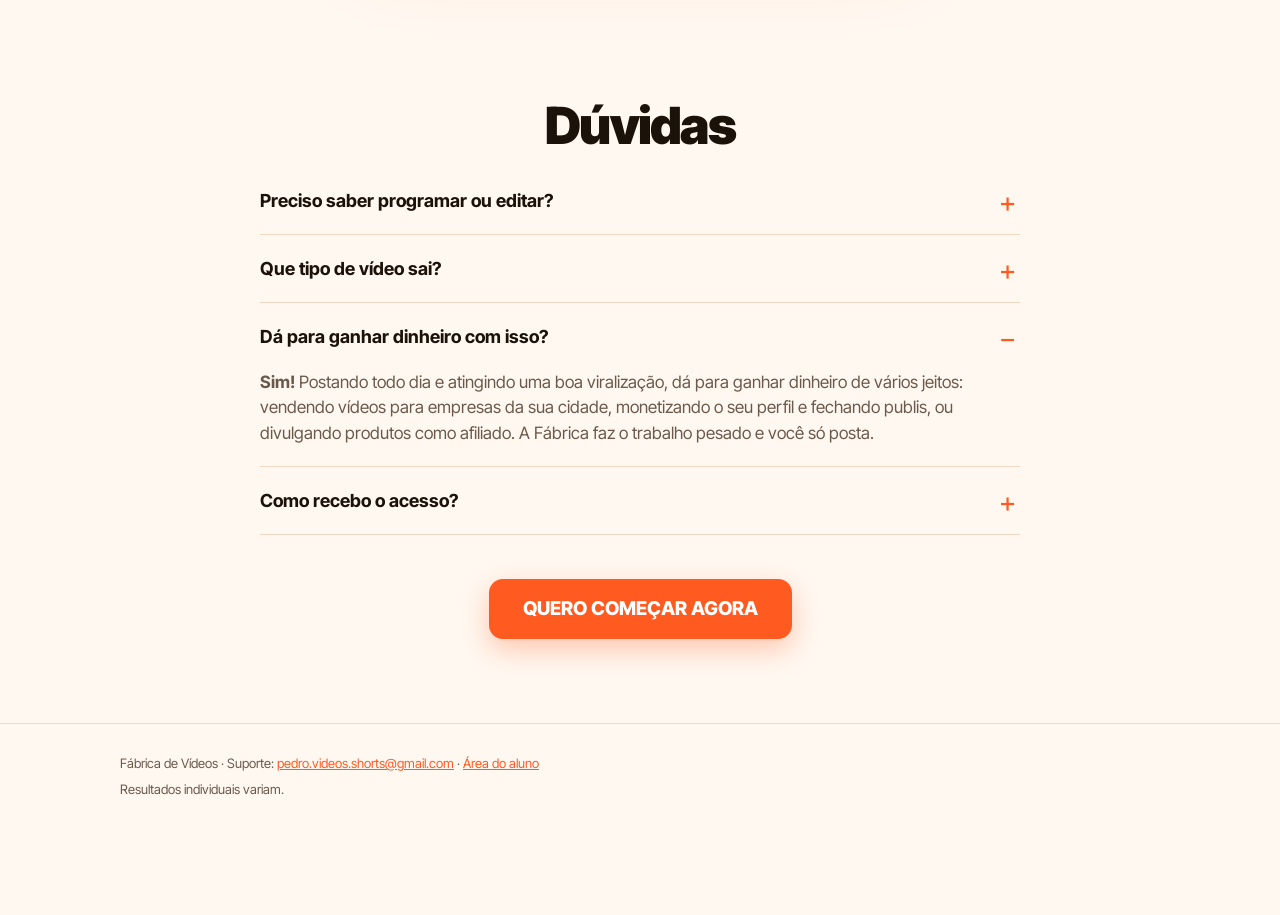
==== commit bf31aca0: "Página de vendas: centraliza o subtítulo de 'Agora é um pedido por vídeo' Co-Authored-By: Claude Son" ====
--- a/index.html
+++ b/index.html
@@ -56,7 +56,7 @@
 h2 { font-size: clamp(2rem, 4.6vw, 3.2rem); line-height: 1.02; letter-spacing: -0.035em; margin: 0 0 16px; font-weight: 900; }
 .intro { color: var(--ink-2); font-size: 1.1875rem; margin: 0 0 40px; max-width: 54ch; }
 .centro { text-align: center; }
-.centro .intro { margin-left: auto; margin-right: auto; }
+.centro .intro, .intro.centro { margin-left: auto; margin-right: auto; }
 
 /* dor */
 .dores { display: grid; grid-template-columns: repeat(3, 1fr); gap: 16px; }
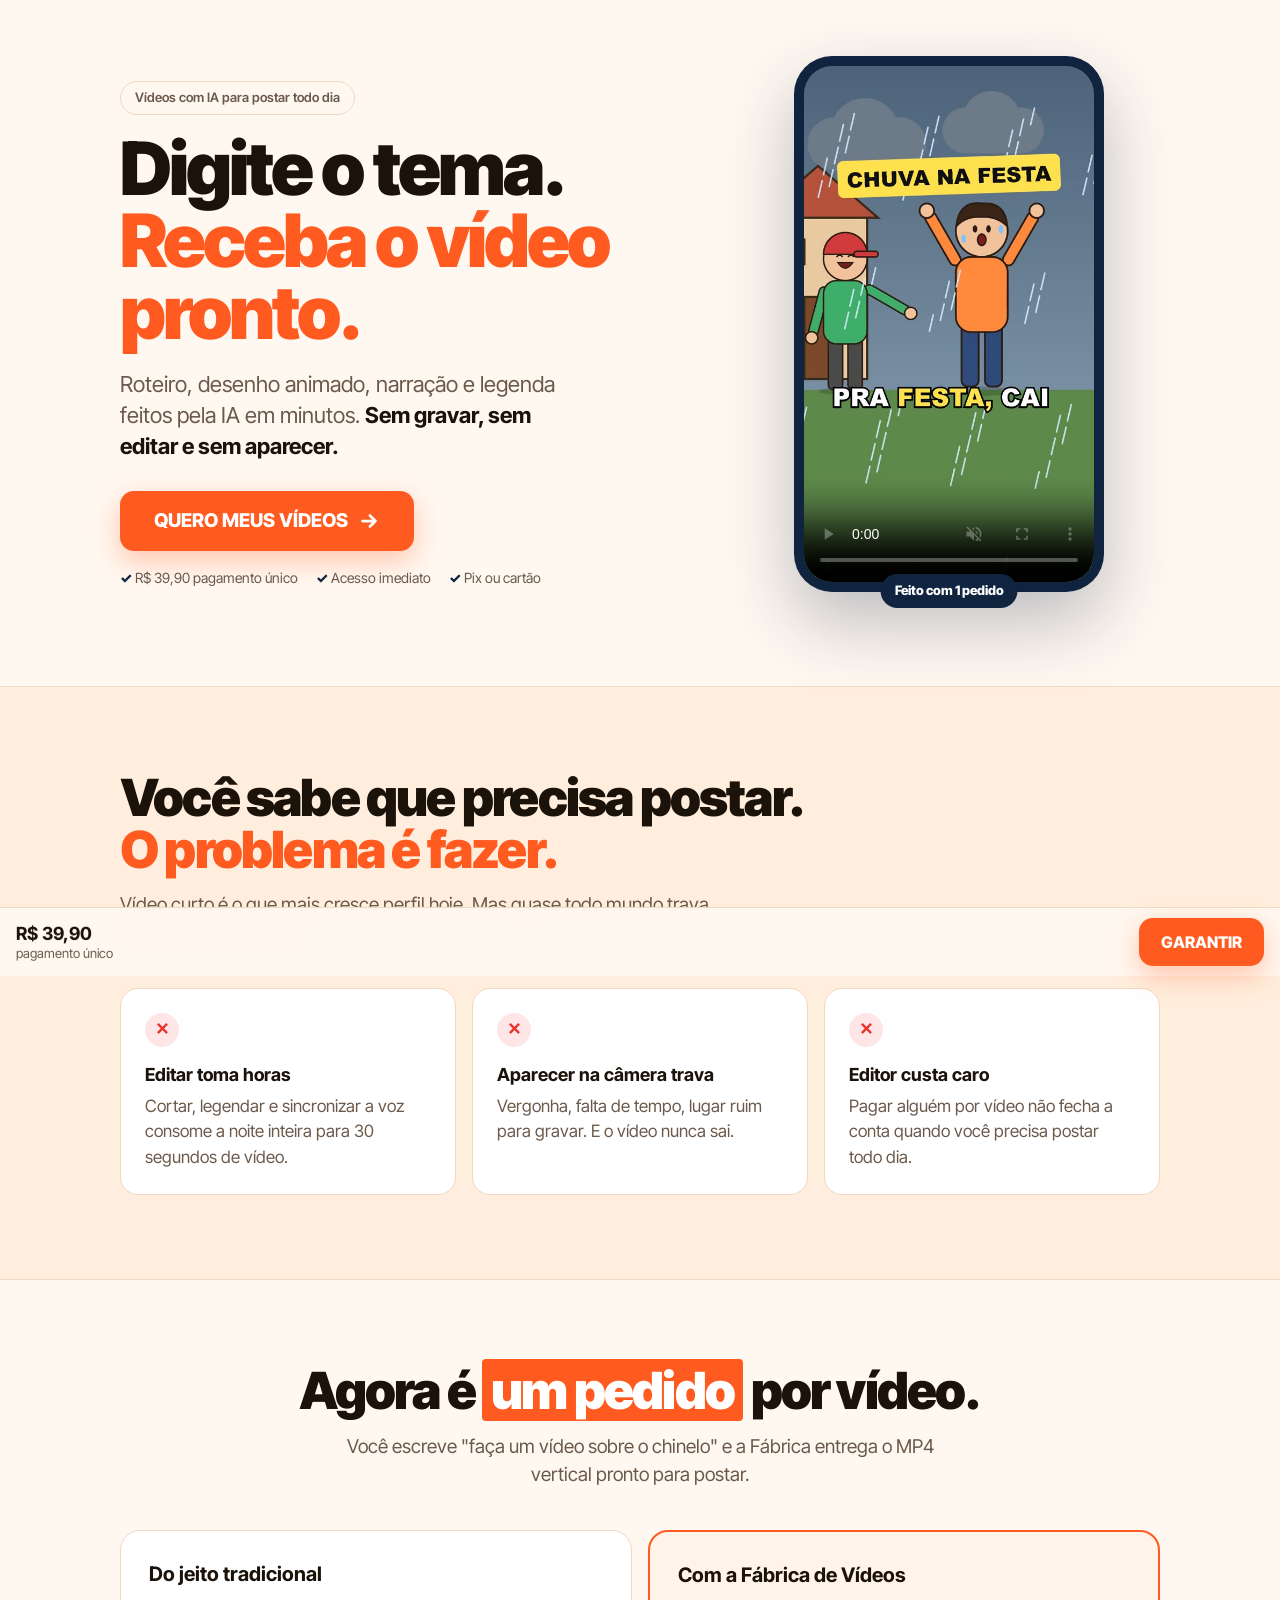
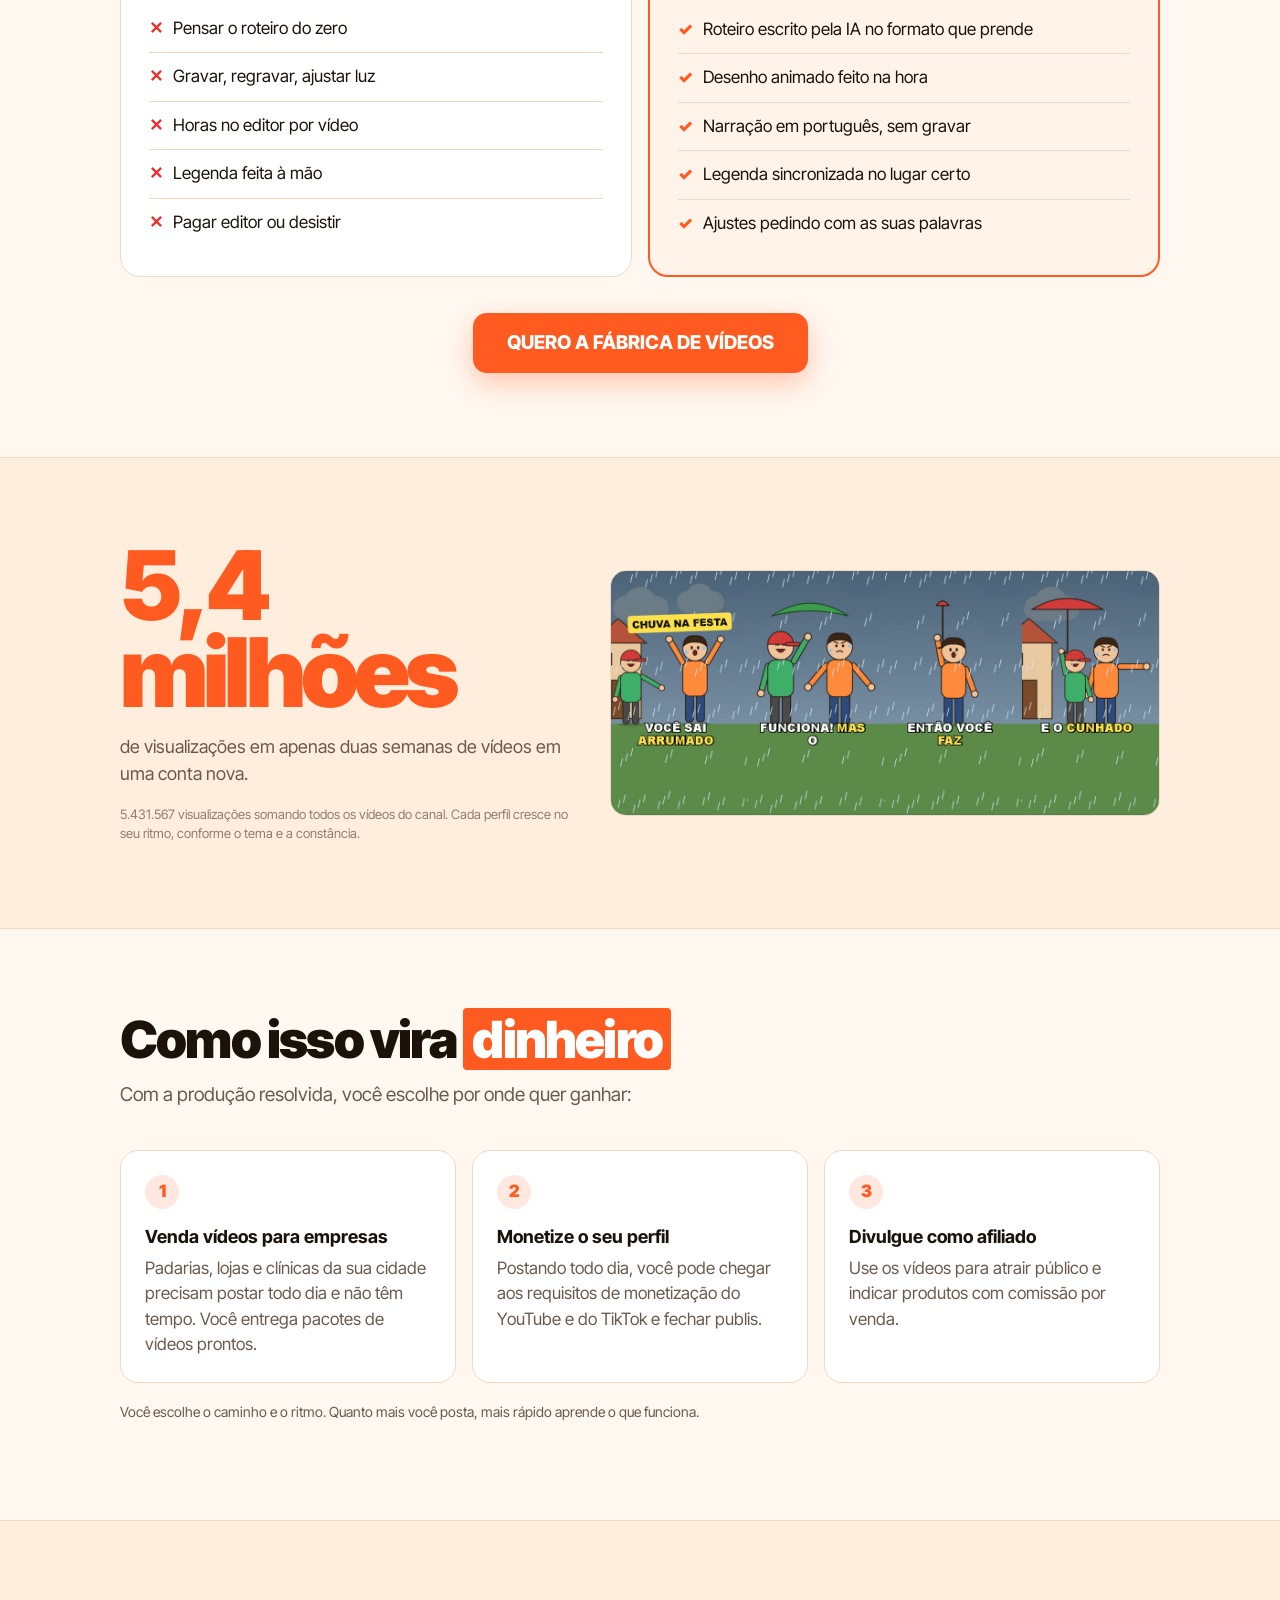
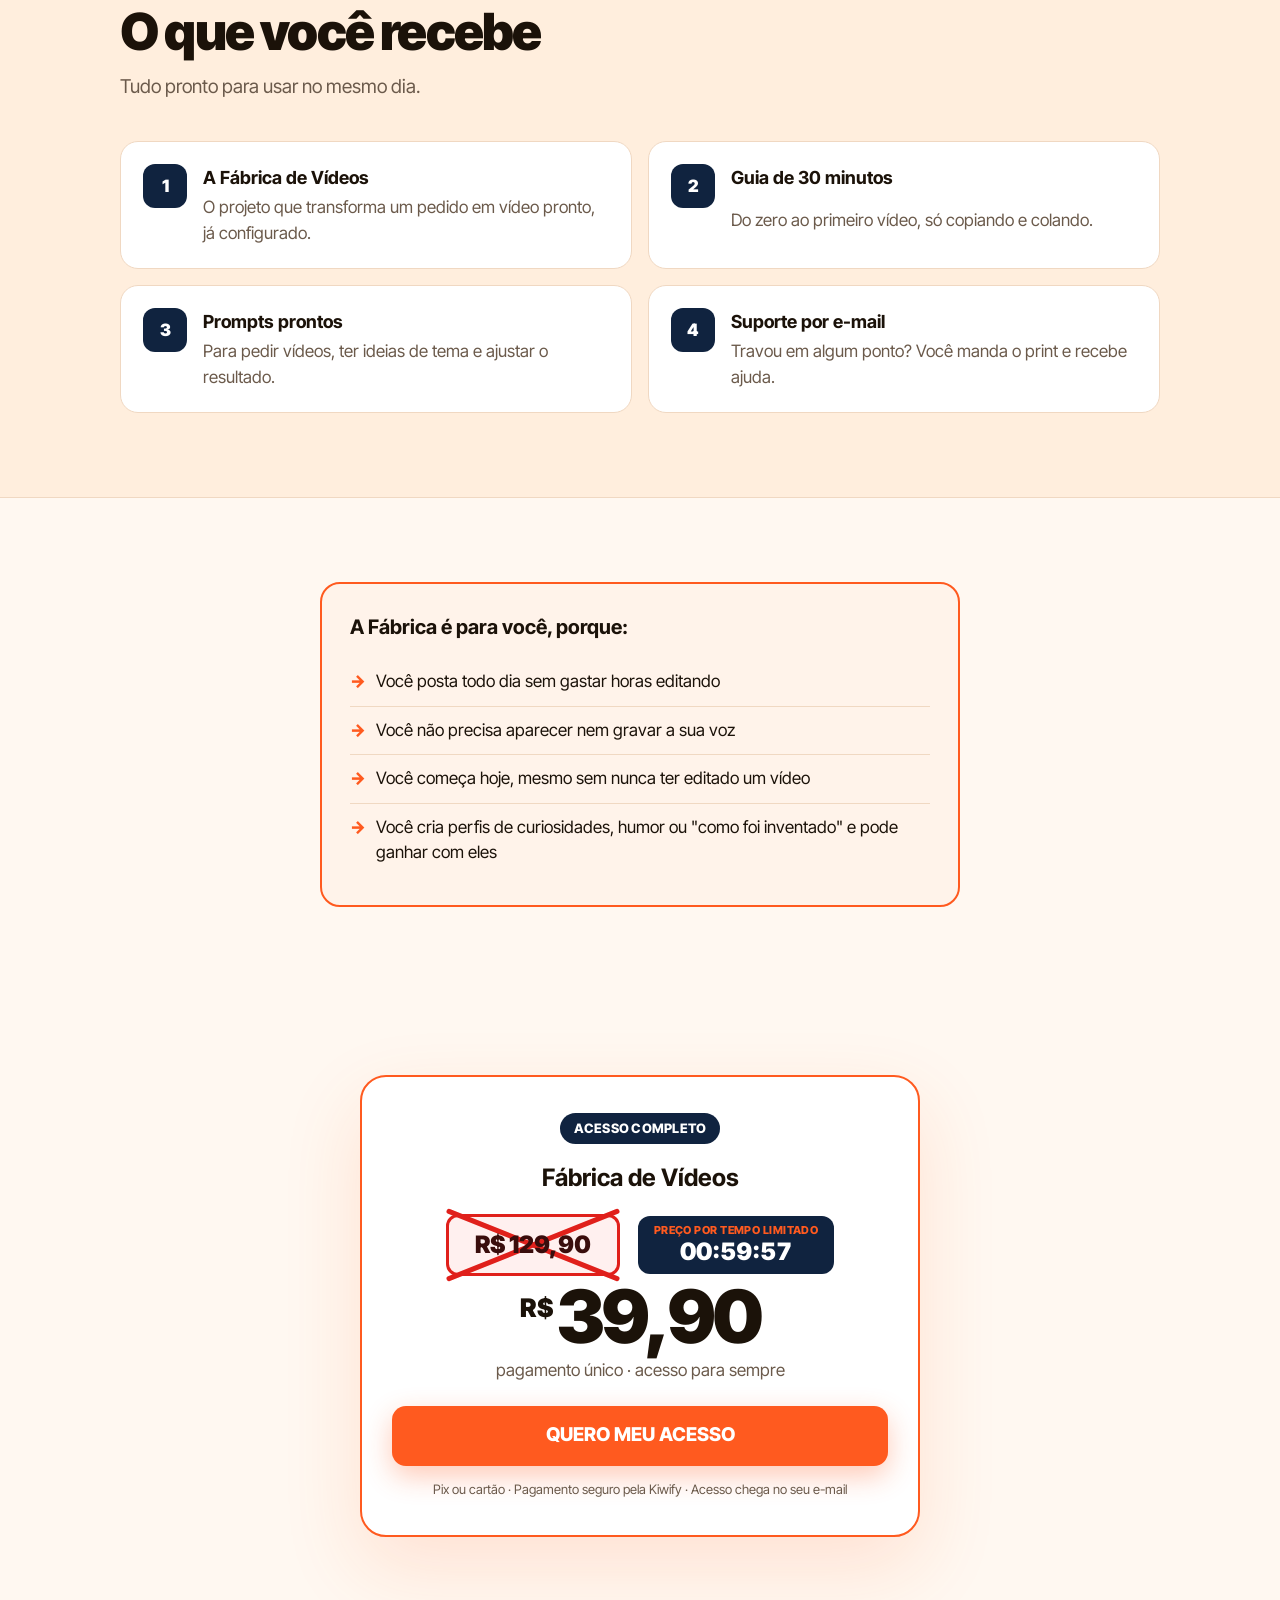
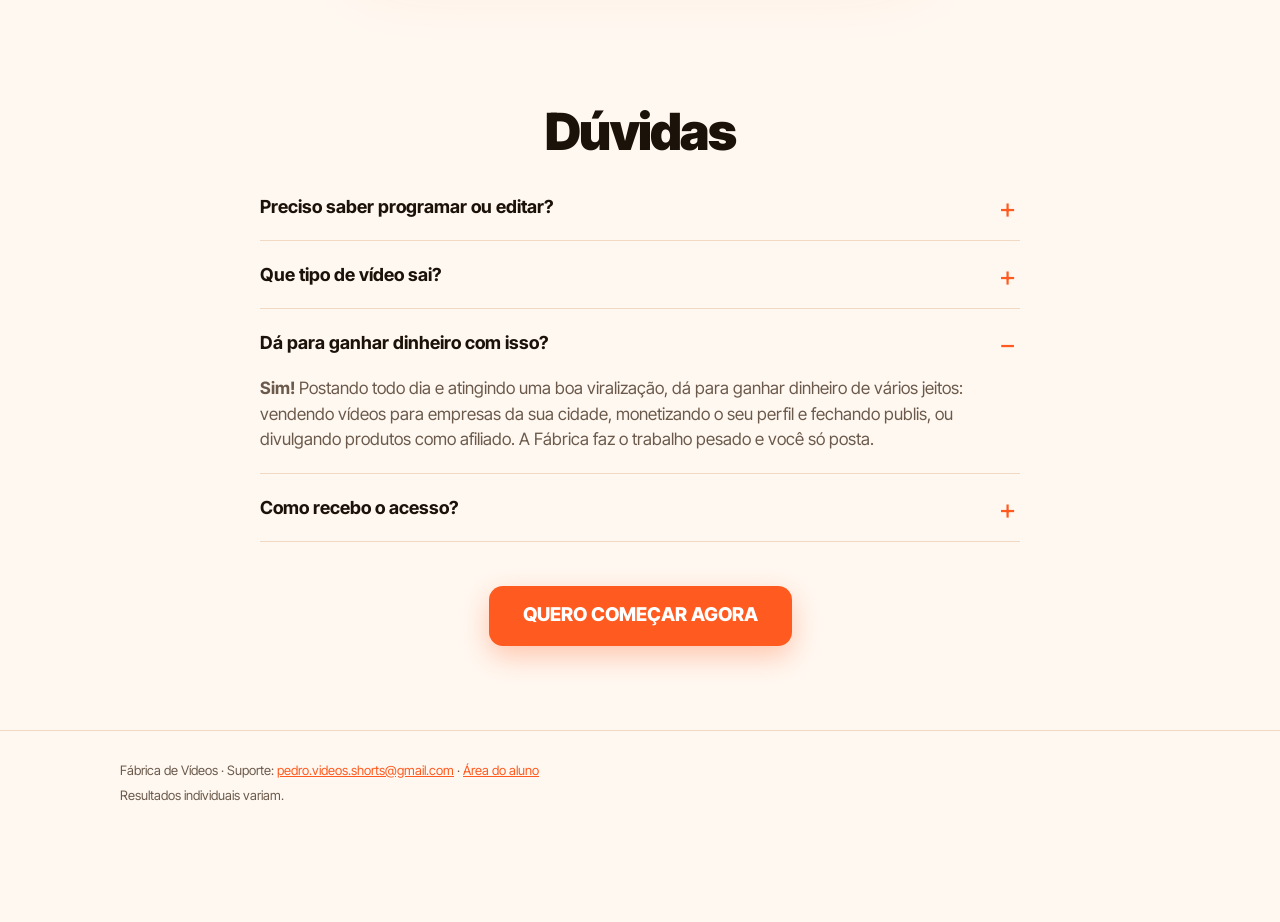
==== commit cc9a90e6: "Página de vendas: moldura do celular sem cortar o vídeo nem o selo 'Feito com 1 pedido' Co-Authored-" ====
--- a/index.html
+++ b/index.html
@@ -47,8 +47,8 @@
 h1 { font-size: clamp(2.5rem, 6.4vw, 4.6rem); line-height: .98; letter-spacing: -0.04em; margin: 0 0 20px; font-weight: 900; }
 .sub { font-size: clamp(1.125rem, 2.2vw, 1.375rem); color: var(--ink-2); margin: 0 0 30px; max-width: 34ch; line-height: 1.4; }
 .sub b { color: var(--ink); }
-.celular { justify-self: center; width: min(310px, 78vw); aspect-ratio: 9 / 16; border-radius: 38px; overflow: hidden; border: 10px solid #10233f; background: #000; box-shadow: 0 30px 70px rgba(16,35,63,.28); position: relative; }
-.celular video { width: 100%; height: 100%; object-fit: cover; }
+.celular { justify-self: center; width: min(310px, 78vw); position: relative; margin-bottom: 22px; padding: 10px; background: #10233f; border-radius: 38px; box-shadow: 0 30px 70px rgba(16,35,63,.28); }
+.celular video { width: 100%; aspect-ratio: 9 / 16; border-radius: 28px; background: #000; object-fit: cover; }
 .selo-video { position: absolute; left: 50%; bottom: -16px; transform: translateX(-50%); background: var(--marinho); color: #fff; font-weight: 800; font-size: .8125rem; padding: 7px 14px; border-radius: 999px; white-space: nowrap; }
 
 section { padding: 84px 0; }
